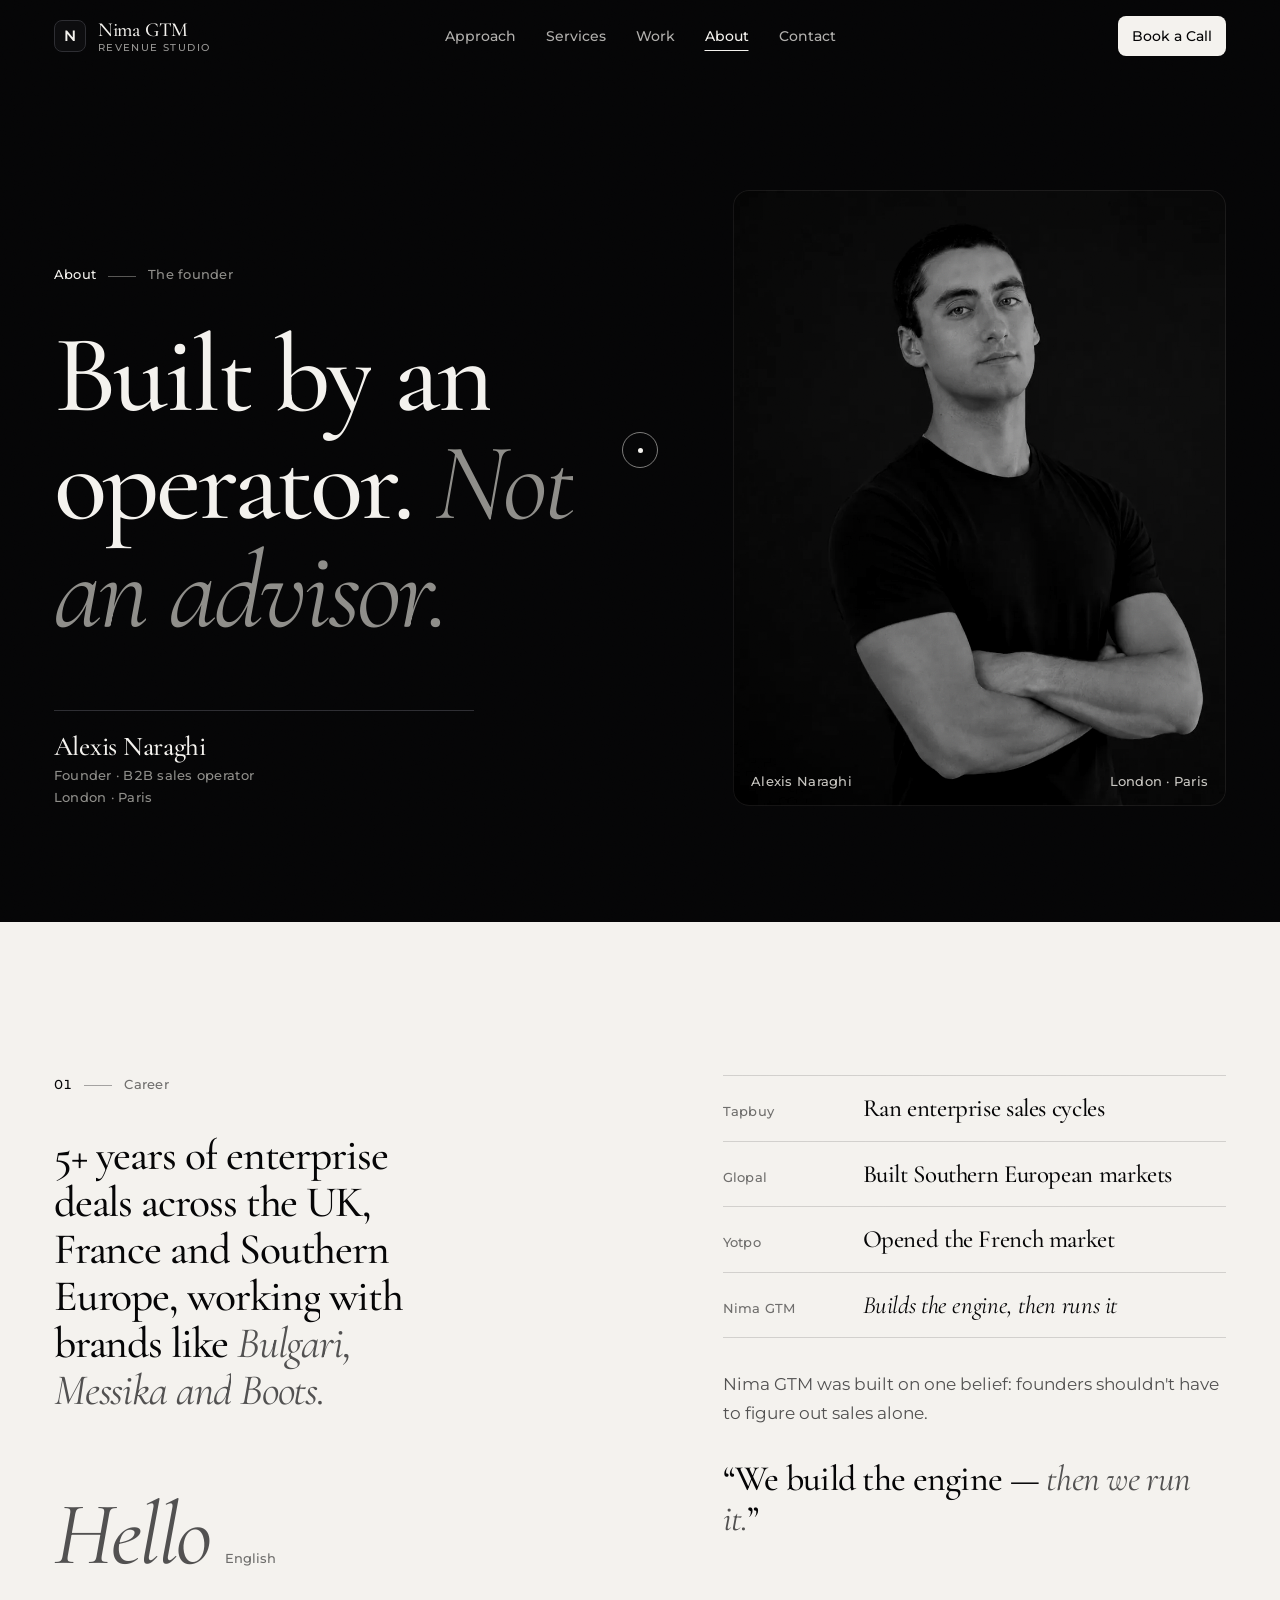
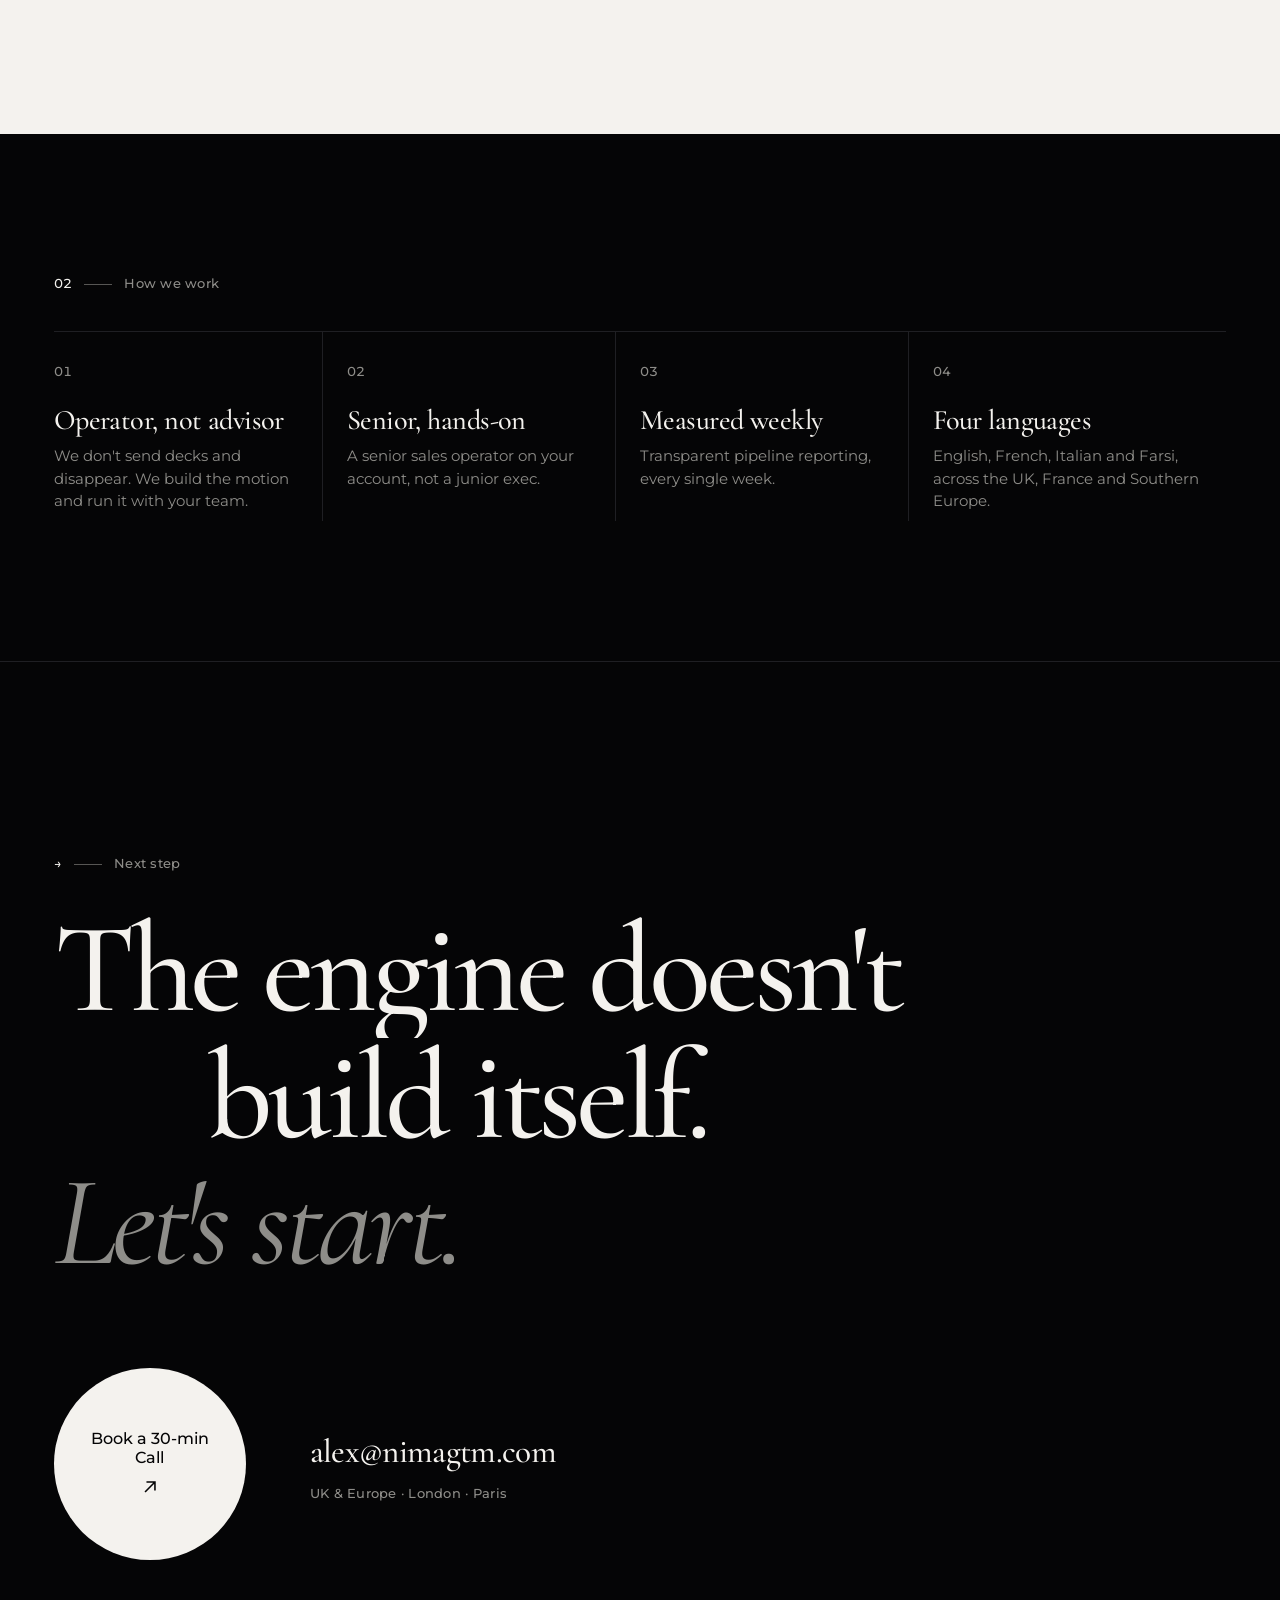
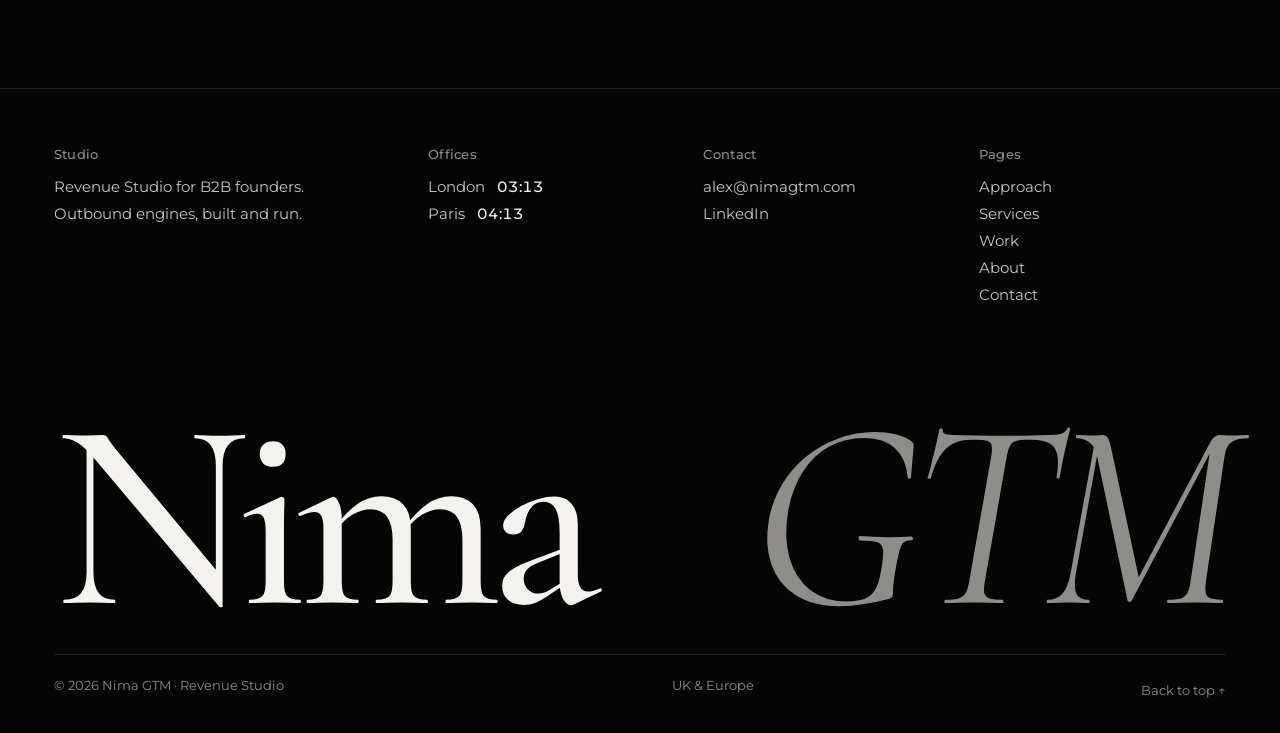
==== about.html @ 3b17d69b "Rebuild site with motion design and upgraded phone experience Six real pages (Home, Approach, Servic" ====
<!DOCTYPE html>
<html lang="en">
<head>
<meta charset="UTF-8">
<meta name="viewport" content="width=device-width, initial-scale=1, viewport-fit=cover">
<meta name="theme-color" content="#050506">
<meta name="description" content="Alexis Naraghi, founder of Nima GTM. A B2B sales operator with 5+ years closing enterprise deals across the UK, France and Southern Europe.">
<title>About · Nima GTM · Revenue Studio</title>
<link rel="icon" href="assets/favicon.svg" type="image/svg+xml">
<link rel="preconnect" href="https://fonts.googleapis.com">
<link rel="preconnect" href="https://fonts.gstatic.com" crossorigin>
<link href="https://fonts.googleapis.com/css2?family=Cormorant+Garamond:ital,wght@0,400;0,500;1,400&family=Montserrat:wght@400;500;600&display=swap" rel="stylesheet">
<script>(function(r){var c='js';try{if(matchMedia('(prefers-reduced-motion:reduce)').matches)c+=' rm';else if(sessionStorage.getItem('nima-wipe')!==null)c+=' wipe-in';else if(!sessionStorage.getItem('nima-seen'))c+=' pl-on'}catch(e){}r.className=c})(document.documentElement)</script>
<link rel="stylesheet" href="assets/site.css">
<script src="assets/site.js" defer onerror="document.documentElement.className=''"></script>
</head>
<body>
<a class="skip-link" href="#main" data-top>Skip to content</a>

<div class="pl" id="pl" aria-hidden="true">
  <div class="pl-c">
    <svg class="pl-m" viewBox="0 0 40 40"><path d="M9 31V9l22 22V9" fill="none" stroke="currentColor" stroke-width="1.6" stroke-linecap="square"/></svg>
    <div class="pl-w"><span>Nima GTM</span><small>Revenue Studio</small></div>
  </div>
  <div class="pl-n"><span id="plN">000</span></div>
  <div class="pl-b"><i id="plB"></i></div>
</div>
<div class="wipe" id="wipe" aria-hidden="true"><div class="wipe-p"></div><div class="wipe-l"><span id="wipeT"></span></div></div>
<div class="cur" id="cur" aria-hidden="true"><div class="cur-r"><span id="curT"></span></div><div class="cur-d"></div></div>
<div class="grain" aria-hidden="true"></div>

<header class="hd" id="hd">
  <a href="index.html" class="logo" data-l="Nima GTM" aria-label="Nima GTM, home">
    <span class="logo-m" aria-hidden="true">N</span>
    <span class="logo-w">Nima GTM<small>Revenue Studio</small></span>
  </a>
  <nav class="nav" aria-label="Main"><a href="approach.html" data-l="Approach">Approach</a><a href="services.html" data-l="Services">Services</a><a href="work.html" data-l="Work">Work</a><a href="about.html" data-l="About" aria-current="page">About</a><a href="contact.html" data-l="Contact">Contact</a></nav>
  <div class="hd-r">
    <a class="btn btn-s mag" href="https://calendar.app.google/csMAmkrfrARDxmJ37" target="_blank" rel="noopener"><span>Book a Call</span></a>
    <button class="burger" id="burger" aria-label="Open menu" aria-expanded="false" aria-controls="mm"><i></i><i></i></button>
  </div>
</header>

<div class="mm" id="mm" aria-hidden="true">
  <nav aria-label="Mobile"><a href="index.html" data-l="Nima GTM"><small>00</small><span>Home</span></a><a href="approach.html" data-l="Approach"><small>01</small><span>Approach</span></a><a href="services.html" data-l="Services"><small>02</small><span>Services</span></a><a href="work.html" data-l="Work"><small>03</small><span>Work</span></a><a href="about.html" data-l="About"><small>04</small><span>About</span></a><a href="contact.html" data-l="Contact"><small>05</small><span>Contact</span></a></nav>
  <div class="mm-f">
    <a class="btn" href="https://calendar.app.google/csMAmkrfrARDxmJ37" target="_blank" rel="noopener"><span>Book a 30-min Call</span><svg aria-hidden="true" viewBox="0 0 24 24"><path d="M5 12h14M13 6l6 6-6 6" fill="none" stroke="currentColor" stroke-width="1.6"/></svg></a>
    <a href="mailto:alex@nimagtm.com">alex@nimagtm.com</a>
  </div>
</div>

<main id="main">
<section class="abh">
  <div class="wrap abh-g">
    <div>
      <div class="lab label"><span>About</span><span>The founder</span></div>
      <h1 class="h1 sp">Built by an operator. <em>Not an advisor.</em></h1>
      <div class="abh-id rv"><b>Alexis Naraghi</b><span class="label">Founder · B2B sales operator</span><span class="label">London · Paris</span></div>
    </div>
    <div class="por por-l"><img class="por-bw" src="assets/alexis.webp" width="880" height="1100" loading="lazy" decoding="async" alt="Alexis Naraghi — Founder, Nima GTM"><img class="por-co" src="assets/alexis.webp" width="880" height="1100" loading="lazy" decoding="async" alt="" aria-hidden="true"><span class="por-cap label"><span>Alexis Naraghi</span><span>London · Paris</span></span></div>
  </div>
</section>

<section class="ab paper">
  <div class="wrap ab-g">
    <div class="ab-l">
      <div class="lab label"><span>01</span><span>Career</span></div>
      <p class="ab-big sp">5+ years of enterprise deals across the UK, France and Southern Europe, working with brands like <em>Bulgari, Messika and Boots.</em></p>
      <div class="ab-hi" aria-hidden="true"><span id="hello">Hello</span><small id="helloL">English</small></div>
    </div>
    <div>
      <ol class="tl">
        <li class="rv"><span class="label">Tapbuy</span><b>Ran enterprise sales cycles</b></li>
        <li class="rv"><span class="label">Glopal</span><b>Built Southern European markets</b></li>
        <li class="rv"><span class="label">Yotpo</span><b>Opened the French market</b></li>
        <li class="rv"><span class="label">Nima GTM</span><b>Builds the engine, then runs it</b></li>
      </ol>
      <p class="ab-p rv">Nima GTM was built on one belief: founders shouldn't have to figure out sales alone.</p>
      <blockquote class="rv">“We build the engine — <em>then we run it.</em>”</blockquote>
    </div>
  </div>
</section>

<section class="vals">
  <div class="wrap">
    <div class="lab label"><span>02</span><span>How we work</span></div>
    <div class="vals-g">
      <div class="rv"><span class="label">01</span><h3>Operator, not advisor</h3><p>We don't send decks and disappear. We build the motion and run it with your team.</p></div>
      <div class="rv"><span class="label">02</span><h3>Senior, hands-on</h3><p>A senior sales operator on your account, not a junior exec.</p></div>
      <div class="rv"><span class="label">03</span><h3>Measured weekly</h3><p>Transparent pipeline reporting, every single week.</p></div>
      <div class="rv"><span class="label">04</span><h3>Four languages</h3><p>English, French, Italian and Farsi, across the UK, France and Southern Europe.</p></div>
    </div>
  </div>
</section>
</main>

<section class="cta" id="cta">
  <div class="wrap">
    <div class="lab label"><span>→</span><span>Next step</span></div>
    <h2 class="cta-h"><span class="ln"><span>The engine doesn't</span></span><span class="ln"><span>build itself.</span></span><span class="ln"><em>Let's start.</em></span></h2>
    <div class="cta-r">
      <a class="cta-btn mag" href="https://calendar.app.google/csMAmkrfrARDxmJ37" target="_blank" rel="noopener"><span class="cta-btn-i"><span>Book a 30-min Call</span><svg aria-hidden="true" viewBox="0 0 24 24"><path d="M5 12h14M13 6l6 6-6 6" fill="none" stroke="currentColor" stroke-width="1.6"/></svg></span></a>
      <div class="cta-m"><a href="mailto:alex@nimagtm.com">alex@nimagtm.com</a><span class="label">UK &amp; Europe · London · Paris</span></div>
    </div>
  </div>
</section>

<footer class="ft">
  <div class="wrap">
    <div class="ft-g">
      <div><span class="label">Studio</span><p>Revenue Studio for B2B founders. Outbound engines, built and run.</p></div>
      <div><span class="label">Offices</span><p>London <b data-clock="ldn">--:--</b><br>Paris <b data-clock="par">--:--</b></p></div>
      <div><span class="label">Contact</span><p><a href="mailto:alex@nimagtm.com">alex@nimagtm.com</a><br><a href="https://www.linkedin.com/in/alexis-naraghi-510415134/" target="_blank" rel="noopener">LinkedIn</a></p></div>
      <div><span class="label">Pages</span><p><a href="approach.html" data-l="Approach">Approach</a><br><a href="services.html" data-l="Services">Services</a><br><a href="work.html" data-l="Work">Work</a><br><a href="about.html" data-l="About">About</a><br><a href="contact.html" data-l="Contact">Contact</a></p></div>
    </div>
    <div class="ft-w" aria-hidden="true"><span>Nima</span><span>GTM</span></div>
    <div class="ft-b"><span>© 2026 Nima GTM · Revenue Studio</span><span>UK &amp; Europe</span><button id="top">Back to top ↑</button></div>
  </div>
</footer>
<a class="mbar" id="mbar" href="https://calendar.app.google/csMAmkrfrARDxmJ37" target="_blank" rel="noopener"><span>Book a 30-min Call</span><svg aria-hidden="true" viewBox="0 0 24 24"><path d="M5 12h14M13 6l6 6-6 6" fill="none" stroke="currentColor" stroke-width="1.6"/></svg></a>
</body>
</html>
---- assets/site.css ----
/* Nima GTM · Revenue Studio
   MODIFIED: motion rebuild (Nov 2026). Structure and motion from the rebuild brief;
   colour tokens and type system unchanged from the Linear-inspired redesign. */
*,*::before,*::after{box-sizing:border-box;margin:0;padding:0}
:root{
  --canvas:#050506;
  --surface-1:#0d0d0f;
  --surface-2:#131316;
  --surface-3:#1a1a1d;
  --hairline:#1f1f23;
  --hairline-strong:#2e2e33;
  --ink:#f4f2ee;
  --ink-muted:#c8c6c1;
  --ink-subtle:#8e8d89;
  --ink-tertiary:#5d5c59;
  --inverse:#f4f2ee;
  --on-inverse:#050506;
  --nav-glass:rgba(5,5,6,.78);
  /* warm-white sections: the same two brand colours, swapped */
  --paper-muted:rgba(5,5,6,.68);
  --paper-subtle:rgba(5,5,6,.56);
  --paper-line:rgba(5,5,6,.14);
  --paper-glass:rgba(244,242,238,.82);

  --serif:'Cormorant Garamond',Georgia,serif;
  --sans:'Montserrat',system-ui,sans-serif;

  --r-sm:6px;--r-md:8px;--r-lg:12px;--r-xl:16px;--r-pill:9999px;
  --pad:clamp(20px,4.2vw,64px);
  --section-y:clamp(88px,12vw,176px);
  --e:cubic-bezier(.16,1,.3,1);
  --e2:cubic-bezier(.76,0,.24,1);
}
html{-webkit-text-size-adjust:100%;color-scheme:dark;scroll-padding-top:84px}
body{background:var(--canvas);color:var(--ink);font-family:var(--sans);font-size:16px;line-height:1.6;font-weight:400;-webkit-font-smoothing:antialiased;-moz-osx-font-smoothing:grayscale;overflow-x:hidden}
body.lock{overflow:hidden}
a{color:inherit;text-decoration:none;-webkit-tap-highlight-color:transparent;touch-action:manipulation}
button{font:inherit;color:inherit;background:none;border:0;cursor:pointer;touch-action:manipulation;-webkit-tap-highlight-color:transparent}
ul,ol{list-style:none}
em{font-style:italic}
img{display:block;max-width:100%}
::selection{background:var(--inverse);color:var(--on-inverse)}
:focus-visible{outline:2px solid currentColor;outline-offset:3px;border-radius:var(--r-sm)}
::-webkit-scrollbar{width:6px}
::-webkit-scrollbar-track{background:var(--canvas)}
::-webkit-scrollbar-thumb{background:var(--surface-3);border-radius:var(--r-pill)}
h1,h2,h3{text-wrap:balance}

.skip-link{position:absolute;left:12px;top:-60px;z-index:300;background:var(--inverse);color:var(--on-inverse);font-size:14px;font-weight:500;padding:8px 14px;border-radius:var(--r-md)}
.skip-link:focus{top:12px}

.wrap{width:100%;max-width:1520px;margin:0 auto;padding-left:max(var(--pad),env(safe-area-inset-left));padding-right:max(var(--pad),env(safe-area-inset-right))}
.paper{background:var(--inverse);color:var(--on-inverse)}
.label{font-size:13px;font-weight:500;letter-spacing:.02em;line-height:1.4;font-variant-numeric:lining-nums tabular-nums}

/* grain: desktop only, static on anything that can't spare the paint */
.grain{position:fixed;inset:-50%;z-index:90;pointer-events:none;opacity:.05;background-image:url("data:image/svg+xml,%3Csvg xmlns='http://www.w3.org/2000/svg' width='180' height='180'%3E%3Cfilter id='n'%3E%3CfeTurbulence type='fractalNoise' baseFrequency='.9' numOctaves='2' stitchTiles='stitch'/%3E%3C/filter%3E%3Crect width='100%25' height='100%25' filter='url(%23n)'/%3E%3C/svg%3E");animation:gr 1.2s steps(4) infinite;mix-blend-mode:overlay}
@keyframes gr{0%{transform:translate(0,0)}25%{transform:translate(-3%,2%)}50%{transform:translate(2%,-3%)}75%{transform:translate(-2%,-1%)}}
@media (hover:none),(pointer:coarse){.grain{display:none}}

/* labels and headings */
.lab{display:flex;gap:12px;align-items:center;margin-bottom:clamp(22px,3vw,40px);color:var(--ink-subtle)}
.lab span:first-child{color:var(--ink)}
.lab span:last-child::before{content:"";display:inline-block;width:28px;height:1px;background:currentColor;vertical-align:middle;margin-right:12px;opacity:.6}
.paper .lab{color:var(--paper-subtle)}
.paper .lab span:first-child{color:var(--on-inverse)}
.h1,.h2{font-family:var(--serif);font-weight:500;letter-spacing:-.03em;line-height:.98}
.h1{font-size:clamp(3.4rem,8.6vw,9.4rem);max-width:13ch}
.h2{font-size:clamp(2.7rem,5.8vw,6.6rem);max-width:15ch}
.h1 em,.h2 em{font-weight:400;color:var(--ink-subtle)}
.paper .h1 em,.paper .h2 em{color:var(--paper-subtle)}
.lead{font-size:clamp(1.06rem,1.3vw,1.25rem);line-height:1.6;max-width:46ch;color:var(--ink-muted);margin-top:clamp(22px,2.6vw,36px)}
.paper .lead{color:var(--paper-muted)}

/* word-by-word and block reveals */
.sp .w{display:inline-block;overflow:hidden;vertical-align:top;padding-bottom:.1em;margin-bottom:-.1em}
.sp .w>span{display:inline-block}
.js .sp .w>span{transform:translateY(106%);transition:transform 1.05s var(--e);transition-delay:calc(var(--i)*36ms)}
.js .sp.in .w>span{transform:none}
.js .rv{opacity:0;transform:translateY(26px);transition:opacity .9s var(--e),transform 1.1s var(--e)}
.js .rv.in{opacity:1;transform:none}

/* buttons: current 8px geometry, animated fill */
.btn{display:inline-flex;align-items:center;justify-content:center;gap:10px;min-height:48px;padding:0 22px;border-radius:var(--r-md);background:var(--inverse);color:var(--on-inverse);font-weight:500;font-size:15px;position:relative;overflow:hidden;isolation:isolate;transition:transform .5s var(--e),color .4s var(--e);white-space:nowrap}
.btn::before{content:"";position:absolute;inset:0;background:var(--ink-muted);transform:translateY(101%);transition:transform .5s var(--e);z-index:-1}
.btn svg{width:18px;height:18px;transition:transform .5s var(--e)}
.btn-g{background:transparent;color:var(--ink);box-shadow:inset 0 0 0 1px var(--hairline-strong)}
.btn-g::before{background:var(--inverse)}
.btn-s{min-height:40px;padding:0 14px;font-size:14px}
.paper .btn{background:var(--on-inverse);color:var(--inverse)}
.paper .btn::before{background:var(--surface-3)}
@media (hover:hover){
  .btn:hover::before{transform:none}
  .btn:hover svg{transform:translateX(4px)}
  .btn-g:hover{color:var(--on-inverse)}
}
.btn:active{transform:scale(.97)}
.lnk{display:inline-flex;gap:10px;align-items:center;font-size:14px;font-weight:500;color:var(--ink-muted);transition:color .3s}
.lnk svg{width:16px;height:16px;transition:transform .4s var(--e)}
.lnk:hover{color:var(--ink)}
.lnk:hover svg{transform:translateX(4px)}
.lnk-d{color:var(--paper-muted);margin-top:28px}
.lnk-d:hover{color:var(--on-inverse)}

/* preloader: first visit of a session only */
.pl{display:none}
.pl-on .pl{display:grid;position:fixed;inset:0;z-index:200;background:var(--canvas);place-items:center;clip-path:inset(0 0 0 0);transition:clip-path .9s var(--e2);animation:plSafe .01s 3.5s forwards}
.pl.out{clip-path:inset(0 0 100% 0)}
@keyframes plSafe{to{visibility:hidden}}
.pl-c{display:flex;align-items:center;gap:16px}
.pl-m{width:52px;height:52px}
.pl-m path{stroke-dasharray:90;stroke-dashoffset:90;animation:dr 1s var(--e) .05s forwards}
@keyframes dr{to{stroke-dashoffset:0}}
.pl-w{display:flex;flex-direction:column;overflow:hidden}
.pl-w span{font-family:var(--serif);font-size:1.6rem;font-weight:500;letter-spacing:-.01em;line-height:1.15;transform:translateY(110%);animation:up .8s var(--e) .25s forwards}
.pl-w small{font-size:11px;font-weight:500;letter-spacing:.14em;text-transform:uppercase;color:var(--ink-subtle);transform:translateY(110%);animation:up .8s var(--e) .35s forwards}
@keyframes up{to{transform:none}}
.pl-n{position:absolute;right:var(--pad);bottom:calc(var(--pad) + 14px);font-family:var(--serif);font-size:clamp(3rem,9vw,6.5rem);font-weight:500;letter-spacing:-.04em;color:var(--ink-tertiary);font-variant-numeric:lining-nums tabular-nums;line-height:1}
.pl-b{position:absolute;left:var(--pad);right:var(--pad);bottom:var(--pad);height:1px;background:var(--hairline)}
.pl-b i{position:absolute;left:0;top:0;bottom:0;width:0;background:var(--ink)}

/* page wipe */
.wipe{position:fixed;inset:0;z-index:150;pointer-events:none;visibility:hidden}
.wipe.on,.wipe-in .wipe{visibility:visible;pointer-events:auto}
.wipe-p{position:absolute;inset:0;background:var(--surface-3);transform:translateY(100%)}
.wipe.in .wipe-p,.wipe-in .wipe-p{transform:none}
.wipe.in .wipe-p{transition:transform .55s var(--e2)}
.wipe.outw .wipe-p{transform:translateY(-100%);transition:transform .7s var(--e2)}
.wipe-l{position:absolute;inset:0;display:flex;align-items:center;justify-content:center;opacity:0;transition:opacity .25s;font-family:var(--serif);font-size:clamp(2rem,5vw,3.6rem);font-weight:500;letter-spacing:-.02em}
.wipe.in .wipe-l,.wipe-in .wipe-l{opacity:1;transition-delay:.2s}
.wipe.outw .wipe-l{opacity:0;transition-delay:0s}

/* cursor */
.cur{position:fixed;left:0;top:0;z-index:180;pointer-events:none}
.cur-r,.cur-d{position:fixed;left:0;top:0;border-radius:50%}
.cur-r{width:36px;height:36px;margin:-18px 0 0 -18px;border:1px solid rgba(244,242,238,.5);display:grid;place-items:center;transition:width .45s var(--e),height .45s var(--e),margin .45s var(--e),background .35s,border-color .35s;mix-blend-mode:difference}
.cur-d{width:5px;height:5px;margin:-2.5px 0 0 -2.5px;background:var(--ink);mix-blend-mode:difference}
.cur-r span{font-size:12px;font-weight:600;color:var(--canvas);opacity:0;transition:opacity .25s}
.cur.big .cur-r{width:88px;height:88px;margin:-44px 0 0 -44px;background:var(--ink);border-color:transparent}
.cur.big .cur-r span{opacity:1}
.cur.big .cur-d,.cur.hide{opacity:0}
@media (hover:none),(pointer:coarse){.cur{display:none}}
@media (hover:hover) and (pointer:fine){body.cz,body.cz a,body.cz button{cursor:none}}

/* header */
.hd{position:fixed;left:0;right:0;top:0;z-index:100;display:flex;align-items:center;justify-content:space-between;gap:20px;height:72px;padding:0 max(var(--pad),env(safe-area-inset-right)) 0 max(var(--pad),env(safe-area-inset-left));transition:transform .6s var(--e),background .35s,color .35s}
.hd.hid{transform:translateY(-110%)}
.hd.sol{background:var(--nav-glass);-webkit-backdrop-filter:saturate(1.2) blur(14px);backdrop-filter:saturate(1.2) blur(14px)}
.hd.lt{color:var(--on-inverse)}
.hd.lt.sol{background:var(--paper-glass)}
.logo{display:flex;align-items:center;gap:12px}
.logo-m{width:32px;height:32px;background:var(--surface-1);color:var(--ink);border:1px solid var(--hairline-strong);border-radius:var(--r-md);display:flex;align-items:center;justify-content:center;font-size:15px;font-weight:600;flex-shrink:0}
.logo-w{display:flex;flex-direction:column;gap:3px;font-family:var(--serif);font-size:20px;font-weight:500;letter-spacing:-.01em;line-height:1}
.logo-w small{font-family:var(--sans);font-size:10px;font-weight:500;letter-spacing:.14em;text-transform:uppercase;opacity:.62}
.nav{display:flex;gap:2px;position:absolute;left:50%;transform:translateX(-50%)}
.nav a{position:relative;padding:8px 14px;font-size:14px;font-weight:500;opacity:.72;transition:opacity .25s}
.nav a::after{content:"";position:absolute;left:14px;right:14px;bottom:4px;height:1px;background:currentColor;transform:scaleX(0);transform-origin:right;transition:transform .5s var(--e)}
.nav a:hover,.nav a[aria-current]{opacity:1}
.nav a:hover::after,.nav a[aria-current]::after{transform:scaleX(1);transform-origin:left}
.hd-r{display:flex;align-items:center;gap:12px}
.hd.lt .btn{background:var(--on-inverse);color:var(--inverse)}
.hd.lt .btn::before{background:var(--surface-3)}
.burger{display:none;width:44px;height:44px;border-radius:var(--r-md);box-shadow:inset 0 0 0 1px var(--hairline-strong);position:relative;transition:box-shadow .3s}
.hd.lt .burger{box-shadow:inset 0 0 0 1px var(--paper-line)}
.burger i{position:absolute;left:13px;right:13px;height:1.5px;background:currentColor;transition:transform .5s var(--e)}
.burger i:first-child{top:18px}
.burger i:last-child{top:25px}
.mmo .burger i:first-child{transform:translateY(3.5px) rotate(45deg)}
.mmo .burger i:last-child{transform:translateY(-3.5px) rotate(-45deg)}
.mm{position:fixed;inset:0;z-index:95;background:var(--surface-1);display:flex;flex-direction:column;justify-content:space-between;gap:24px;overflow-y:auto;padding:96px max(var(--pad),env(safe-area-inset-right)) max(28px,env(safe-area-inset-bottom)) max(var(--pad),env(safe-area-inset-left));clip-path:inset(0 0 100% 0);transition:clip-path .8s var(--e2),visibility 0s .8s;visibility:hidden}
.mmo .mm{clip-path:inset(0);visibility:visible;transition:clip-path .8s var(--e2),visibility 0s}
.mm nav{display:flex;flex-direction:column}
.mm nav a{display:flex;align-items:baseline;gap:14px;font-family:var(--serif);font-weight:500;font-size:clamp(2.5rem,11.5vw,4.6rem);line-height:1.14;letter-spacing:-.025em;border-bottom:1px solid var(--hairline);padding:7px 0;opacity:0;transform:translateY(26px);transition:opacity .6s,transform .8s var(--e)}
.mm nav a small{font-family:var(--sans);font-size:13px;font-weight:500;letter-spacing:0;color:var(--ink-subtle);font-variant-numeric:lining-nums tabular-nums}
.mmo .mm nav a{opacity:1;transform:none}
.mmo .mm nav a:nth-child(2){transition-delay:.05s}.mmo .mm nav a:nth-child(3){transition-delay:.1s}.mmo .mm nav a:nth-child(4){transition-delay:.15s}.mmo .mm nav a:nth-child(5){transition-delay:.2s}.mmo .mm nav a:nth-child(6){transition-delay:.25s}
.mm-f{display:flex;flex-direction:column;gap:14px;align-items:stretch}
.mm-f>a:last-child{text-align:center;font-size:14px;color:var(--ink-muted);padding:8px}

/* sticky phone booking bar */
.mbar{display:none}

/* hero */
.hero{height:260vh;position:relative}
.hero-s{position:sticky;top:0;height:100vh;height:100svh;overflow:hidden;display:flex;flex-direction:column;justify-content:flex-end;padding:0 max(var(--pad),env(safe-area-inset-right)) clamp(24px,4vw,48px) max(var(--pad),env(safe-area-inset-left))}
#eng{position:absolute;inset:0;width:100%;height:100%;display:block}
.hero-s::after{content:"";position:absolute;inset:0;background:radial-gradient(120% 80% at 20% 100%,rgba(5,5,6,.82) 0%,rgba(5,5,6,0) 60%);pointer-events:none}
.hero-top{position:absolute;top:96px;left:max(var(--pad),env(safe-area-inset-left));right:max(var(--pad),env(safe-area-inset-right));display:flex;justify-content:space-between;gap:16px;color:var(--ink-subtle);z-index:2}
.hero-h{position:relative;z-index:2;display:grid;margin-bottom:clamp(24px,3.2vw,44px)}
.hl{grid-area:1/1;display:flex;flex-direction:column}
.ln{display:block;overflow:hidden;padding-bottom:.07em}
.ln>span,.ln>em{display:block}
.hl-a{font-family:var(--serif);font-weight:500;font-size:clamp(3.8rem,11.6vw,13.4rem);line-height:.9;letter-spacing:-.035em}
.hl-a em{font-weight:400;color:var(--ink-subtle)}
.hl-a .ln>span{transform:translateY(calc(var(--pa,0)*-132% + var(--in,0)*108%))}
.hl-a .ln:nth-child(2)>span{padding-left:.9em}
.hl-b{font-family:var(--sans);font-weight:400;font-size:clamp(3rem,9.6vw,11.2rem);line-height:.96;letter-spacing:-.055em}
.hl-b .ln:nth-child(2)>span{padding-left:.9em;color:var(--ink-subtle)}
.hl-b .ln>span{transform:translateY(calc((1 - var(--pb,0))*108%))}
.js .hero{--in:1}
.hero.ld .hl-a .ln>span{transition:transform 1.2s var(--e)}
.hero.ld .hl-a .ln:nth-child(2)>span{transition-delay:.1s}
.hero-meta{position:relative;z-index:2;display:grid;grid-template-columns:auto 1fr auto;gap:clamp(20px,4vw,64px);align-items:end;border-top:1px solid var(--hairline-strong);padding-top:22px;opacity:calc(1 - var(--pz,0));transition:opacity .9s var(--e) .35s}
.hero-ph{display:flex;align-items:center;gap:12px;color:var(--ink-tertiary)}
.ph{transition:color .4s}
.ph.on{color:var(--ink)}
.ph-bar{width:70px;height:1px;background:var(--hairline-strong);position:relative}
.ph-bar i{position:absolute;left:0;top:0;bottom:0;background:var(--ink);width:calc(var(--pp,0)*100%)}
.hero-p{max-width:42ch;color:var(--ink-muted);font-size:1rem}
.hero-cta{display:flex;gap:10px}
.hero-intro .hero-meta,.hero-intro .hero-top{opacity:0}
.hero-top{transition:opacity .9s var(--e) .35s}

/* marquee */
.xp{display:flex;align-items:center;gap:40px;padding:32px 0;border-top:1px solid var(--hairline);border-bottom:1px solid var(--hairline);overflow:hidden}
.xp-l{flex:none;padding-left:max(var(--pad),env(safe-area-inset-left));color:var(--ink-subtle);white-space:nowrap}
.mq{overflow:hidden;flex:1;-webkit-mask-image:linear-gradient(90deg,transparent,#000 8%,#000 92%,transparent);mask-image:linear-gradient(90deg,transparent,#000 8%,#000 92%,transparent)}
.mq-t{display:flex;align-items:center;gap:40px;width:max-content;animation:mq 46s linear infinite}
.mq-t span{font-family:var(--serif);font-style:italic;font-weight:400;font-size:clamp(1.8rem,3vw,2.8rem);letter-spacing:-.02em;color:var(--ink-muted);white-space:nowrap;transition:color .3s}
.mq-t i{width:5px;height:5px;background:var(--ink-tertiary);transform:rotate(45deg);flex:none}
@media (hover:hover){.xp:hover .mq-t{animation-play-state:paused}.mq-t span:hover{color:var(--ink)}}
@keyframes mq{to{transform:translateX(-50%)}}

/* sections */
.intro,.sv,.wk,.ftz,.ab,.num{padding:var(--section-y) 0}
.intro-g{display:grid;grid-template-columns:1.25fr 1fr;gap:20px clamp(30px,6vw,100px);align-items:end}
.intro-g .lab{grid-column:1/-1}
.intro-r .lead{margin-top:0}

/* numbers */
.num-g{display:grid;grid-template-columns:repeat(4,1fr);border-top:1px solid var(--hairline)}
.nc{padding:28px 24px 0 0;border-right:1px solid var(--hairline);margin-right:24px}
.nc:last-child{border-right:0;margin-right:0}
.nv{display:flex;align-items:flex-end;font-variant-numeric:lining-nums;font-family:var(--serif);font-weight:500;font-size:clamp(4rem,8.2vw,8.8rem);letter-spacing:-.04em;line-height:1}
.nv .cu{color:var(--ink-subtle);font-size:.55em;letter-spacing:-.02em;line-height:1.12;padding-bottom:.08em}
.od{display:inline-block;overflow:hidden;height:1.12em;line-height:1.12}
.od-c{display:flex;flex-direction:column;transition:transform 2.1s var(--e)}
.od-c span{height:1.12em;display:block}
.nc p{margin-top:14px;max-width:24ch;color:var(--ink-subtle);font-size:15px;line-height:1.5}

/* services rows */
.sv-l{margin-top:clamp(40px,6vw,80px);border-top:1px solid var(--paper-line)}
.svr{position:relative;display:grid;grid-template-columns:64px 1.3fr 1fr 200px 36px;align-items:center;gap:20px;padding:clamp(22px,3vw,38px) 0;border-bottom:1px solid var(--paper-line);isolation:isolate;transition:color .5s var(--e),padding .6s var(--e)}
.svr::before{content:"";position:absolute;inset:0 calc(-1*var(--pad));background:var(--canvas);z-index:-1;clip-path:inset(100% 0 0 0);transition:clip-path .6s var(--e)}
.svr-n{color:var(--paper-subtle);transition:color .4s}
.svr-t{font-family:var(--serif);font-weight:500;font-size:clamp(2.2rem,4vw,4.2rem);letter-spacing:-.025em;line-height:1}
.svr-d{font-family:var(--serif);font-style:italic;font-size:clamp(1.25rem,1.5vw,1.45rem);color:var(--paper-muted);transition:color .5s}
.svr-m{display:flex;flex-direction:column;gap:2px;color:var(--paper-subtle);transition:color .4s}
.svr-a{width:28px;height:28px;transition:transform .6s var(--e)}
@media (hover:hover){
  .svr:hover{color:var(--ink);padding-left:24px;padding-right:24px}
  .svr:hover::before{clip-path:inset(0)}
  .svr:hover .svr-d{color:var(--ink-muted)}
  .svr:hover .svr-m,.svr:hover .svr-n{color:var(--ink-subtle)}
  .svr:hover .svr-a{transform:rotate(-45deg)}
}

/* work cards */
.wk-hd{display:flex;justify-content:space-between;align-items:baseline;gap:20px}
.wk-g{display:grid;grid-template-columns:repeat(3,minmax(0,1fr));gap:16px}
.wc{position:relative;display:flex;flex-direction:column;justify-content:space-between;gap:48px;min-height:clamp(420px,38vw,560px);padding:clamp(22px,2.4vw,36px);border:1px solid var(--hairline);border-radius:var(--r-lg);overflow:hidden;background:var(--surface-1);box-shadow:inset 0 1px 0 rgba(255,255,255,.03);transition:border-color .5s,transform .8s var(--e)}
.wc-glow{position:absolute;width:640px;height:640px;left:var(--gx,50%);top:var(--gy,50%);transform:translate(-50%,-50%);background:radial-gradient(circle,rgba(244,242,238,.1),transparent 62%);opacity:0;transition:opacity .5s;pointer-events:none}
@media (hover:hover){.wc:hover{border-color:var(--hairline-strong)}.wc:hover .wc-glow{opacity:1}}
.wc:active{transform:scale(.985)}
.wc-top{display:flex;justify-content:space-between;gap:12px;color:var(--ink-subtle);position:relative}
.wc-h{font-family:var(--serif);font-weight:500;font-size:clamp(2.4rem,3.6vw,4rem);letter-spacing:-.03em;line-height:1;position:relative}
.wc-h em{font-weight:400;color:var(--ink-subtle)}
.wc-o{display:flex;flex-direction:column;gap:6px;position:relative}
.wc-o .label{color:var(--ink-subtle)}
.wc-o b{font-weight:500;font-size:1.05rem;line-height:1.4}
.wc-tags{display:flex;gap:8px;flex-wrap:wrap;position:relative}
.tag{font-size:12px;font-weight:500;color:var(--ink-muted);background:var(--surface-2);border:1px solid var(--hairline);border-radius:var(--r-pill);padding:4px 12px;white-space:nowrap}
.ind{display:flex;gap:28px;align-items:center;flex-wrap:wrap;margin-top:48px;padding-top:26px;border-top:1px solid var(--hairline)}
.ind>.label{color:var(--ink-subtle)}
.ind ul{display:flex;flex-wrap:wrap;gap:8px 30px}
.ind li{font-family:var(--serif);font-size:1.35rem;font-weight:500;letter-spacing:-.01em;color:var(--ink-muted)}

/* portrait */
.por{position:relative;display:block;overflow:hidden;background:var(--surface-1);aspect-ratio:4/5;border-radius:var(--r-xl)}
.js .por{clip-path:inset(100% 0 0 0);transition:clip-path 1.5s var(--e2)}
.js .por.in{clip-path:inset(0)}
.por img{position:absolute;inset:0;width:100%;height:100%;object-fit:cover;transform:scale(calc(1.14 - var(--ps,0)*.14));transform-origin:50% 30%}
.por-bw{filter:grayscale(1) contrast(1.08) brightness(.86)}
.por-co{-webkit-mask-image:radial-gradient(circle var(--r,0px) at var(--x,50%) var(--y,38%),#000 45%,transparent 100%);mask-image:radial-gradient(circle var(--r,0px) at var(--x,50%) var(--y,38%),#000 45%,transparent 100%)}
.por::after{content:"";position:absolute;inset:0;border-radius:inherit;box-shadow:inset 0 0 0 1px rgba(244,242,238,.08);pointer-events:none}
.por-cap{position:absolute;left:18px;right:18px;bottom:16px;display:flex;justify-content:space-between;gap:12px;color:var(--ink-muted);z-index:2}
.ftz-g{display:grid;grid-template-columns:.8fr 1fr;gap:clamp(36px,7vw,120px);align-items:center}
.por-s{max-width:520px;width:100%}

/* page heroes */
.ph-hero{padding:clamp(150px,18vw,250px) 0 clamp(72px,9vw,128px);border-bottom:1px solid var(--hairline);position:relative;overflow:hidden}
.sv-ix{display:flex;gap:8px;flex-wrap:wrap;margin-top:44px}
.sv-ix a{display:inline-flex;align-items:center;min-height:44px;padding:0 16px;font-size:14px;font-weight:500;border:1px solid var(--hairline-strong);border-radius:var(--r-md);transition:background .35s,color .35s}
.sv-ix a b{color:var(--ink-subtle);font-weight:500;margin-right:8px;transition:color .35s}
@media (hover:hover){.sv-ix a:hover{background:var(--inverse);color:var(--on-inverse)}.sv-ix a:hover b{color:var(--paper-subtle)}}

/* offers */
.of{padding:clamp(80px,10vw,150px) 0;border-bottom:1px solid var(--hairline);scroll-margin-top:60px}
.of-dk{background:var(--surface-1)}
.of-g{display:grid;grid-template-columns:300px minmax(0,1fr);gap:clamp(30px,6vw,110px)}
.of-side{position:sticky;top:104px;align-self:start;display:flex;flex-direction:column;gap:26px}
.of-n{font-family:var(--serif);font-weight:500;font-size:clamp(5rem,9vw,9rem);line-height:.8;letter-spacing:-.04em;color:var(--ink-tertiary);font-variant-numeric:lining-nums tabular-nums}
.of-f{display:flex;flex-direction:column;border-top:1px solid var(--hairline)}
.of-f div{display:flex;justify-content:space-between;gap:16px;padding:12px 0;border-bottom:1px solid var(--hairline);font-size:14px}
.of-f dt{color:var(--ink-subtle)}
.of-f dd{text-align:right}
.of-side .btn{align-self:stretch}
.of-t{font-family:var(--sans);font-weight:400;font-size:clamp(2.6rem,5vw,5.2rem);letter-spacing:-.05em;line-height:.98}
.of-h{font-family:var(--serif);font-weight:500;font-size:clamp(1.9rem,3.2vw,3.2rem);letter-spacing:-.025em;margin-top:12px;line-height:1.05}
.of-h em{font-weight:400;color:var(--ink-subtle)}
.of-cols{display:grid;grid-template-columns:1fr 1fr;gap:16px;margin-top:clamp(36px,5vw,64px)}
.of-cols.three{grid-template-columns:repeat(3,minmax(0,1fr))}
.panel{background:var(--surface-1);border:1px solid var(--hairline);border-radius:var(--r-lg);box-shadow:inset 0 1px 0 rgba(255,255,255,.03);padding:24px}
.of-dk .panel{background:var(--surface-2)}
.panel h3{font-size:13px;font-weight:500;color:var(--ink-subtle);padding-bottom:14px;margin-bottom:6px;border-bottom:1px solid var(--hairline)}
.dash li{position:relative;padding:9px 0 9px 18px;color:var(--ink-muted);font-size:15px;line-height:1.5}
.dash li::before{content:"";position:absolute;left:2px;top:1.05em;width:5px;height:5px;border-radius:50%;background:var(--ink-tertiary)}
.pt{margin-top:16px}
.pt h3{font-size:13px;font-weight:500;color:var(--ink-subtle);margin-bottom:14px}
.pt-tr{display:flex;gap:6px}
.pt-seg{flex:2;position:relative;padding:18px 16px 4px 0;border-top:2px solid var(--hairline-strong);color:var(--ink-muted);font-size:14px;line-height:1.5}
.pt-seg.sm{flex:1}
.pt-seg::before{content:"";position:absolute;left:0;right:0;top:-2px;height:2px;background:var(--ink);transform:scaleX(0);transform-origin:left;transition:transform 1.2s var(--e)}
html:not(.js) .pt-seg::before,.pt.in .pt-seg::before{transform:none}
.pt.in .pt-seg:nth-child(2)::before{transition-delay:.45s}
.pt.in .pt-seg:nth-child(3)::before{transition-delay:.9s}
.pt-seg b{display:block;color:var(--ink);font-weight:500;margin-bottom:6px}
.fit{margin-top:16px;padding:24px;border:1px solid var(--hairline-strong);border-radius:var(--r-lg);background:var(--surface-2)}
.of-dk .fit{background:var(--surface-3)}
.fit h3{font-size:13px;font-weight:600;margin-bottom:8px}
.fit p{font-family:var(--serif);font-weight:500;font-size:clamp(1.3rem,1.7vw,1.6rem);line-height:1.3;letter-spacing:-.01em;max-width:54ch}

/* recommender */
.pick{padding:clamp(88px,12vw,160px) 0}
.pick-g{display:grid;grid-template-columns:repeat(3,minmax(0,1fr));gap:12px;margin-top:clamp(36px,5vw,64px)}
.pk{text-align:left;display:flex;flex-direction:column;gap:36px;justify-content:space-between;min-height:210px;padding:24px;border:1px solid var(--paper-line);border-radius:var(--r-lg);transition:background .45s var(--e),color .45s,border-color .45s,transform .6s var(--e)}
.pk b{font-family:var(--serif);font-weight:500;font-size:clamp(1.45rem,1.8vw,1.75rem);line-height:1.18;letter-spacing:-.01em}
.pk>.label{color:var(--paper-subtle)}
@media (hover:hover){.pk:hover{border-color:var(--on-inverse);transform:translateY(-4px)}}
.pk[aria-checked="true"]{background:var(--on-inverse);color:var(--inverse);border-color:var(--on-inverse)}
.pk[aria-checked="true"]>.label{color:var(--ink-subtle)}
.pick-r{margin-top:24px;display:grid;grid-template-columns:180px 1fr auto;gap:28px;align-items:center;padding:24px 0;border-top:1px solid var(--paper-line);border-bottom:1px solid var(--paper-line)}
.pick-r>.label{color:var(--paper-subtle)}
.pick-c b{display:block;font-family:var(--sans);font-weight:400;font-size:clamp(1.8rem,3vw,2.8rem);letter-spacing:-.04em;line-height:1.05}
.pick-c span{color:var(--paper-muted);font-size:15px}
.pick-c.fl{animation:fl .6s var(--e)}
@keyframes fl{from{opacity:0;transform:translateY(12px)}}

/* before / after scrub */
.opp{padding-top:clamp(88px,11vw,150px)}
.sx{height:330vh;position:relative}
.sx-s{position:sticky;top:0;height:100vh;height:100svh;display:flex;align-items:center}
.sx-in{width:100%}
.sx-hd{display:grid;grid-template-columns:1fr 1fr;gap:40px;padding-bottom:14px;border-bottom:1px solid var(--paper-line);color:var(--paper-subtle)}
.sx-l li{display:grid;grid-template-columns:1fr 1fr;gap:40px;align-items:center;padding:clamp(16px,2.3vw,28px) 0;border-bottom:1px solid var(--paper-line);font-family:var(--serif);font-weight:500;font-size:clamp(1.6rem,3.1vw,3.2rem);letter-spacing:-.02em;line-height:1.08}
.sx-l .b{position:relative;justify-self:start;color:rgba(5,5,6,calc(1 - var(--k,0)*.6));padding-right:.2em}
.sx-l .b i{position:absolute;left:-.1em;right:-.05em;top:54%;height:2px;background:var(--on-inverse);transform:scaleX(var(--k,0));transform-origin:left}
.sx-l .a{font-style:italic;font-weight:400;opacity:var(--k,0);transform:translateX(calc((1 - var(--k,0))*-30px))}
.sx-p{margin-top:22px;text-align:right;color:var(--paper-subtle)}
.sx-p span{color:var(--on-inverse)}

/* method: horizontal track */
.mt{position:relative;background:var(--surface-1);border-top:1px solid var(--hairline)}
.mt-s{position:sticky;top:0;height:100vh;height:100svh;overflow:hidden;display:flex;flex-direction:column;justify-content:center;gap:clamp(28px,4vw,52px)}
.mt-rail{position:relative;margin:0 max(var(--pad),env(safe-area-inset-left));height:20px}
.mt-rail svg{width:100%;height:20px;display:block}
.mt-rail line{stroke-width:1;vector-effect:non-scaling-stroke}
.r0{stroke:var(--hairline-strong)}
.r1{stroke:var(--ink);stroke-dasharray:1000;stroke-dashoffset:1000}
.mt-dot{position:absolute;top:50%;left:0;width:10px;height:10px;margin:-5px 0 0 -5px;border-radius:50%;background:var(--ink);box-shadow:0 0 0 6px rgba(244,242,238,.1),0 0 22px rgba(244,242,238,.45)}
.mt-tr{display:flex;gap:16px;padding:0 max(var(--pad),env(safe-area-inset-left));will-change:transform}
.st{flex:none;width:clamp(290px,27vw,400px);border:1px solid var(--hairline);border-radius:var(--r-lg);padding:22px 22px 26px;background:var(--surface-2);transition:border-color .5s,background .5s}
.st.on{border-color:var(--hairline-strong);background:var(--surface-3)}
.st-k{display:flex;justify-content:space-between;color:var(--ink-subtle);font-size:13px;font-weight:500}
.st-k b{font-weight:500;color:var(--ink-muted)}
.st-k.run span{color:var(--ink)}
.st h3{font-family:var(--serif);font-weight:500;font-size:clamp(1.7rem,2.1vw,2.1rem);letter-spacing:-.02em;line-height:1.05;margin-top:20px}
.st p{color:var(--ink-subtle);margin-top:8px;font-size:15px;line-height:1.5}
.st-v{height:150px;margin-top:20px;position:relative;border-top:1px solid var(--hairline-strong);border-bottom:1px solid var(--hairline-strong);overflow:hidden}
.st:not(.on) .st-v *{animation-play-state:paused}
.v-icp i{position:absolute;left:50%;top:50%;border:1px solid var(--hairline-strong);border-radius:50%;transform:translate(-50%,-50%)}
.v-icp i:nth-child(1){width:130px;height:130px}
.v-icp i:nth-child(2){width:84px;height:84px}
.v-icp i:nth-child(3){width:36px;height:36px;border-color:var(--ink)}
.v-icp b{position:absolute;width:5px;height:5px;border-radius:50%;background:var(--ink-tertiary);left:50%;top:50%;animation:icp 4s var(--e) infinite}
.v-icp b:nth-of-type(1){--x:-56px;--y:-30px}
.v-icp b:nth-of-type(2){--x:52px;--y:-44px;animation-delay:.6s}
.v-icp b:nth-of-type(3){--x:-40px;--y:46px;animation-delay:1.2s}
.v-icp b:nth-of-type(4){--x:62px;--y:30px;animation-delay:1.8s}
.v-icp b:nth-of-type(5){--x:6px;--y:-60px;animation-delay:2.4s}
@keyframes icp{0%,20%{transform:translate(var(--x),var(--y));background:var(--ink-tertiary)}60%,85%{transform:translate(-2px,-2px);background:var(--ink)}100%{transform:translate(-2px,-2px);opacity:0}}
.v-seq{display:flex;align-items:center;justify-content:space-between;padding:0 18px}
.v-seq::before{content:"";position:absolute;left:24px;right:24px;top:50%;height:1px;background:var(--hairline-strong)}
.v-seq i{position:relative;width:14px;height:14px;border-radius:50%;border:1px solid var(--ink-tertiary);background:var(--surface-2);animation:seq 4s infinite}
.v-seq i b{position:absolute;top:24px;left:50%;transform:translateX(-50%);font-size:11px;font-weight:500;font-style:normal;color:var(--ink-subtle);white-space:nowrap}
.v-seq i:nth-child(2){animation-delay:.6s}
.v-seq i:nth-child(3){animation-delay:1.2s}
.v-seq i:nth-child(4){animation-delay:1.8s}
@keyframes seq{0%,10%{background:var(--surface-2);border-color:var(--ink-tertiary)}20%,70%{background:var(--ink);border-color:var(--ink);box-shadow:0 0 16px rgba(244,242,238,.45)}100%{background:var(--surface-2)}}
.v-stk{display:flex;flex-direction:column;justify-content:center;align-items:center;gap:6px}
.v-stk i{display:block;width:62%;height:18px;border:1px solid var(--hairline-strong);border-radius:var(--r-sm);animation:stk 3.6s var(--e) infinite}
.v-stk i:nth-child(2){animation-delay:.25s;width:52%}
.v-stk i:nth-child(3){animation-delay:.5s;width:72%}
.v-stk i:nth-child(4){animation-delay:.75s;width:44%;border-color:var(--ink)}
@keyframes stk{0%{transform:translateX(-40px);opacity:0}25%,80%{transform:none;opacity:1}100%{opacity:0}}
.v-out i{position:absolute;left:50%;top:50%;width:14px;height:14px;margin:-7px;border-radius:50%;background:var(--ink);animation:out 3s ease-out infinite}
.v-out i:nth-child(2){animation-delay:1s}
.v-out i:nth-child(3){animation-delay:2s}
.v-out::after{content:"";position:absolute;left:50%;top:50%;width:10px;height:10px;margin:-5px;border-radius:50%;background:var(--ink)}
@keyframes out{0%{transform:scale(.6);opacity:.7}100%{transform:scale(9);opacity:0}}
.v-wav{display:flex;align-items:center;justify-content:center;gap:5px}
.v-wav i{width:3px;height:40%;background:var(--ink-tertiary);border-radius:2px;animation:wav 1.4s ease-in-out infinite}
.v-wav i:nth-child(3n){animation-delay:.2s;background:var(--ink)}
.v-wav i:nth-child(3n+1){animation-delay:.45s}
.v-wav i:nth-child(4n){animation-delay:.7s}
@keyframes wav{0%,100%{transform:scaleY(.25)}50%{transform:scaleY(1.4)}}
.v-bar{display:flex;align-items:flex-end;gap:10px;padding:18px 14% 0}
.v-bar i{flex:1;height:calc(var(--h)*100%);background:linear-gradient(180deg,var(--ink),rgba(244,242,238,.08));transform-origin:bottom;transform:scaleY(0);transition:transform 1.2s var(--e)}
.st.on .v-bar i{transform:none}
.v-bar i:nth-child(2){transition-delay:.08s}
.v-bar i:nth-child(3){transition-delay:.16s}
.v-bar i:nth-child(4){transition-delay:.24s}
.v-bar i:nth-child(5){transition-delay:.32s}
.v-bar i:nth-child(6){transition-delay:.4s}

/* where we operate */
.ind-s{padding:clamp(88px,11vw,150px) 0}
.ind-g{display:grid;grid-template-columns:repeat(3,minmax(0,1fr));gap:clamp(24px,4vw,60px)}
.ind-g h3{font-size:13px;font-weight:500;color:var(--ink-subtle);margin-bottom:14px}
.ind-g li{font-family:var(--serif);font-weight:500;font-size:clamp(1.4rem,1.8vw,1.7rem);padding:11px 0;border-top:1px solid var(--hairline);letter-spacing:-.01em}

/* case studies */
.cs{padding:clamp(88px,11vw,160px) 0;border-bottom:1px solid var(--hairline);scroll-margin-top:60px}
.cs-dk{background:var(--surface-1)}
.cs-hd{display:grid;grid-template-columns:auto 1fr auto;gap:clamp(20px,4vw,60px);align-items:start;padding-bottom:26px;border-bottom:1px solid var(--hairline);margin-bottom:clamp(36px,5vw,68px)}
.cs-n{font-family:var(--serif);font-weight:500;font-size:clamp(4rem,7vw,7rem);line-height:.8;color:var(--ink-tertiary);letter-spacing:-.04em;font-variant-numeric:lining-nums tabular-nums}
.cs-m{display:flex;flex-direction:column;gap:4px;color:var(--ink-subtle);font-size:14px}
.cs-m b{font-family:var(--serif);font-size:1.9rem;font-weight:500;letter-spacing:-.02em;line-height:1.1;color:var(--ink)}
.cs-tags{display:flex;gap:8px;flex-wrap:wrap;justify-content:flex-end;max-width:440px}
.cs-dk .tag{background:var(--surface-3)}
.cs-h{font-family:var(--serif);font-weight:500;font-size:clamp(3rem,7vw,8rem);letter-spacing:-.035em;line-height:.96;max-width:13ch}
.cs-h em{font-weight:400;color:var(--ink-subtle)}
.cs-g{display:grid;grid-template-columns:repeat(2,minmax(0,1fr));gap:16px;margin-top:clamp(44px,6vw,80px)}
.cs-dk .panel{background:var(--surface-2)}
.num-l{counter-reset:c}
.num-l li{position:relative;padding:10px 0 10px 34px;color:var(--ink-muted);font-size:15px;line-height:1.5;counter-increment:c}
.num-l li::before{content:counter(c,decimal-leading-zero);position:absolute;left:0;top:12px;font-size:12px;font-weight:500;color:var(--ink-subtle);font-variant-numeric:lining-nums tabular-nums}
.strike li{background:linear-gradient(var(--ink-subtle),var(--ink-subtle)) no-repeat 18px 52%/0 1px;transition:background-size 1.2s var(--e),color .8s}
.cs-c.in .strike li{background-size:calc(100% - 18px) 1px;color:var(--ink-subtle)}
.cs-c.in .strike li:nth-child(2){transition-delay:.22s}
.cs-c.in .strike li:nth-child(3){transition-delay:.44s}
.cs-c.in .strike li:nth-child(4){transition-delay:.66s}
.cs-o{margin-top:16px;border:1px solid var(--hairline);border-radius:var(--r-lg);overflow:hidden;background:var(--hairline);display:grid;grid-template-columns:repeat(3,minmax(0,1fr));gap:1px}
.cs-o>div{background:var(--surface-1);padding:26px 24px;display:flex;flex-direction:column;gap:10px}
.cs-dk .cs-o>div{background:var(--surface-2)}
.cs-o b{font-variant-numeric:lining-nums;font-family:var(--serif);font-weight:500;font-size:clamp(2.2rem,3.8vw,4rem);letter-spacing:-.03em;line-height:1}
.cs-o span.d{color:var(--ink-subtle);font-size:15px;line-height:1.45;max-width:30ch}
.cs-q{margin-top:clamp(44px,6vw,80px);font-family:var(--serif);font-style:italic;font-weight:400;font-size:clamp(1.9rem,3.4vw,3.4rem);line-height:1.12;letter-spacing:-.02em;max-width:26ch;padding-left:clamp(20px,3vw,36px);border-left:2px solid var(--hairline-strong)}
.cs-q em{color:var(--ink-subtle)}

/* about */
.abh{padding:clamp(130px,15vw,190px) 0 clamp(72px,9vw,120px)}
.abh-g{display:grid;grid-template-columns:1.1fr .9fr;gap:clamp(36px,6vw,100px);align-items:end}
.abh-id{display:flex;flex-direction:column;gap:4px;margin-top:clamp(32px,5vw,64px);padding-top:20px;border-top:1px solid var(--hairline-strong);max-width:420px}
.abh-id b{font-family:var(--serif);font-weight:500;font-size:1.7rem;letter-spacing:-.01em;line-height:1.15}
.abh-id .label{color:var(--ink-subtle)}
.por-l{max-height:82vh;width:100%;justify-self:end}
.ab-g{display:grid;grid-template-columns:1.15fr 1fr;gap:clamp(40px,7vw,120px)}
.ab-l{position:sticky;top:110px;align-self:start}
.ab-big{font-family:var(--serif);font-weight:500;font-size:clamp(2.1rem,3.4vw,3.4rem);line-height:1.08;letter-spacing:-.025em;max-width:18ch}
.ab-big em{font-weight:400;color:var(--paper-muted)}
.ab-hi{margin-top:clamp(36px,6vw,84px);display:flex;align-items:baseline;gap:16px}
.ab-hi>span{font-family:var(--serif);font-style:italic;font-weight:400;font-size:clamp(3.4rem,7vw,7rem);letter-spacing:-.03em;color:var(--paper-muted);line-height:1;transition:opacity .45s,transform .6s var(--e)}
.ab-hi>span.sw{opacity:0;transform:translateY(18px)}
.ab-hi small{font-size:13px;font-weight:500;color:var(--paper-subtle)}
.tl{border-top:1px solid var(--paper-line)}
.tl li{display:grid;grid-template-columns:120px 1fr;gap:20px;padding:18px 0;border-bottom:1px solid var(--paper-line);align-items:baseline}
.tl li .label{color:var(--paper-subtle)}
.tl li b{font-family:var(--serif);font-weight:500;font-size:1.55rem;letter-spacing:-.015em;line-height:1.15}
.tl li:last-child b{font-style:italic;font-weight:400}
.ab-p{margin-top:32px;font-size:1.05rem;line-height:1.7;color:var(--paper-muted);max-width:46ch}
.ab blockquote{margin-top:32px;font-family:var(--serif);font-weight:500;font-size:clamp(1.9rem,2.8vw,2.8rem);line-height:1.1;letter-spacing:-.02em}
.ab blockquote em{font-weight:400;color:var(--paper-muted)}
.vals{padding:clamp(88px,11vw,150px) 0}
.vals-g{display:grid;grid-template-columns:repeat(4,1fr);border-top:1px solid var(--hairline)}
.vals-g>div{padding:26px 24px 8px 0;border-right:1px solid var(--hairline);margin-right:24px}
.vals-g>div:last-child{border-right:0;margin-right:0}
.vals-g .label{color:var(--ink-subtle)}
.vals-g h3{font-family:var(--serif);font-weight:500;font-size:clamp(1.7rem,2.2vw,2.2rem);letter-spacing:-.02em;line-height:1.05;margin:22px 0 10px}
.vals-g p{color:var(--ink-subtle);font-size:15px;line-height:1.5}

/* contact */
.ct{padding:clamp(140px,16vw,210px) 0 clamp(88px,11vw,140px)}
.ct-h{font-family:var(--serif);font-weight:500;font-size:clamp(3.2rem,10vw,12rem);line-height:.92;letter-spacing:-.04em}
.ct-h span.pad{display:block;padding-left:1.2em}
.ct-h em{display:block;font-weight:400;color:var(--ink-subtle)}
.ct-g{display:grid;grid-template-columns:1.2fr 1fr;gap:16px;margin-top:clamp(44px,7vw,96px)}
.ct-book{position:relative;display:flex;flex-direction:column;justify-content:space-between;gap:44px;min-height:320px;padding:clamp(24px,3vw,40px);background:var(--inverse);color:var(--on-inverse);border-radius:var(--r-xl);overflow:hidden;isolation:isolate}
.ct-book::before{content:"";position:absolute;inset:0;background:var(--ink-muted);transform:translateY(101%);transition:transform .6s var(--e);z-index:-1}
.ct-book .label{color:var(--paper-subtle)}
.ct-book b{font-variant-numeric:lining-nums;font-family:var(--serif);font-weight:500;font-size:clamp(2.1rem,3.6vw,3.6rem);line-height:1.02;letter-spacing:-.03em;max-width:14ch}
.ct-go{display:flex;justify-content:space-between;align-items:center;font-weight:500;border-top:1px solid var(--paper-line);padding-top:16px}
.ct-go svg{width:28px;height:28px;transition:transform .6s var(--e)}
@media (hover:hover){.ct-book:hover::before{transform:none}.ct-book:hover .ct-go svg{transform:translateX(8px)}}
.ct-c{display:flex;flex-direction:column;border:1px solid var(--hairline);border-radius:var(--r-xl);overflow:hidden;background:var(--surface-1)}
.ct-c>div{padding:22px 24px;border-bottom:1px solid var(--hairline);display:flex;flex-direction:column;gap:6px;flex:1}
.ct-c>div:last-child{border-bottom:0}
.ct-c .label{color:var(--ink-subtle)}
.ct-c a{font-family:var(--serif);font-weight:500;font-size:clamp(1.5rem,2vw,2rem);letter-spacing:-.015em;transition:opacity .3s}
.ct-c a:hover{opacity:.72}
.ct-c .ct-off{flex-direction:row;gap:40px}
.ct-off>div{display:flex;flex-direction:column;gap:4px}
.ct-off b{font-size:1.2rem;font-weight:500;font-variant-numeric:lining-nums tabular-nums}
.ct-s{display:grid;grid-template-columns:repeat(3,minmax(0,1fr));gap:16px;margin-top:clamp(56px,8vw,104px)}
.ct-s li{border-top:1px solid var(--hairline);padding-top:20px}
.ct-s .label{color:var(--ink-subtle)}
.ct-s b{display:block;font-family:var(--serif);font-weight:500;font-size:clamp(1.6rem,2vw,2rem);letter-spacing:-.02em;line-height:1.1;margin:14px 0 6px}
.ct-s p{color:var(--ink-subtle);font-size:15px;line-height:1.5}

/* closing call to action */
.cta{padding:clamp(110px,15vw,210px) 0 clamp(72px,10vw,130px);border-top:1px solid var(--hairline);overflow:hidden}
.cta-h{font-family:var(--serif);font-weight:500;font-size:clamp(3.2rem,10vw,12rem);line-height:.92;letter-spacing:-.04em}
.js .cta-h .ln>*{transform:translateY(105%);transition:transform 1.2s var(--e)}
.cta-h .ln:nth-child(2)>*{transition-delay:.1s}
.cta-h .ln:nth-child(3)>*{transition-delay:.2s}
.js .cta.in .cta-h .ln>*{transform:none}
.cta-h .ln:nth-child(2){padding-left:1.2em}
.cta-h em{font-weight:400;color:var(--ink-subtle)}
.cta-r{display:flex;align-items:center;gap:clamp(28px,5vw,76px);margin-top:clamp(44px,6vw,84px);flex-wrap:wrap}
.cta-btn{width:clamp(160px,15vw,210px);aspect-ratio:1;border-radius:50%;background:var(--inverse);color:var(--on-inverse);display:grid;place-items:center;transition:transform .6s var(--e),background .4s}
.cta-btn:hover{background:var(--ink-muted)}
.cta-btn-i{display:flex;flex-direction:column;align-items:center;gap:8px;font-weight:500;text-align:center;max-width:72%;line-height:1.2}
.cta-btn svg{width:24px;height:24px;transform:rotate(-45deg);transition:transform .5s var(--e)}
.cta-btn:hover svg{transform:rotate(0)}
.cta-m{display:flex;flex-direction:column;gap:6px}
.cta-m a{font-family:var(--serif);font-weight:500;font-size:clamp(1.7rem,2.6vw,2.6rem);letter-spacing:-.02em;background:linear-gradient(currentColor,currentColor) no-repeat 0 100%/0 1px;transition:background-size .6s var(--e)}
.cta-m a:hover{background-size:100% 1px}
.cta-m .label{color:var(--ink-subtle)}

/* footer */
.ft{padding:56px 0 max(26px,env(safe-area-inset-bottom));border-top:1px solid var(--hairline);overflow:hidden}
.ft-g{display:grid;grid-template-columns:1.4fr 1fr 1fr 1fr;gap:28px}
.ft-g>div>.label{color:var(--ink-subtle);display:block;margin-bottom:10px}
.ft-g p{color:var(--ink-muted);font-size:15px;max-width:30ch;line-height:1.8}
.ft-g a{transition:color .3s}
.ft-g a:hover{color:var(--ink)}
.ft-g b{font-weight:500;margin-left:8px;color:var(--ink);font-variant-numeric:lining-nums tabular-nums}
.ft-w{display:flex;justify-content:space-between;font-family:var(--serif);font-weight:500;font-size:clamp(5rem,21vw,26rem);letter-spacing:-.05em;line-height:.8;margin:clamp(44px,8vw,104px) 0 28px}
.ft-w span{display:inline-block;transform:translateY(calc((1 - var(--fw,1))*40%));opacity:calc(.2 + var(--fw,1)*.8)}
.ft-w span:last-child{font-style:italic;font-weight:400;color:var(--ink-subtle)}
.ft-b{display:flex;justify-content:space-between;gap:16px;flex-wrap:wrap;color:var(--ink-subtle);padding-top:20px;border-top:1px solid var(--hairline);font-size:13px}
.ft-b button{min-height:32px;transition:color .3s}
.ft-b button:hover{color:var(--ink)}

/* responsive */
@media (max-width:1180px){
  .nav{display:none}
  .burger{display:block}
  .hd-r .btn-s{display:none}
  .wk-g{grid-template-columns:repeat(2,minmax(0,1fr))}
  .wk-g .wc:first-child{grid-column:1/-1;min-height:380px}
  .hero-meta{grid-template-columns:1fr auto;gap:18px 28px}
  .hero-ph{grid-column:1/-1}
  .num-g{grid-template-columns:1fr 1fr}
  .nc:nth-child(2){border-right:0;margin-right:0}
  .nc:nth-child(n+3){border-top:1px solid var(--hairline);margin-top:28px}
  .svr{grid-template-columns:48px 1fr 32px;gap:10px 14px}
  .svr-d,.svr-m{grid-column:2}
  .svr-a{grid-row:1;grid-column:3}
  .of-g{grid-template-columns:1fr}
  .of-side{position:static;flex-direction:row;flex-wrap:wrap;align-items:flex-end;justify-content:space-between}
  .of-f{flex:1 1 280px}
  .of-side .btn{flex:1 1 100%}
  .of-cols.three{grid-template-columns:1fr 1fr}
  .ab-g,.intro-g,.ftz-g,.abh-g{grid-template-columns:1fr}
  .ab-l{position:static}
  .por-l{justify-self:start;max-height:none;max-width:560px}
  .vals-g{grid-template-columns:1fr 1fr}
  .vals-g>div:nth-child(2){border-right:0;margin-right:0}
  .ct-g{grid-template-columns:1fr}
  .ft-g{grid-template-columns:1fr 1fr}
}
@media (max-width:900px){
  .mt{height:auto!important}
  .mt-s{position:static;height:auto;padding:clamp(88px,14vw,130px) 0;overflow:visible}
  .mt-rail{display:none}
  .mt-tr{flex-direction:column;transform:none!important}
  .st{width:auto}
  .cs-hd{grid-template-columns:auto 1fr}
  .cs-tags{grid-column:1/-1;justify-content:flex-start;max-width:none}
  .cs-g{grid-template-columns:1fr}
  .pick-g{grid-template-columns:1fr}
  .pk{min-height:0;gap:14px}
  .pick-r{grid-template-columns:1fr;gap:14px}
  .pick-r .btn{justify-self:stretch}
}
@media (max-width:720px){
  html{scroll-padding-top:76px}
  .hd{height:64px}
  .wk-g{grid-template-columns:1fr}
  .wk-g .wc:first-child{grid-column:auto}
  .wc{min-height:0;gap:36px}
  .logo-w small{display:none}
  .wk-hd .lnk{display:none}
  /* always-available booking bar */
  .mbar{display:flex;position:fixed;left:12px;right:12px;bottom:max(12px,env(safe-area-inset-bottom));z-index:85;align-items:center;justify-content:space-between;min-height:54px;padding:0 20px;border-radius:var(--r-lg);background:var(--inverse);color:var(--on-inverse);font-weight:500;font-size:15px;box-shadow:0 12px 34px rgba(0,0,0,.5),0 0 0 1px rgba(5,5,6,.1);transform:translateY(calc(100% + 26px));transition:transform .6s var(--e)}
  .mbar svg{width:20px;height:20px}
  .mbar.on{transform:none}
  .mmo .mbar{transform:translateY(calc(100% + 26px))}
  .ft{padding-bottom:calc(max(26px,env(safe-area-inset-bottom)) + 74px)}
}
@media (max-width:620px){
  .hero{height:220vh}
  .hero-top{top:80px}
  .hl-a{font-size:clamp(3.5rem,18vw,6.4rem)}
  .hl-b{font-size:clamp(2.7rem,14.2vw,5.2rem)}
  .hl .ln:nth-child(2)>span{padding-left:.5em!important}
  .hero-meta{grid-template-columns:1fr;gap:16px}
  .hero-cta{flex-wrap:wrap}
  .hero-cta .btn{flex:1 1 auto}
  .hero-p{font-size:15px;line-height:1.5}
  .xp{flex-direction:column;align-items:flex-start;gap:14px;padding:24px 0}
  .mq{width:100%}
  .sx{height:300vh}
  .sx-hd{display:none}
  .sx-l li{grid-template-columns:1fr;gap:4px;font-size:clamp(1.65rem,7.4vw,2.3rem)}
  .sx-l .a{font-size:.82em}
  .num-g{grid-template-columns:1fr}
  .nc{border-right:0;margin-right:0;border-top:1px solid var(--hairline);margin-top:0!important;padding:24px 0}
  .nc:first-child{border-top:0}
  .of-cols,.of-cols.three{grid-template-columns:1fr}
  .pt-tr{flex-direction:column;gap:0}
  .pt-seg{padding:14px 0 14px 16px;border-top:0;border-left:2px solid var(--hairline-strong)}
  .pt-seg::before{left:-2px;right:auto;top:0;bottom:0;width:2px;height:auto;transform:scaleY(0);transform-origin:top}
  .pt.in .pt-seg::before{transform:none}
  .cs-o{grid-template-columns:1fr}
  .tl li{grid-template-columns:1fr;gap:2px}
  .ft-g,.vals-g,.ind-g,.ct-s{grid-template-columns:1fr}
  .vals-g>div{border-right:0;margin-right:0;border-bottom:1px solid var(--hairline);padding:20px 0}
  .ft-w{font-size:19vw;gap:.15em}
  .cta-h .ln:nth-child(2),.ct-h span.pad{padding-left:.4em}
  .ct-book{min-height:250px}
  .ct-c .ct-off{gap:28px}
}

/* no JavaScript, or reduced motion: everything readable, nothing moves */
html:not(.js) .hero,.rm .hero{height:auto}
html:not(.js) .hero-s,.rm .hero-s{position:relative;height:auto;min-height:100vh;min-height:100svh;padding-top:150px}
html:not(.js) #eng,.rm #eng{display:none}
html:not(.js) .hero-h,.rm .hero-h{display:block}
html:not(.js) .hl .ln>span,.rm .hl .ln>span{transform:none}
html:not(.js) .hero-ph,.rm .hero-ph{display:none}
html:not(.js) .sx,.rm .sx{height:auto}
html:not(.js) .sx-s,.rm .sx-s{position:static;height:auto;padding:40px 0}
html:not(.js) .sx-l li,.rm .sx-l li{--k:1}
html:not(.js) .sx-p,.rm .sx-p{display:none}
html:not(.js) .mt,.rm .mt{height:auto!important}
html:not(.js) .mt-s,.rm .mt-s{position:static;height:auto;padding:88px 0;overflow:visible}
html:not(.js) .mt-rail,.rm .mt-rail{display:none}
html:not(.js) .mt-tr,.rm .mt-tr{flex-wrap:wrap}
html:not(.js) .st,.rm .st{flex:1 1 300px}
html:not(.js) .od-c{transform:none}
@media (prefers-reduced-motion:reduce){
  *,*::before,*::after{animation-duration:.01ms!important;animation-iteration-count:1!important;transition-duration:.01ms!important;transition-delay:0s!important}
  .grain{display:none}
  .mq-t{animation:none;flex-wrap:wrap;width:auto;gap:8px 24px;padding:0 var(--pad)}
  .mq{-webkit-mask-image:none;mask-image:none}
  .js .sp .w>span,.js .rv{transform:none;opacity:1}
  .js .por{clip-path:none}
  .v-bar i{transform:none}
}
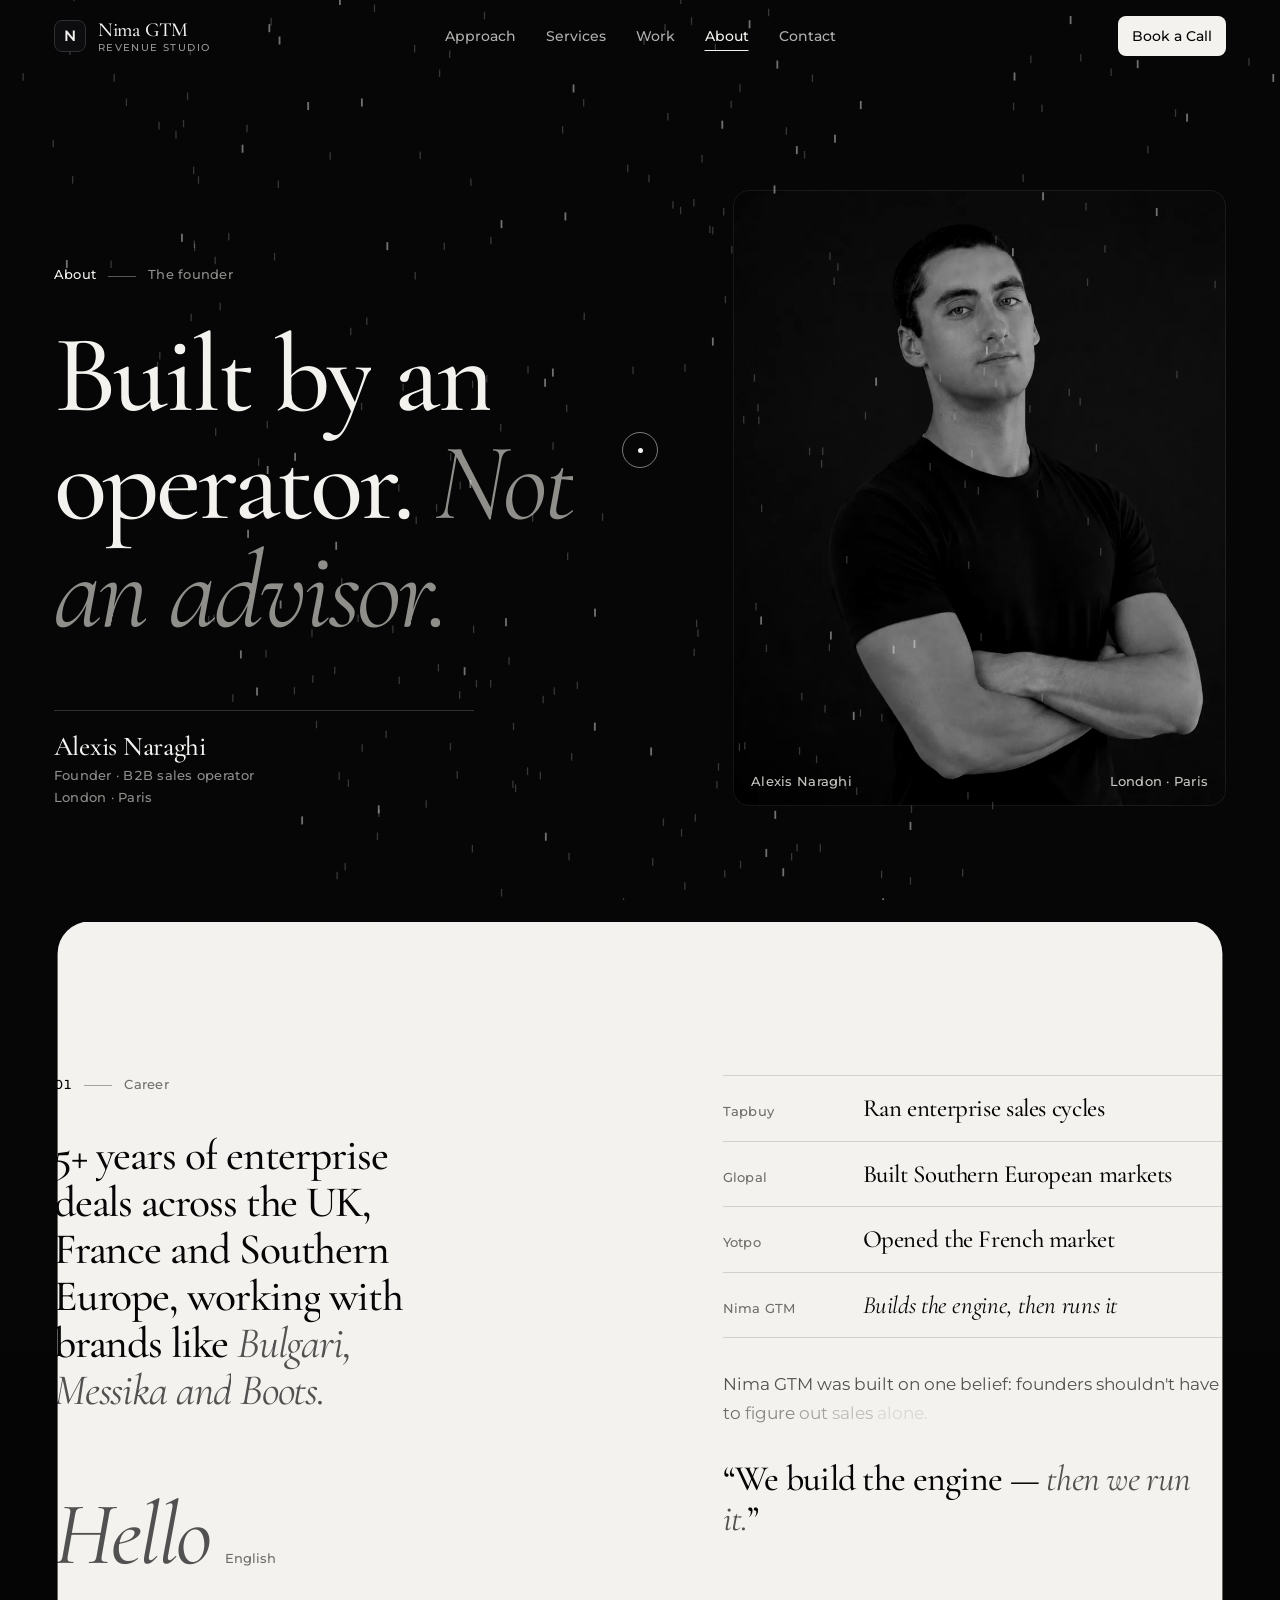
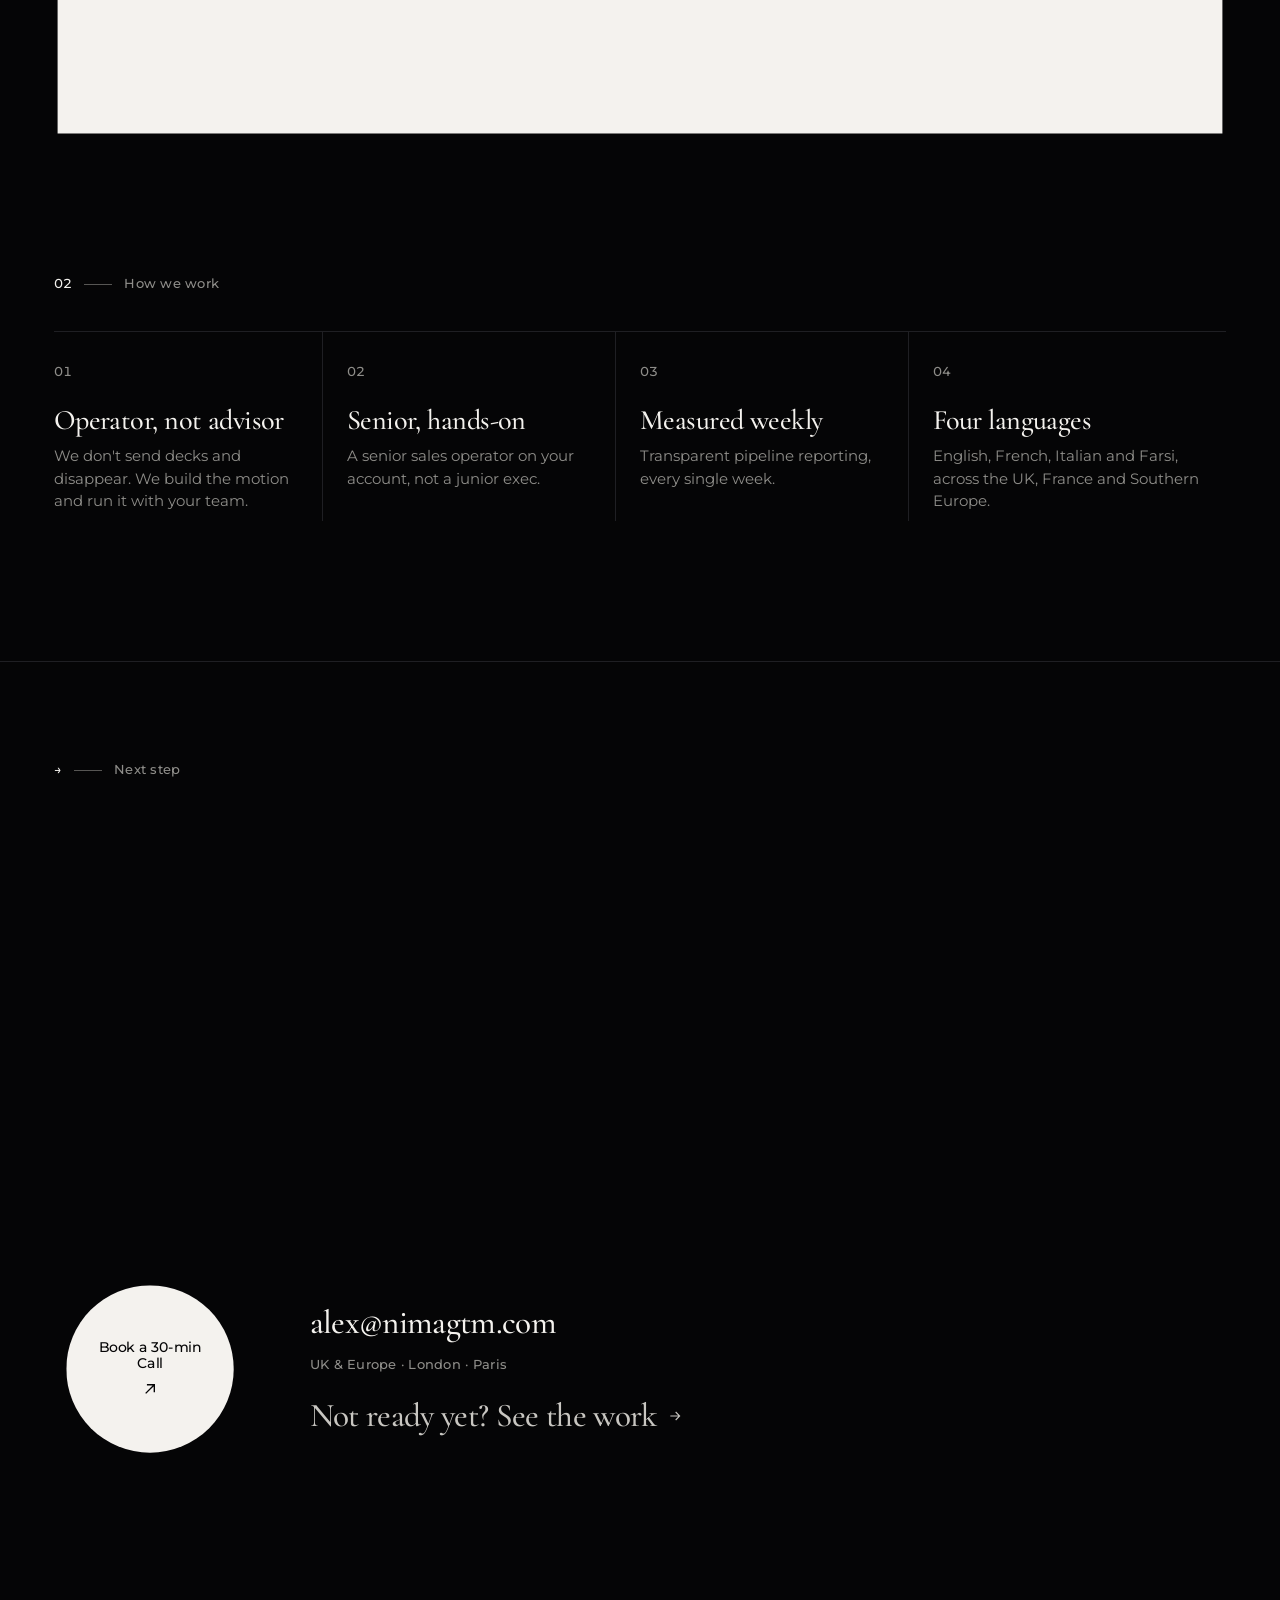
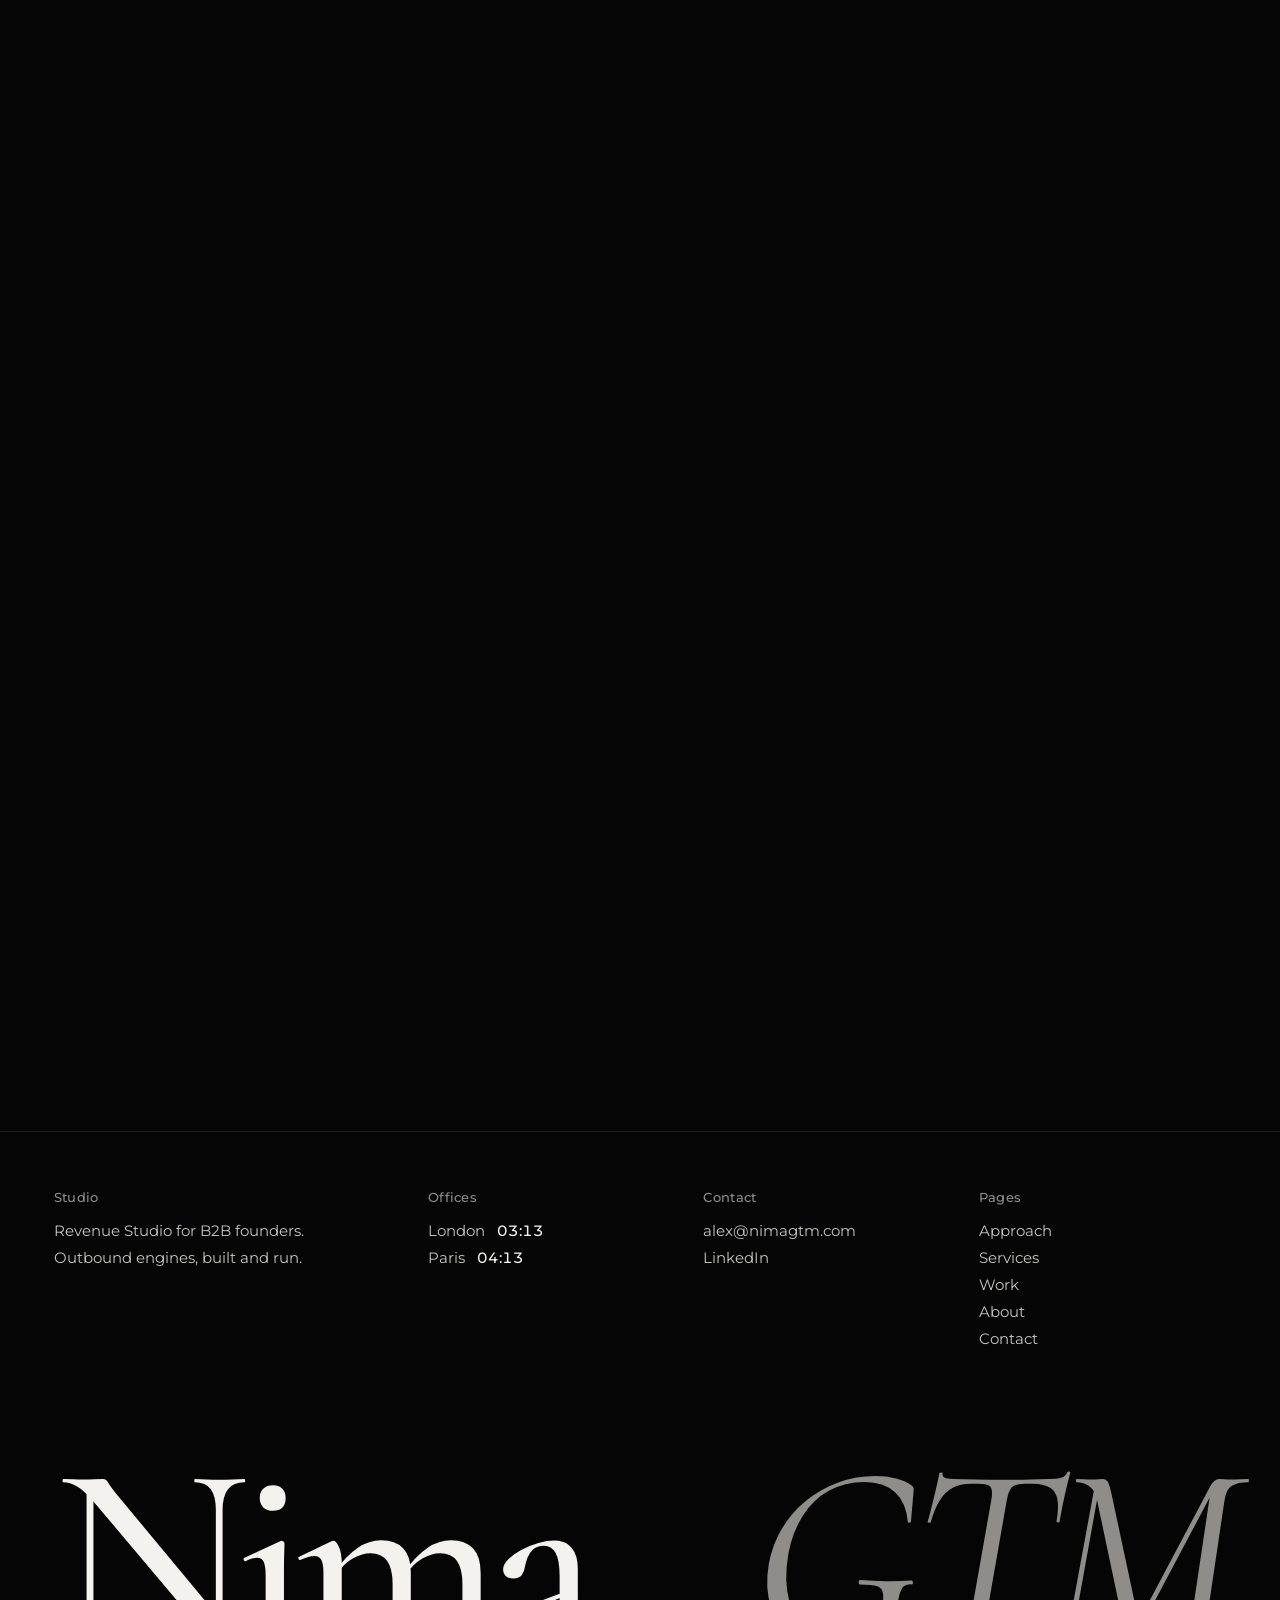
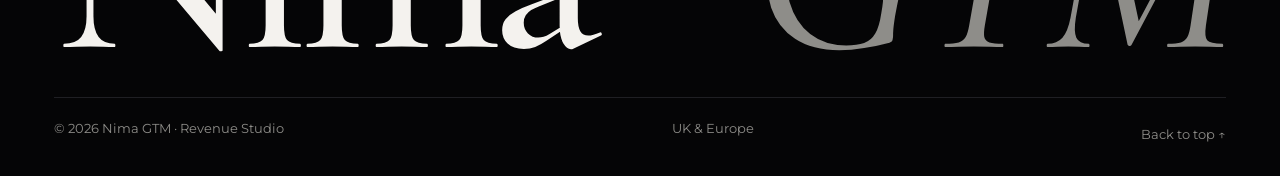
==== commit 283ae6af: "Turn the site into one continuous funnel to the booking button - Particle stream on every page: star" ====
--- a/about.html
+++ b/about.html
@@ -28,6 +28,8 @@
 <div class="wipe" id="wipe" aria-hidden="true"><div class="wipe-p"></div><div class="wipe-l"><span id="wipeT"></span></div></div>
 <div class="cur" id="cur" aria-hidden="true"><div class="cur-r"><span id="curT"></span></div><div class="cur-d"></div></div>
 <div class="grain" aria-hidden="true"></div>
+<canvas id="flow" aria-hidden="true"></canvas>
+<div class="rail off" id="rail"><span id="railN"></span><i><b></b></i><a href="https://calendar.app.google/csMAmkrfrARDxmJ37" target="_blank" rel="noopener">Book a Call</a></div>
 
 <header class="hd" id="hd">
   <a href="index.html" class="logo" data-l="Nima GTM" aria-label="Nima GTM, home">
@@ -61,7 +63,7 @@
   </div>
 </section>
 
-<section class="ab paper">
+<section class="ab paper" data-step="Career">
   <div class="wrap ab-g">
     <div class="ab-l">
       <div class="lab label"><span>01</span><span>Career</span></div>
@@ -75,13 +77,13 @@
         <li class="rv"><span class="label">Yotpo</span><b>Opened the French market</b></li>
         <li class="rv"><span class="label">Nima GTM</span><b>Builds the engine, then runs it</b></li>
       </ol>
-      <p class="ab-p rv">Nima GTM was built on one belief: founders shouldn't have to figure out sales alone.</p>
+      <p class="ab-p sw">Nima GTM was built on one belief: founders shouldn't have to figure out sales alone.</p>
       <blockquote class="rv">“We build the engine — <em>then we run it.</em>”</blockquote>
     </div>
   </div>
 </section>
 
-<section class="vals">
+<section class="vals" data-step="How we work">
   <div class="wrap">
     <div class="lab label"><span>02</span><span>How we work</span></div>
     <div class="vals-g">
@@ -94,15 +96,15 @@
 </section>
 </main>
 
-<section class="cta" id="cta">
-  <div class="wrap">
+<section class="cta" id="cta" data-step="Book a Call">
+  <div class="cta-s"><div class="wrap">
     <div class="lab label"><span>→</span><span>Next step</span></div>
     <h2 class="cta-h"><span class="ln"><span>The engine doesn't</span></span><span class="ln"><span>build itself.</span></span><span class="ln"><em>Let's start.</em></span></h2>
     <div class="cta-r">
-      <a class="cta-btn mag" href="https://calendar.app.google/csMAmkrfrARDxmJ37" target="_blank" rel="noopener"><span class="cta-btn-i"><span>Book a 30-min Call</span><svg aria-hidden="true" viewBox="0 0 24 24"><path d="M5 12h14M13 6l6 6-6 6" fill="none" stroke="currentColor" stroke-width="1.6"/></svg></span></a>
-      <div class="cta-m"><a href="mailto:alex@nimagtm.com">alex@nimagtm.com</a><span class="label">UK &amp; Europe · London · Paris</span></div>
+      <span class="cta-bw"><a class="cta-btn mag" href="https://calendar.app.google/csMAmkrfrARDxmJ37" target="_blank" rel="noopener"><span class="cta-btn-i"><span>Book a 30-min Call</span><svg aria-hidden="true" viewBox="0 0 24 24"><path d="M5 12h14M13 6l6 6-6 6" fill="none" stroke="currentColor" stroke-width="1.6"/></svg></span></a></span>
+      <div class="cta-m"><a href="mailto:alex@nimagtm.com">alex@nimagtm.com</a><span class="label">UK &amp; Europe · London · Paris</span><a class="lnk cta-next" href="work.html" data-l="Work"><span>Not ready yet? See the work</span><svg aria-hidden="true" viewBox="0 0 24 24"><path d="M5 12h14M13 6l6 6-6 6" fill="none" stroke="currentColor" stroke-width="1.6"/></svg></a></div>
     </div>
-  </div>
+  </div></div>
 </section>
 
 <footer class="ft">
@@ -117,6 +119,6 @@
     <div class="ft-b"><span>© 2026 Nima GTM · Revenue Studio</span><span>UK &amp; Europe</span><button id="top">Back to top ↑</button></div>
   </div>
 </footer>
-<a class="mbar" id="mbar" href="https://calendar.app.google/csMAmkrfrARDxmJ37" target="_blank" rel="noopener"><span>Book a 30-min Call</span><svg aria-hidden="true" viewBox="0 0 24 24"><path d="M5 12h14M13 6l6 6-6 6" fill="none" stroke="currentColor" stroke-width="1.6"/></svg></a>
+<a class="mbar" id="mbar" href="https://calendar.app.google/csMAmkrfrARDxmJ37" target="_blank" rel="noopener"><i class="mbar-p" aria-hidden="true"></i><span>Book a 30-min Call</span><svg aria-hidden="true" viewBox="0 0 24 24"><path d="M5 12h14M13 6l6 6-6 6" fill="none" stroke="currentColor" stroke-width="1.6"/></svg></a>
 </body>
 </html>
--- a/assets/site.css
+++ b/assets/site.css
@@ -669,3 +669,77 @@
   .js .por{clip-path:none}
   .v-bar i{transform:none}
 }
+
+/* ================= the funnel: one continuous thread to the booking button ================= */
+#flow{position:fixed;inset:0;width:100%;height:100%;z-index:80;pointer-events:none}
+.rm #flow,html:not(.js) #flow{display:none}
+
+/* sections rise and round off as they enter and leave */
+.js .paper,.js .cs-dk,.js .of-dk,.js .mt{clip-path:inset(0 calc(max(var(--c,0),var(--d,0))*4.5vw) round calc(var(--c,0)*32px) calc(var(--c,0)*32px) calc(var(--d,0)*32px) calc(var(--d,0)*32px))}
+.rm .paper,.rm .cs-dk,.rm .of-dk,.rm .mt{clip-path:none}
+
+/* hero recedes as the page takes over */
+.hero-s{transform:scale(calc(1 - var(--px,0)*.07));border-radius:calc(var(--px,0)*28px)}
+
+/* sentences light up as you scroll */
+.sw-w{opacity:.16;transition:opacity .25s linear}
+.rm .sw-w{opacity:1}
+
+/* lists arrive line by line */
+.js .rv .dash li,.js .rv .num-l li{opacity:0;transform:translateY(12px);transition:opacity .7s var(--e),transform .8s var(--e),background-size 1.2s var(--e),color .8s}
+.js .rv.in .dash li,.js .rv.in .num-l li{opacity:1;transform:none}
+.rv.in li:nth-child(2){transition-delay:.06s}.rv.in li:nth-child(3){transition-delay:.12s}.rv.in li:nth-child(4){transition-delay:.18s}.rv.in li:nth-child(5){transition-delay:.24s}.rv.in li:nth-child(6){transition-delay:.3s}.rv.in li:nth-child(7){transition-delay:.36s}
+.js .nc.rv:nth-child(2){transition-delay:.1s}.js .nc.rv:nth-child(3){transition-delay:.2s}.js .nc.rv:nth-child(4){transition-delay:.3s}
+.js .svr.rv{transition:opacity .9s var(--e),transform 1.1s var(--e),color .5s var(--e),padding .6s var(--e)}
+.js .svr.rv:nth-child(2){transition-delay:.1s}.js .svr.rv:nth-child(3){transition-delay:.2s}
+
+/* work cases stack on top of each other */
+.wk-g{display:block}
+.wk-g .wc,.wk-g .wc:first-child{position:sticky;top:calc(92px + var(--i,0)*14px);min-height:min(66vh,560px);margin-bottom:18px;transform-origin:50% 0;will-change:transform;grid-column:auto}
+.wk-g .wc-h{font-size:clamp(2.8rem,6.4vw,6.8rem);max-width:15ch}
+.wk-g .wc:last-child{margin-bottom:0}
+.rm .wk-g .wc,html:not(.js) .wk-g .wc{position:static}
+
+/* pinned booking finale */
+.cta{height:230vh;padding:0;position:relative;overflow:visible}
+.cta-s{position:sticky;top:0;height:100vh;height:100svh;display:flex;align-items:center;overflow:hidden}
+.js .cta-h .ln>*{transition:none;transform:translateY(calc((1 - var(--l,0))*106%))}
+.js .cta.in .cta-h .ln>*{transform:translateY(calc((1 - var(--l,0))*106%))}
+.cta-h .ln:nth-child(1){--l:var(--l1,0)}.cta-h .ln:nth-child(2){--l:var(--l2,0)}.cta-h .ln:nth-child(3){--l:var(--l3,0)}
+.cta-r{align-items:center}
+.js .cta-bw{transform:scale(calc(.5 + var(--f,0)*.5));opacity:calc(var(--f,0)*2.2)}
+.cta-bw{position:relative;display:block;border-radius:50%}
+.cta-bw::before,.cta-bw::after{content:"";position:absolute;inset:0;border-radius:50%;border:1px solid var(--ink);opacity:0;pointer-events:none}
+.cta.hot .cta-bw::before{animation:ring 2.4s var(--e) infinite}
+.cta.hot .cta-bw::after{animation:ring 2.4s var(--e) 1.2s infinite}
+@keyframes ring{0%{transform:scale(1);opacity:.5}100%{transform:scale(1.7);opacity:0}}
+.js .cta-m{opacity:var(--m,0);transform:translateY(calc((1 - var(--m,0))*16px))}
+.cta-next{margin-top:10px}
+html:not(.js) .cta,.rm .cta{height:auto;padding:88px 0}
+html:not(.js) .cta-s,.rm .cta-s{position:static;height:auto}
+.rm .cta-h .ln>*,.rm .cta-bw,.rm .cta-m{transform:none!important;opacity:1!important}
+
+/* progress to booking */
+.rail{position:fixed;left:max(var(--pad),env(safe-area-inset-left));bottom:22px;z-index:85;display:flex;align-items:center;gap:12px;font-size:12px;font-weight:500;color:var(--ink-muted);transition:color .3s,opacity .4s,transform .5s var(--e);pointer-events:none;mix-blend-mode:difference}
+.rail i{display:block;width:120px;height:1px;background:rgba(244,242,238,.25);position:relative}
+.rail i b{position:absolute;left:0;top:0;bottom:0;width:100%;background:var(--ink);transform:scaleX(var(--g,0));transform-origin:left}
+.rail a{pointer-events:auto;color:var(--ink)}
+.rail.off{opacity:0;transform:translateY(10px)}
+@media (max-width:1180px){.rail{display:none}}
+.rm .rail{display:none}
+.mbar{overflow:hidden}
+.mbar-p{position:absolute;left:0;right:0;top:0;height:2px;background:var(--on-inverse);transform:scaleX(var(--g,0));transform-origin:left}
+
+@media (max-width:720px){
+  .wk-g .wc,.wk-g .wc:first-child{top:calc(76px + var(--i,0)*10px);min-height:min(62vh,500px);gap:28px}
+  .cta{height:200vh}
+  .cta-btn{width:136px}
+  .cta-r{margin-top:32px;gap:20px}
+  .cta-h{font-size:clamp(3rem,14vw,4.6rem)}
+  .cta-m a{font-size:1.5rem}
+}
+
+/* the finale always fits one screen */
+.cta-h{font-size:clamp(3rem,min(10vw,15.5vh),12rem)}
+.cta-btn{width:clamp(128px,min(15vw,23vh),210px)}
+@media (max-width:720px){.cta-h{font-size:clamp(2.9rem,min(14vw,10vh),4.6rem)}}
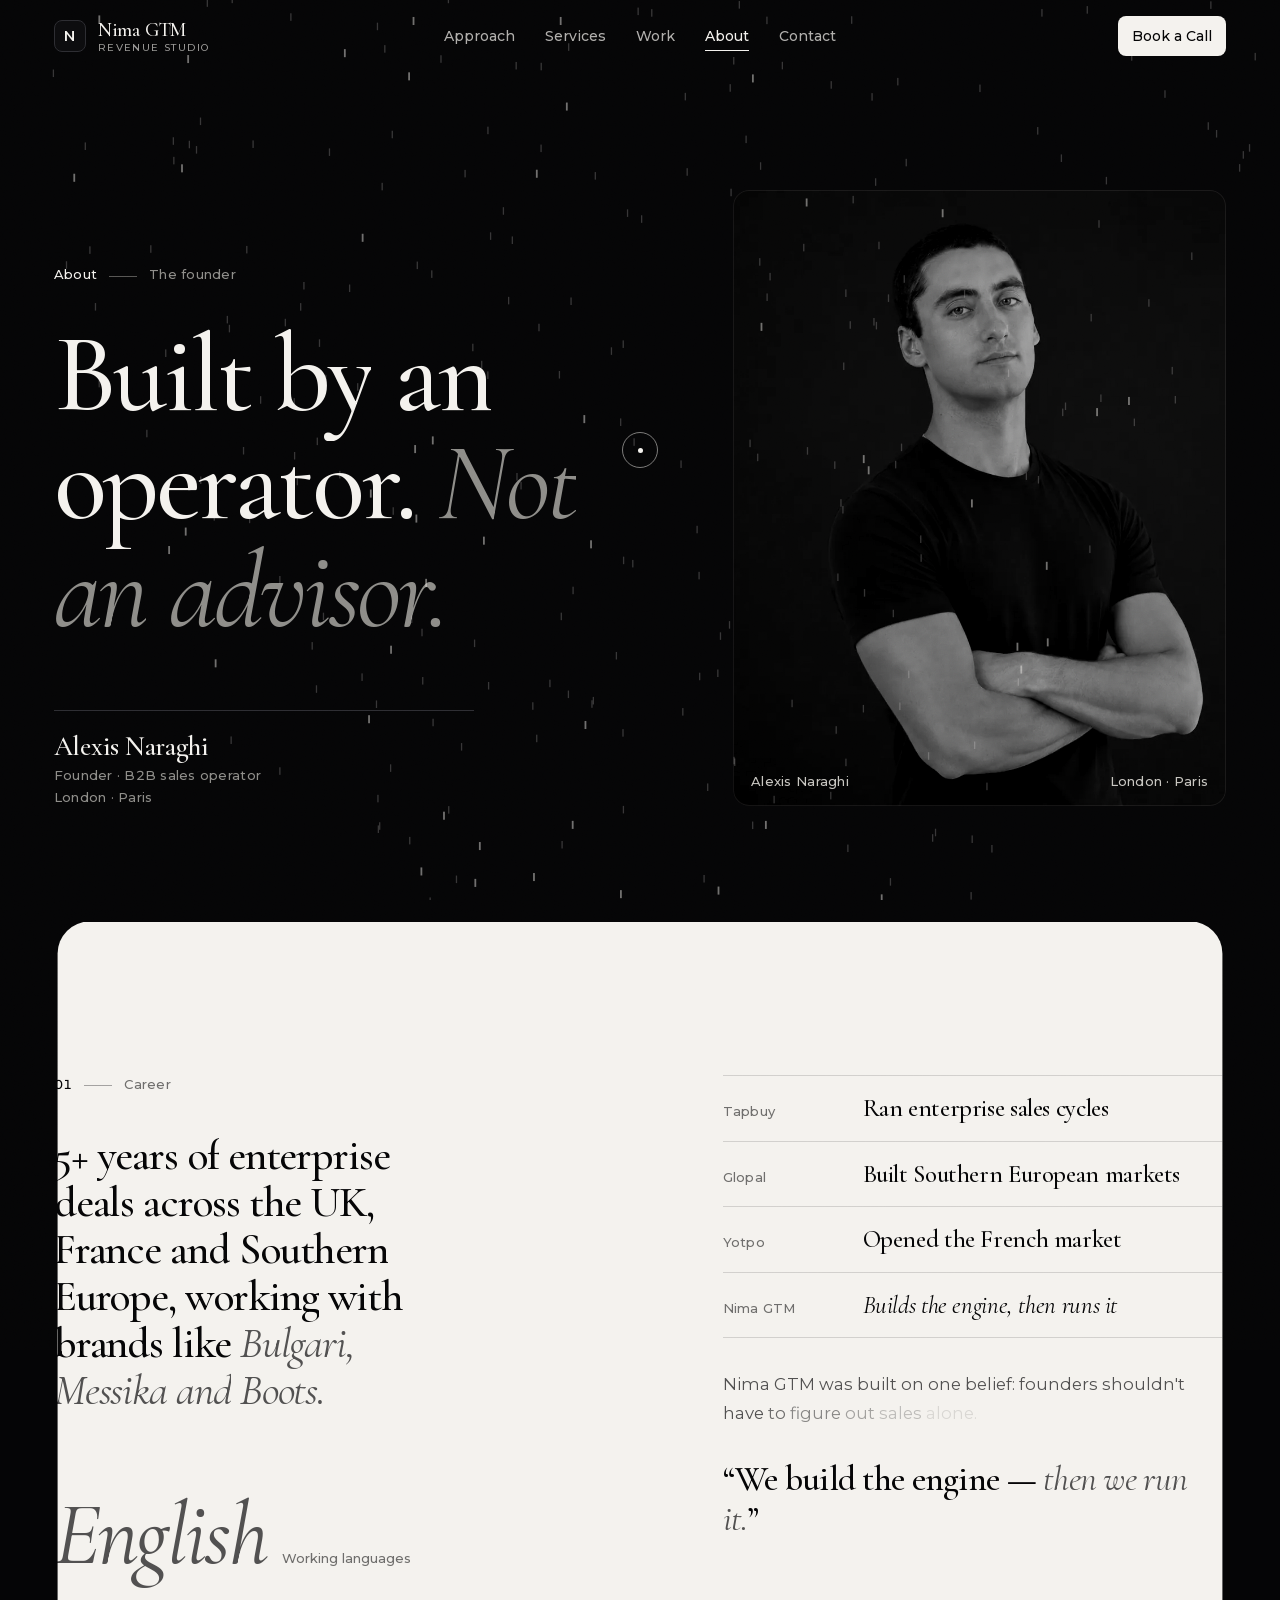
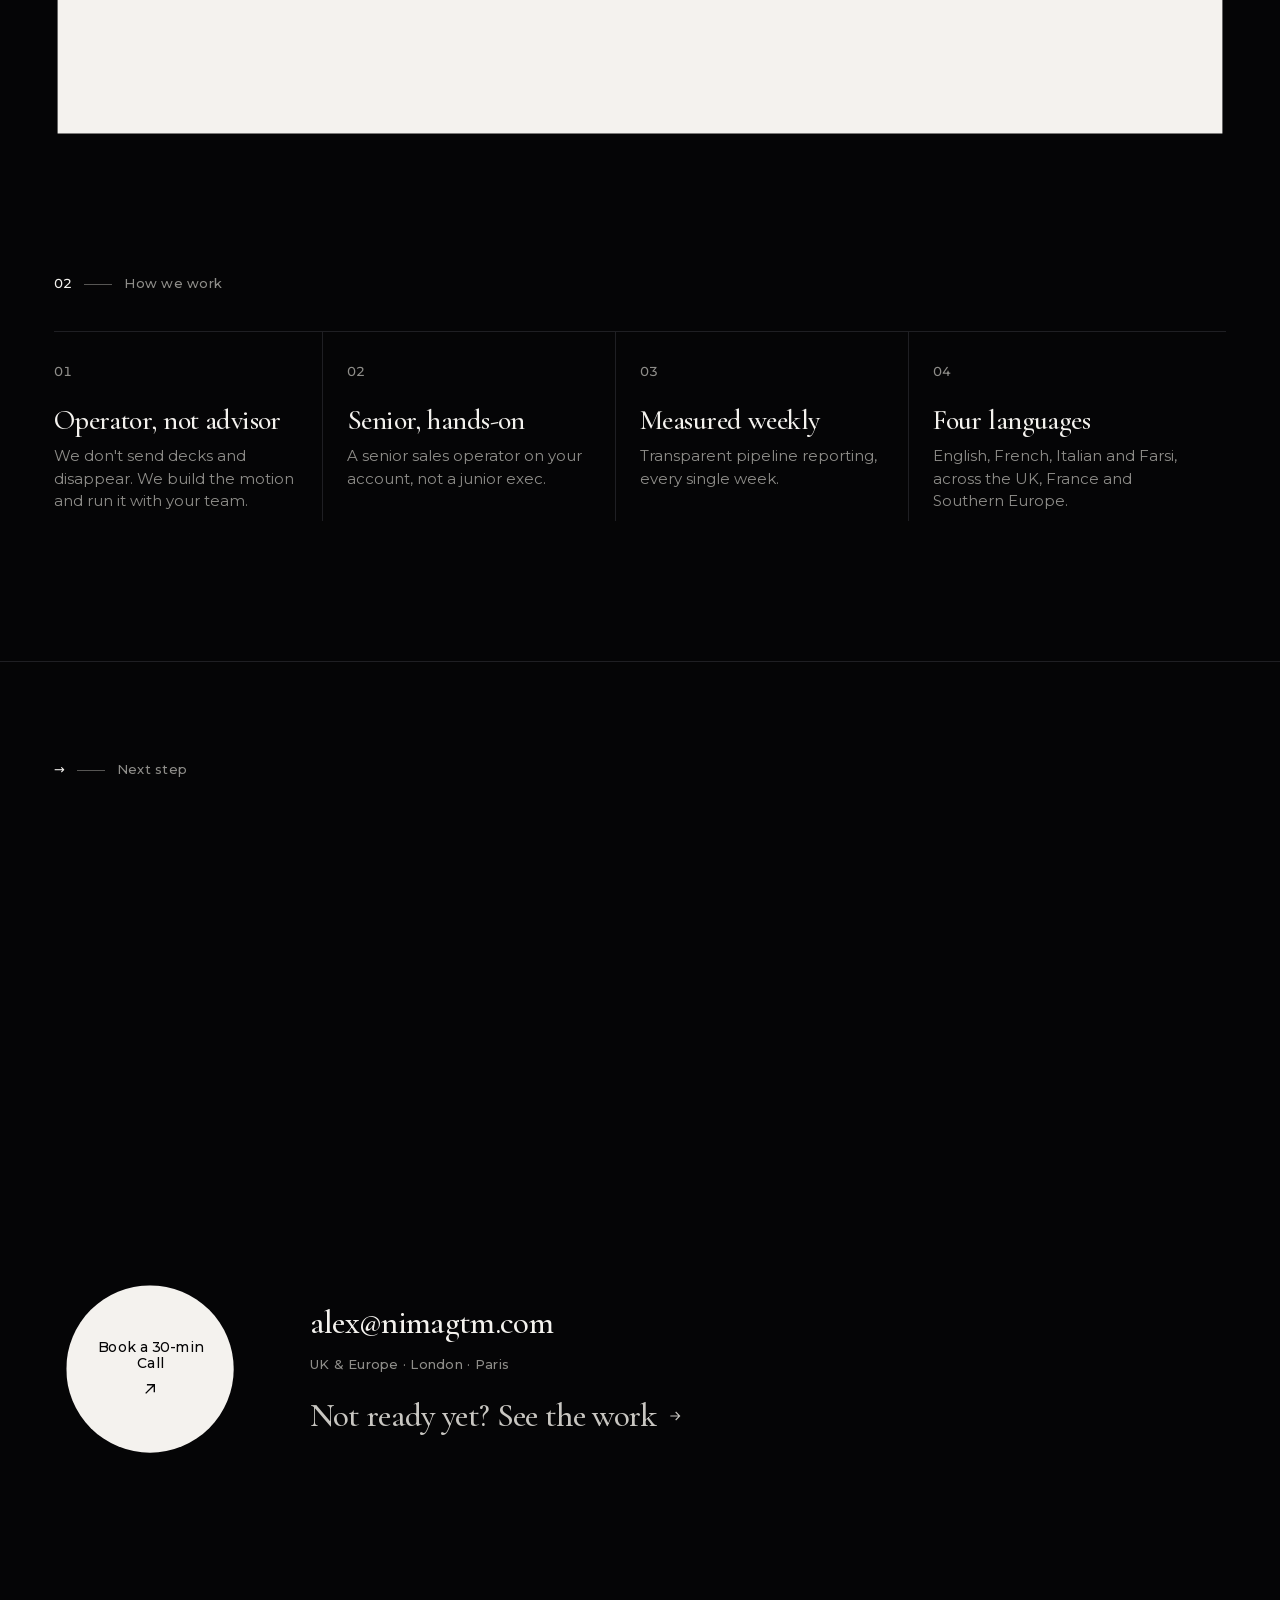
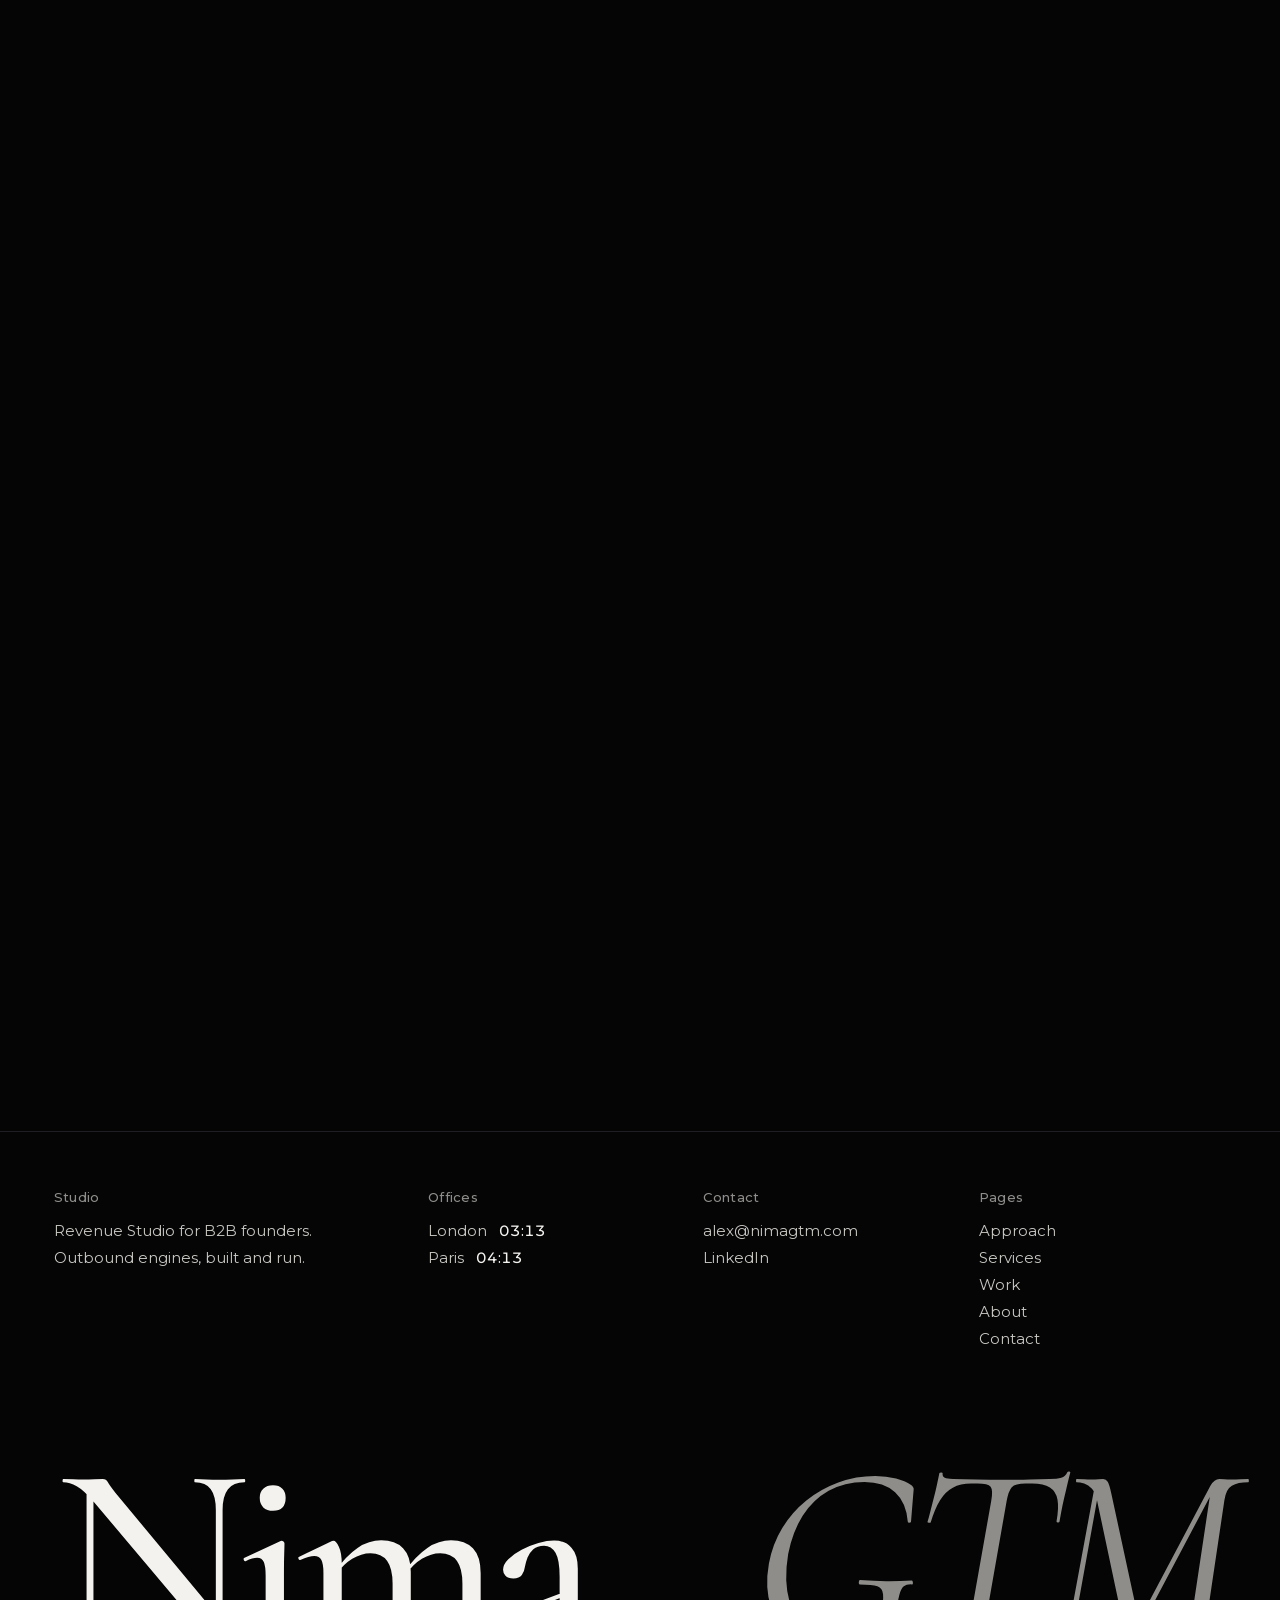
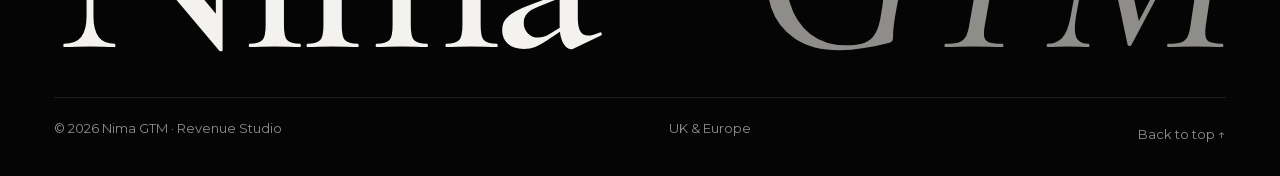
==== commit 79f22c9f: "Harden security and keep the site fully in English - Add strict security headers (CSP, frame, sniffi" ====
--- a/about.html
+++ b/about.html
@@ -7,12 +7,9 @@
 <meta name="description" content="Alexis Naraghi, founder of Nima GTM. A B2B sales operator with 5+ years closing enterprise deals across the UK, France and Southern Europe.">
 <title>About · Nima GTM · Revenue Studio</title>
 <link rel="icon" href="assets/favicon.svg" type="image/svg+xml">
-<link rel="preconnect" href="https://fonts.googleapis.com">
-<link rel="preconnect" href="https://fonts.gstatic.com" crossorigin>
-<link href="https://fonts.googleapis.com/css2?family=Cormorant+Garamond:ital,wght@0,400;0,500;1,400&family=Montserrat:wght@400;500;600&display=swap" rel="stylesheet">
-<script>(function(r){var c='js';try{if(matchMedia('(prefers-reduced-motion:reduce)').matches)c+=' rm';else if(sessionStorage.getItem('nima-wipe')!==null)c+=' wipe-in';else if(!sessionStorage.getItem('nima-seen'))c+=' pl-on'}catch(e){}r.className=c})(document.documentElement)</script>
+<script>(function(r){var c='js';try{if(matchMedia('(prefers-reduced-motion:reduce)').matches)c+=' rm';else if(sessionStorage.getItem('nima-wipe')!==null)c+=' wipe-in';else if(!sessionStorage.getItem('nima-seen'))c+=' pl-on'}catch(e){}r.className=c;setTimeout(function(){if(!window.__n)r.className=''},5000)})(document.documentElement)</script>
 <link rel="stylesheet" href="assets/site.css">
-<script src="assets/site.js" defer onerror="document.documentElement.className=''"></script>
+<script src="assets/site.js" defer></script>
 </head>
 <body>
 <a class="skip-link" href="#main" data-top>Skip to content</a>
@@ -68,7 +65,7 @@
     <div class="ab-l">
       <div class="lab label"><span>01</span><span>Career</span></div>
       <p class="ab-big sp">5+ years of enterprise deals across the UK, France and Southern Europe, working with brands like <em>Bulgari, Messika and Boots.</em></p>
-      <div class="ab-hi" aria-hidden="true"><span id="hello">Hello</span><small id="helloL">English</small></div>
+      <div class="ab-hi" aria-hidden="true"><span id="hello">English</span><small>Working languages</small></div>
     </div>
     <div>
       <ol class="tl">
--- a/assets/site.css
+++ b/assets/site.css
@@ -1,6 +1,13 @@
 /* Nima GTM · Revenue Studio
    MODIFIED: motion rebuild (Nov 2026). Structure and motion from the rebuild brief;
    colour tokens and type system unchanged from the Linear-inspired redesign. */
+/* Fonts are self-hosted: no third-party request on page load (OFL licensed) */
+@font-face{font-family:'Cormorant Garamond';font-style:italic;font-weight:400;font-display:swap;src:url(fonts/cormorant-italic-0.woff2) format('woff2');unicode-range:U+0000-00FF, U+0131, U+0152-0153, U+02BB-02BC, U+02C6, U+02DA, U+02DC, U+0304, U+0308, U+0329, U+2000-206F, U+20AC, U+2122, U+2191, U+2193, U+2212, U+2215, U+FEFF, U+FFFD}
+@font-face{font-family:'Cormorant Garamond';font-style:normal;font-weight:400;font-display:swap;src:url(fonts/cormorant-normal-1.woff2) format('woff2');unicode-range:U+0000-00FF, U+0131, U+0152-0153, U+02BB-02BC, U+02C6, U+02DA, U+02DC, U+0304, U+0308, U+0329, U+2000-206F, U+20AC, U+2122, U+2191, U+2193, U+2212, U+2215, U+FEFF, U+FFFD}
+@font-face{font-family:'Cormorant Garamond';font-style:normal;font-weight:500;font-display:swap;src:url(fonts/cormorant-normal-1.woff2) format('woff2');unicode-range:U+0000-00FF, U+0131, U+0152-0153, U+02BB-02BC, U+02C6, U+02DA, U+02DC, U+0304, U+0308, U+0329, U+2000-206F, U+20AC, U+2122, U+2191, U+2193, U+2212, U+2215, U+FEFF, U+FFFD}
+@font-face{font-family:'Montserrat';font-style:normal;font-weight:400;font-display:swap;src:url(fonts/montserrat-normal-2.woff2) format('woff2');unicode-range:U+0000-00FF, U+0131, U+0152-0153, U+02BB-02BC, U+02C6, U+02DA, U+02DC, U+0304, U+0308, U+0329, U+2000-206F, U+20AC, U+2122, U+2191, U+2193, U+2212, U+2215, U+FEFF, U+FFFD}
+@font-face{font-family:'Montserrat';font-style:normal;font-weight:500;font-display:swap;src:url(fonts/montserrat-normal-2.woff2) format('woff2');unicode-range:U+0000-00FF, U+0131, U+0152-0153, U+02BB-02BC, U+02C6, U+02DA, U+02DC, U+0304, U+0308, U+0329, U+2000-206F, U+20AC, U+2122, U+2191, U+2193, U+2212, U+2215, U+FEFF, U+FFFD}
+@font-face{font-family:'Montserrat';font-style:normal;font-weight:600;font-display:swap;src:url(fonts/montserrat-normal-2.woff2) format('woff2');unicode-range:U+0000-00FF, U+0131, U+0152-0153, U+02BB-02BC, U+02C6, U+02DA, U+02DC, U+0304, U+0308, U+0329, U+2000-206F, U+20AC, U+2122, U+2191, U+2193, U+2212, U+2215, U+FEFF, U+FFFD}
 *,*::before,*::after{box-sizing:border-box;margin:0;padding:0}
 :root{
   --canvas:#050506;
@@ -743,3 +750,7 @@
 .cta-h{font-size:clamp(3rem,min(10vw,15.5vh),12rem)}
 .cta-btn{width:clamp(128px,min(15vw,23vh),210px)}
 @media (max-width:720px){.cta-h{font-size:clamp(2.9rem,min(14vw,10vh),4.6rem)}}
+
+/* set in CSS, not inline, so the content security policy can forbid inline styles */
+.wk-g .wc:nth-child(2){--i:1}.wk-g .wc:nth-child(3){--i:2}
+.v-bar i:nth-child(1){--h:.28}.v-bar i:nth-child(2){--h:.4}.v-bar i:nth-child(3){--h:.36}.v-bar i:nth-child(4){--h:.58}.v-bar i:nth-child(5){--h:.7}.v-bar i:nth-child(6){--h:.92}
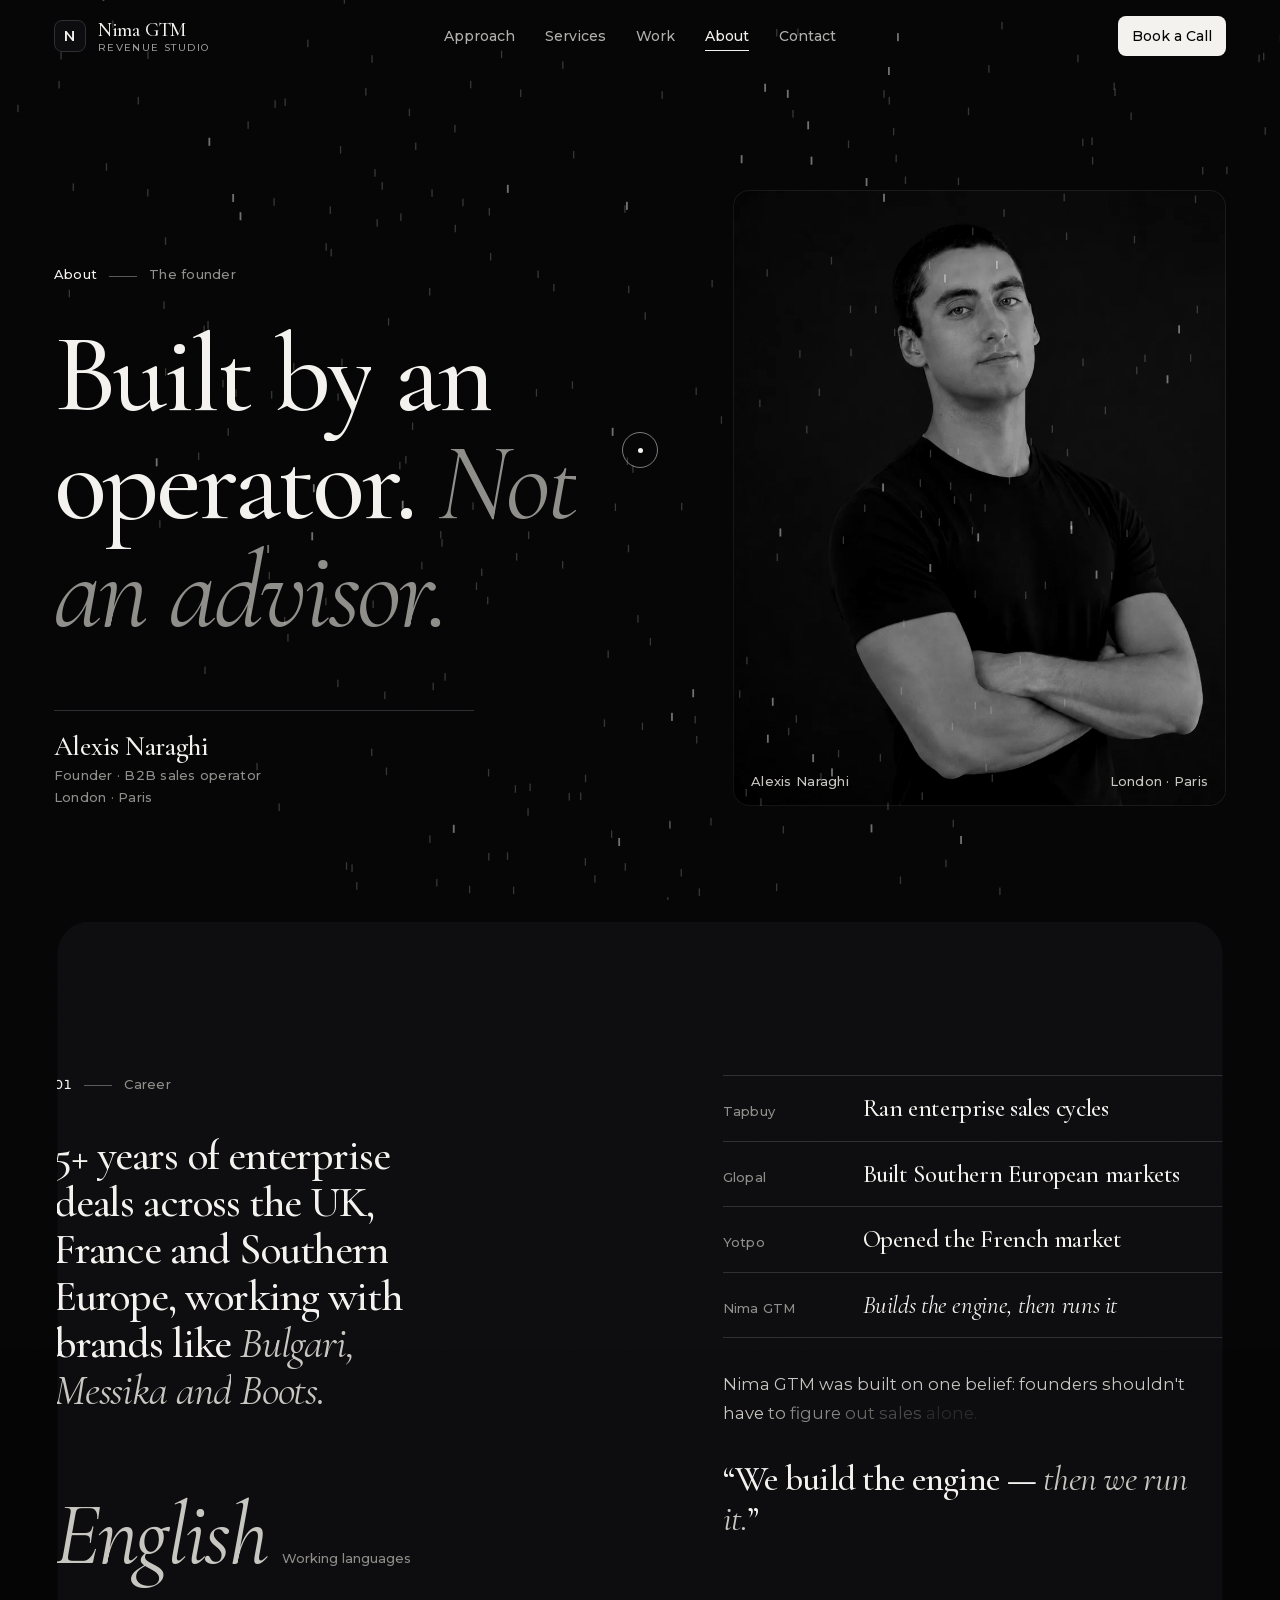
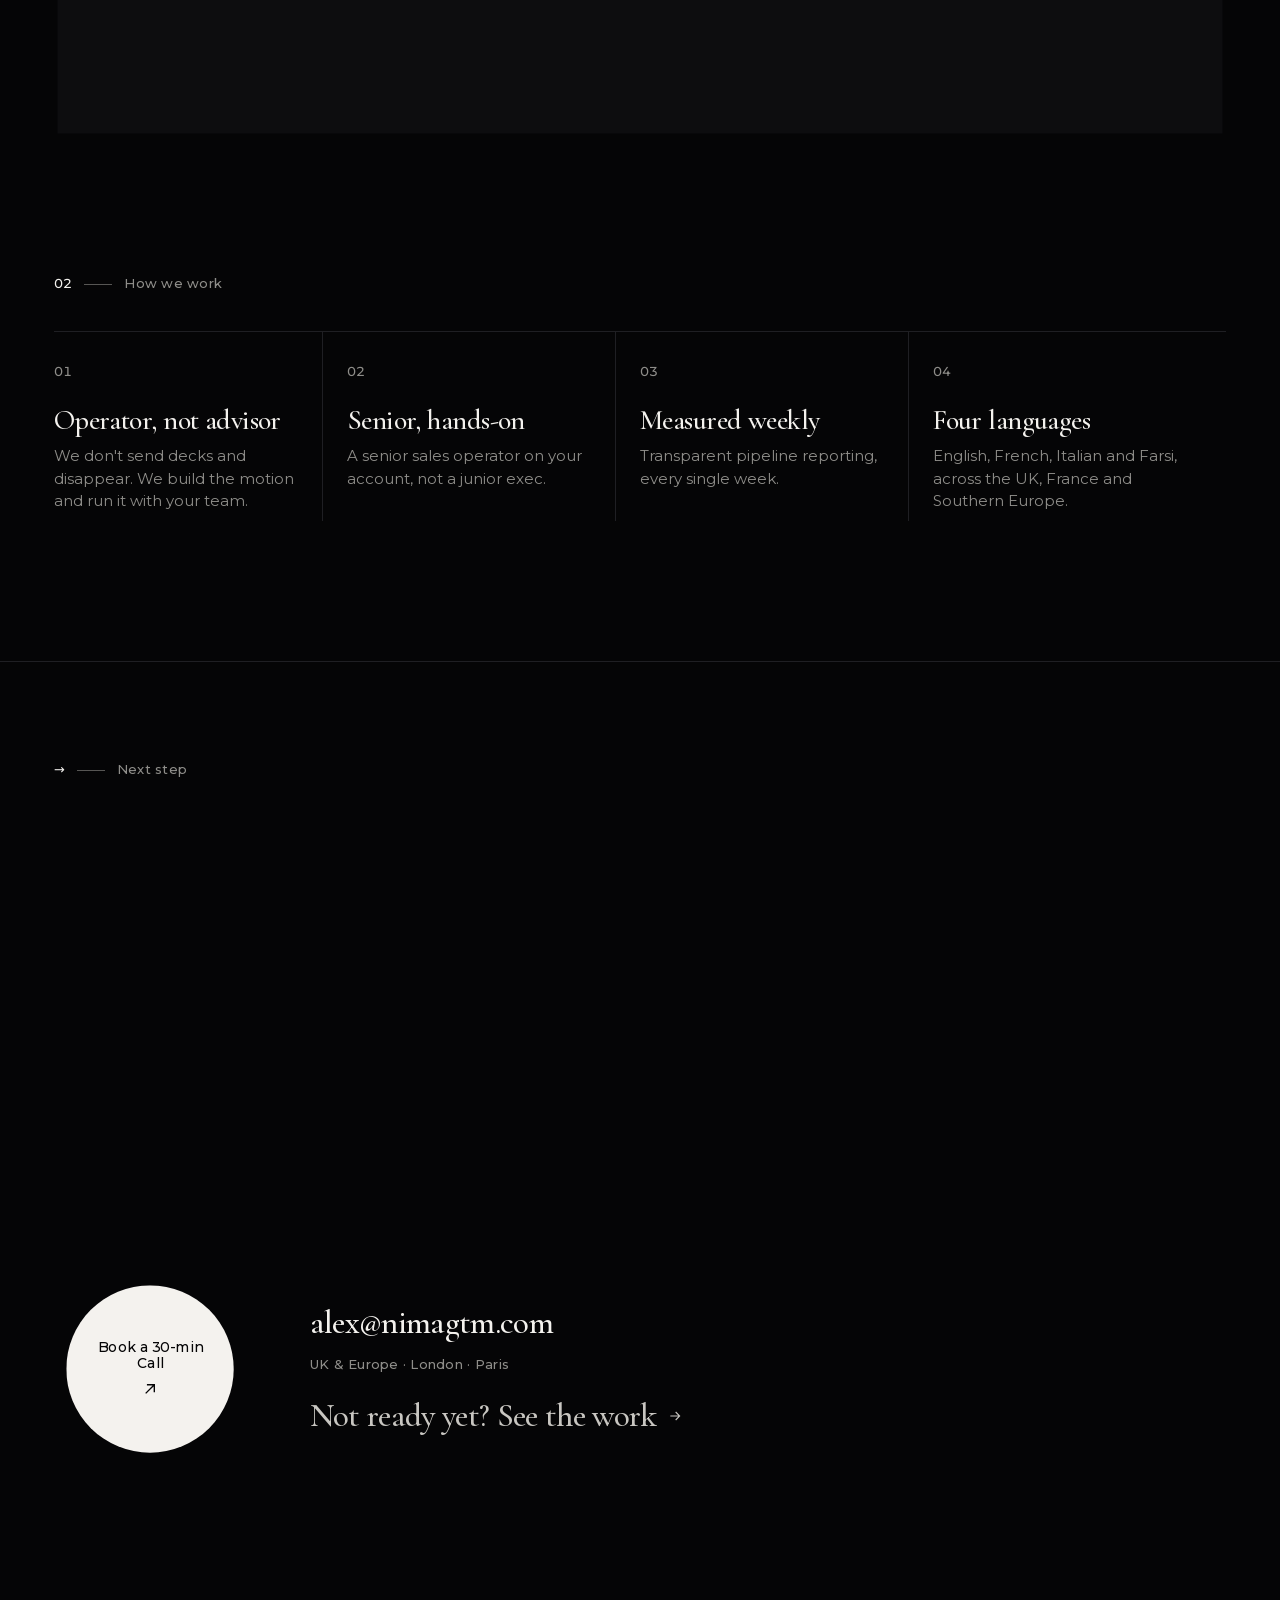
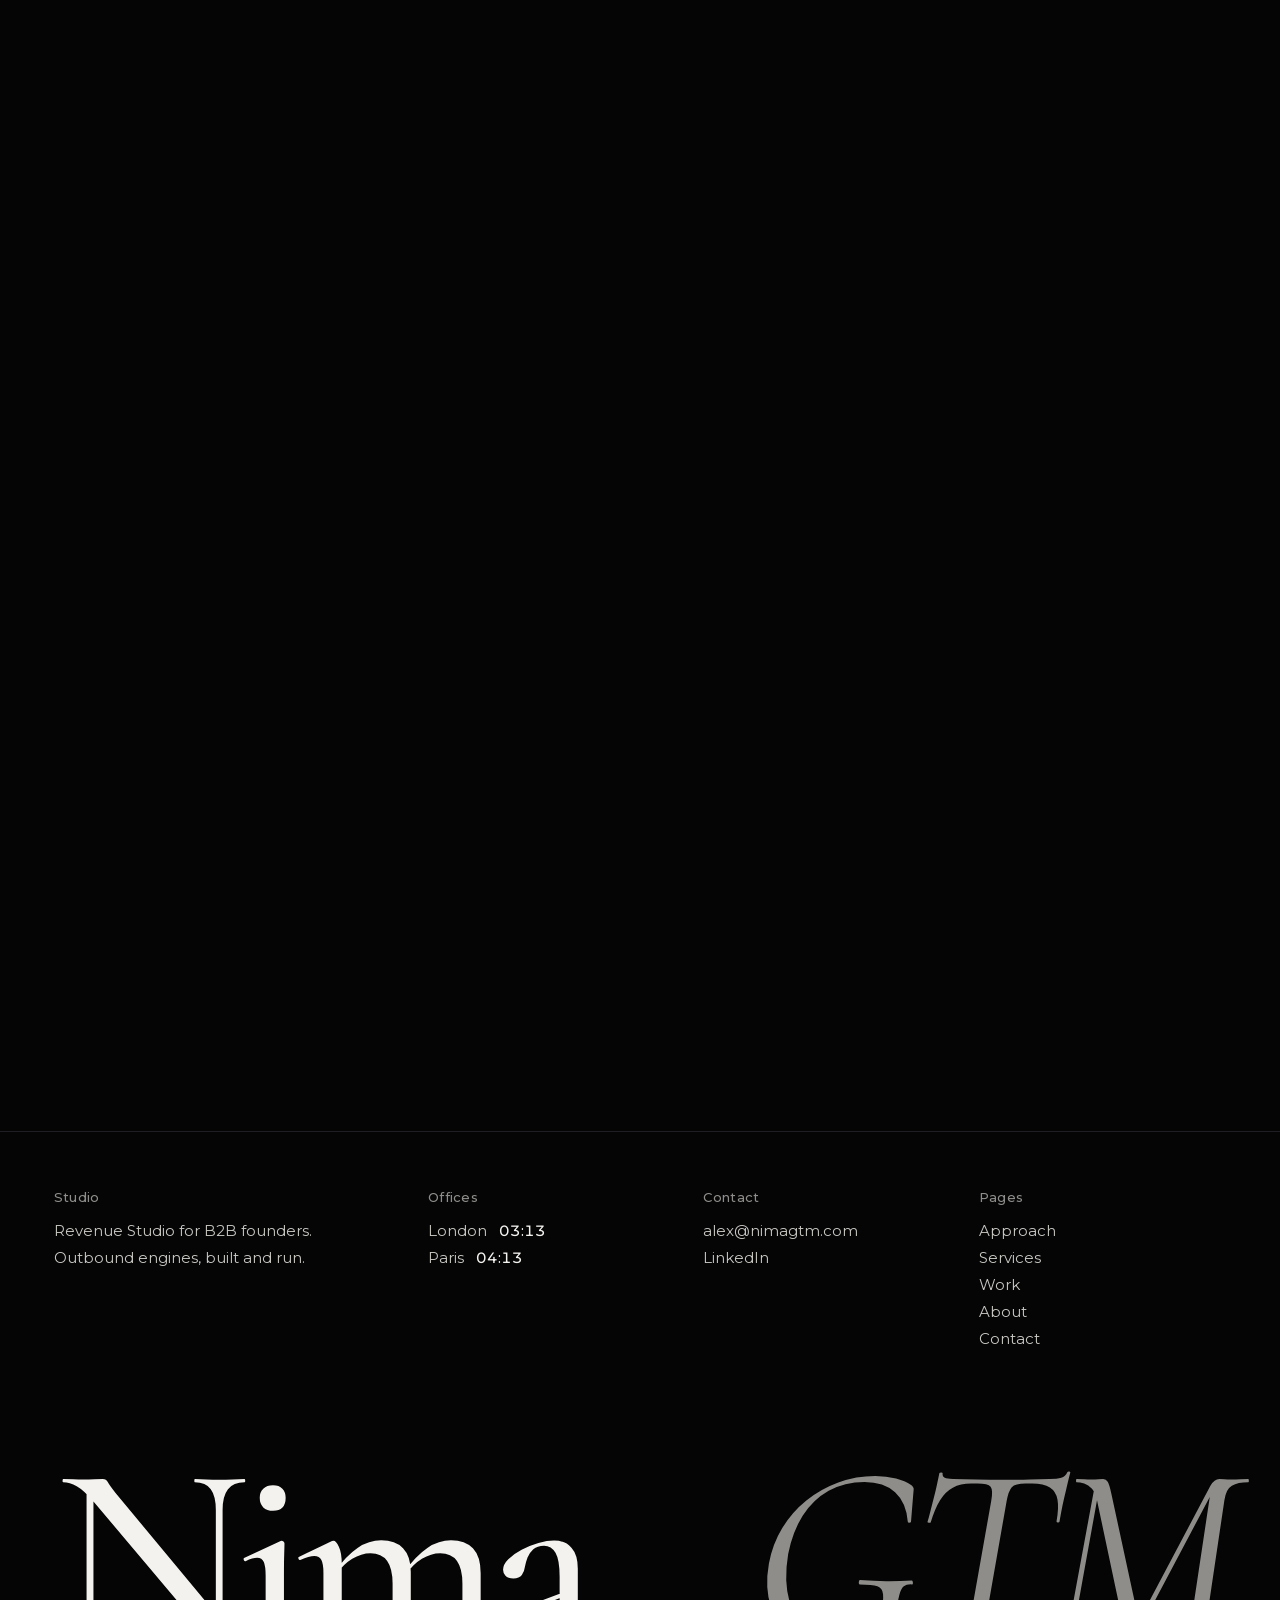
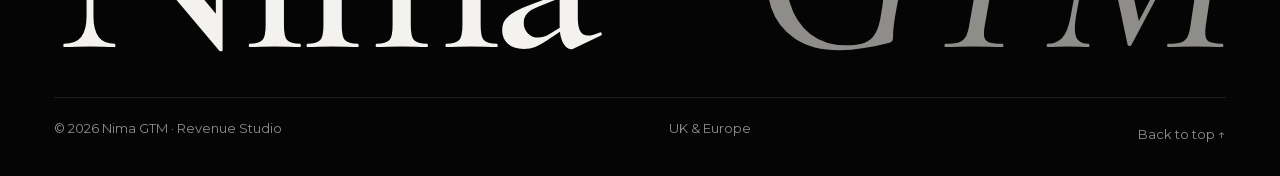
==== commit 78a0a405: "Stop browsers caching stale CSS and JS The one-day cache on assets meant returning visitors could se" ====
--- a/about.html
+++ b/about.html
@@ -8,8 +8,8 @@
 <title>About · Nima GTM · Revenue Studio</title>
 <link rel="icon" href="assets/favicon.svg" type="image/svg+xml">
 <script>(function(r){var c='js';try{if(matchMedia('(prefers-reduced-motion:reduce)').matches)c+=' rm';else if(sessionStorage.getItem('nima-wipe')!==null)c+=' wipe-in';else if(!sessionStorage.getItem('nima-seen'))c+=' pl-on'}catch(e){}r.className=c;setTimeout(function(){if(!window.__n)r.className=''},5000)})(document.documentElement)</script>
-<link rel="stylesheet" href="assets/site.css">
-<script src="assets/site.js" defer></script>
+<link rel="stylesheet" href="assets/site.css?v=4">
+<script src="assets/site.js?v=4" defer></script>
 </head>
 <body>
 <a class="skip-link" href="#main" data-top>Skip to content</a>
--- a/assets/site.css
+++ b/assets/site.css
@@ -57,7 +57,8 @@
 .skip-link:focus{top:12px}
 
 .wrap{width:100%;max-width:1520px;margin:0 auto;padding-left:max(var(--pad),env(safe-area-inset-left));padding-right:max(var(--pad),env(safe-area-inset-right))}
-.paper{background:var(--inverse);color:var(--on-inverse)}
+/* MODIFIED: all sections dark (Alexis, Nov 2026). Charcoal alternates with near-black for rhythm */
+.paper{--inverse:#050506;--on-inverse:#f4f2ee;--paper-muted:var(--ink-muted);--paper-subtle:var(--ink-subtle);--paper-line:var(--hairline-strong);background:var(--surface-1);color:var(--ink)}
 .label{font-size:13px;font-weight:500;letter-spacing:.02em;line-height:1.4;font-variant-numeric:lining-nums tabular-nums}
 
 /* grain: desktop only, static on anything that can't spare the paint */
@@ -95,7 +96,7 @@
 .btn-g::before{background:var(--inverse)}
 .btn-s{min-height:40px;padding:0 14px;font-size:14px}
 .paper .btn{background:var(--on-inverse);color:var(--inverse)}
-.paper .btn::before{background:var(--surface-3)}
+.paper .btn::before{background:var(--ink-muted)}
 @media (hover:hover){
   .btn:hover::before{transform:none}
   .btn:hover svg{transform:translateX(4px)}
@@ -248,7 +249,7 @@
 /* services rows */
 .sv-l{margin-top:clamp(40px,6vw,80px);border-top:1px solid var(--paper-line)}
 .svr{position:relative;display:grid;grid-template-columns:64px 1.3fr 1fr 200px 36px;align-items:center;gap:20px;padding:clamp(22px,3vw,38px) 0;border-bottom:1px solid var(--paper-line);isolation:isolate;transition:color .5s var(--e),padding .6s var(--e)}
-.svr::before{content:"";position:absolute;inset:0 calc(-1*var(--pad));background:var(--canvas);z-index:-1;clip-path:inset(100% 0 0 0);transition:clip-path .6s var(--e)}
+.svr::before{content:"";position:absolute;inset:0 calc(-1*var(--pad));background:var(--surface-3);z-index:-1;clip-path:inset(100% 0 0 0);transition:clip-path .6s var(--e)}
 .svr-n{color:var(--paper-subtle);transition:color .4s}
 .svr-t{font-family:var(--serif);font-weight:500;font-size:clamp(2.2rem,4vw,4.2rem);letter-spacing:-.025em;line-height:1}
 .svr-d{font-family:var(--serif);font-style:italic;font-size:clamp(1.25rem,1.5vw,1.45rem);color:var(--paper-muted);transition:color .5s}
@@ -360,8 +361,8 @@
 .sx-in{width:100%}
 .sx-hd{display:grid;grid-template-columns:1fr 1fr;gap:40px;padding-bottom:14px;border-bottom:1px solid var(--paper-line);color:var(--paper-subtle)}
 .sx-l li{display:grid;grid-template-columns:1fr 1fr;gap:40px;align-items:center;padding:clamp(16px,2.3vw,28px) 0;border-bottom:1px solid var(--paper-line);font-family:var(--serif);font-weight:500;font-size:clamp(1.6rem,3.1vw,3.2rem);letter-spacing:-.02em;line-height:1.08}
-.sx-l .b{position:relative;justify-self:start;color:rgba(5,5,6,calc(1 - var(--k,0)*.6));padding-right:.2em}
-.sx-l .b i{position:absolute;left:-.1em;right:-.05em;top:54%;height:2px;background:var(--on-inverse);transform:scaleX(var(--k,0));transform-origin:left}
+.sx-l .b{position:relative;justify-self:start;color:rgba(244,242,238,calc(1 - var(--k,0)*.62));padding-right:.2em}
+.sx-l .b i{position:absolute;left:-.1em;right:-.05em;top:54%;height:2px;background:var(--ink);transform:scaleX(var(--k,0));transform-origin:left}
 .sx-l .a{font-style:italic;font-weight:400;opacity:var(--k,0);transform:translateX(calc((1 - var(--k,0))*-30px))}
 .sx-p{margin-top:22px;text-align:right;color:var(--paper-subtle)}
 .sx-p span{color:var(--on-inverse)}
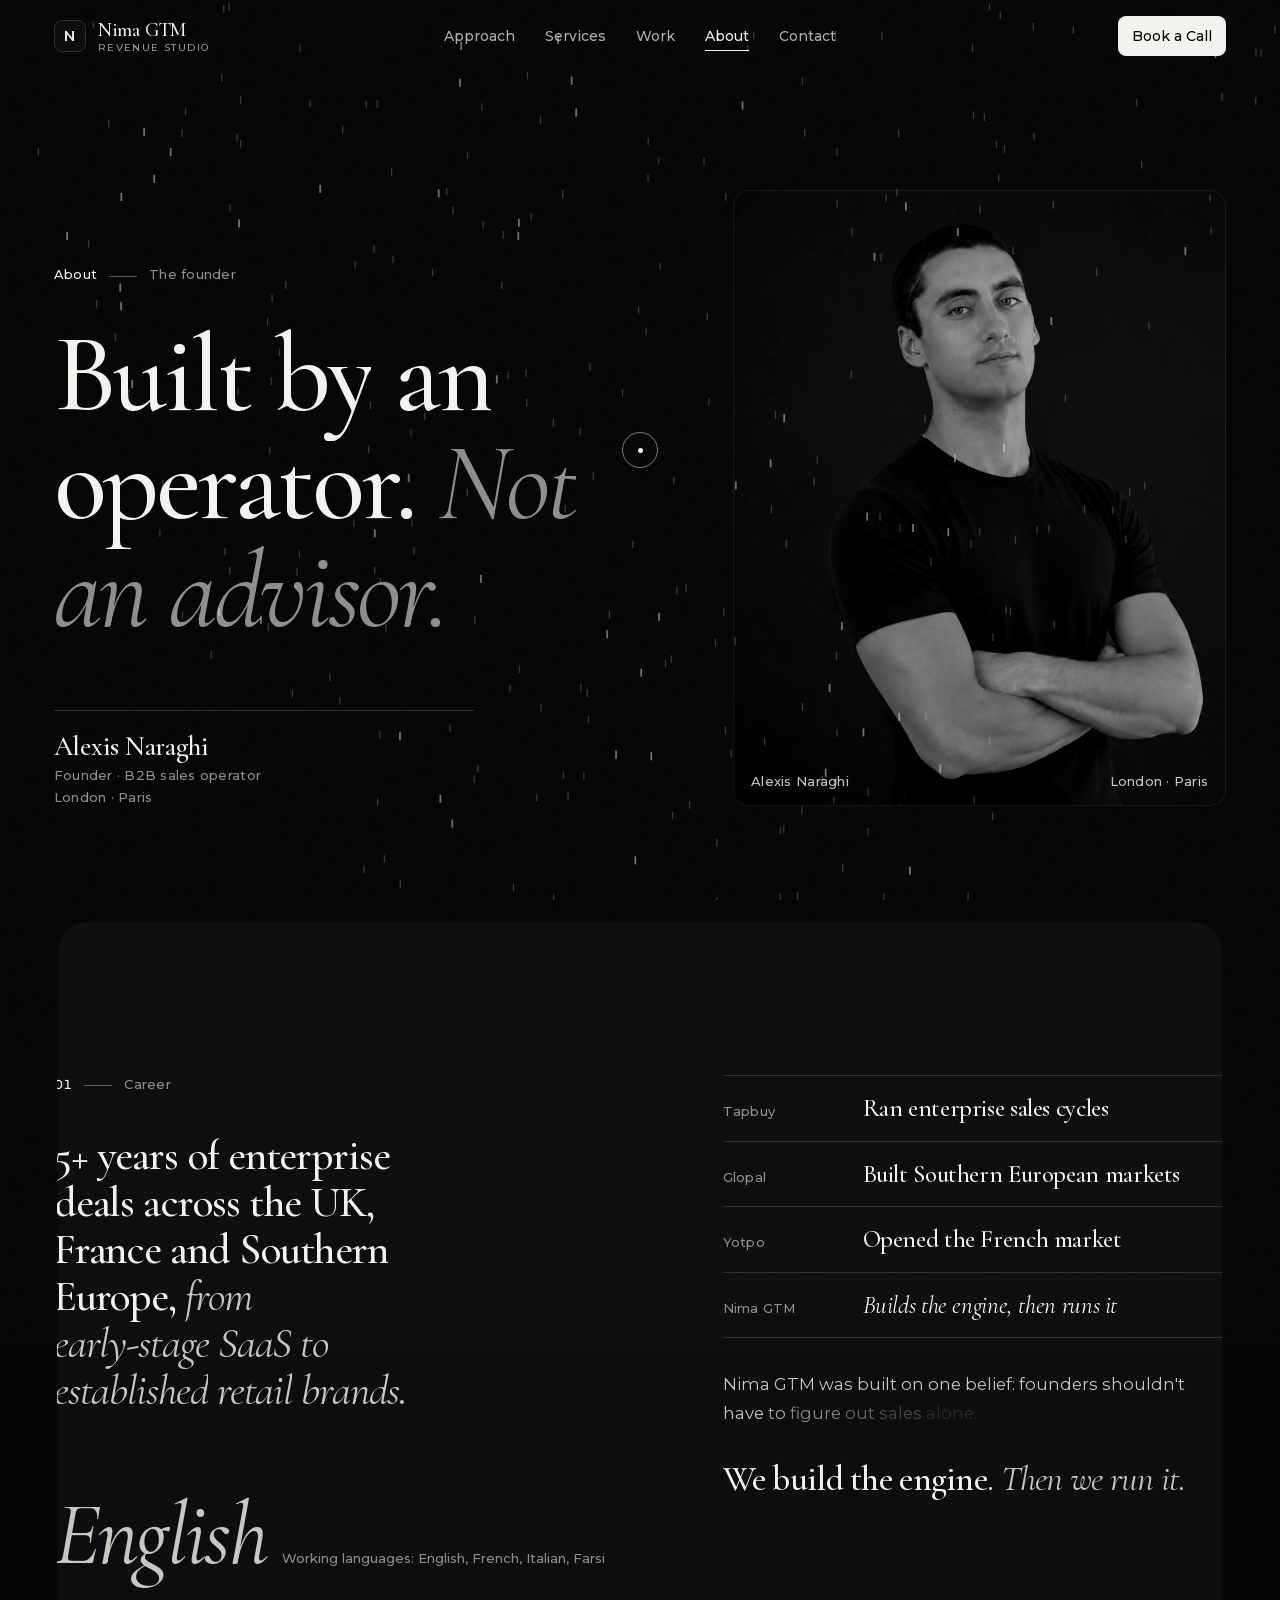
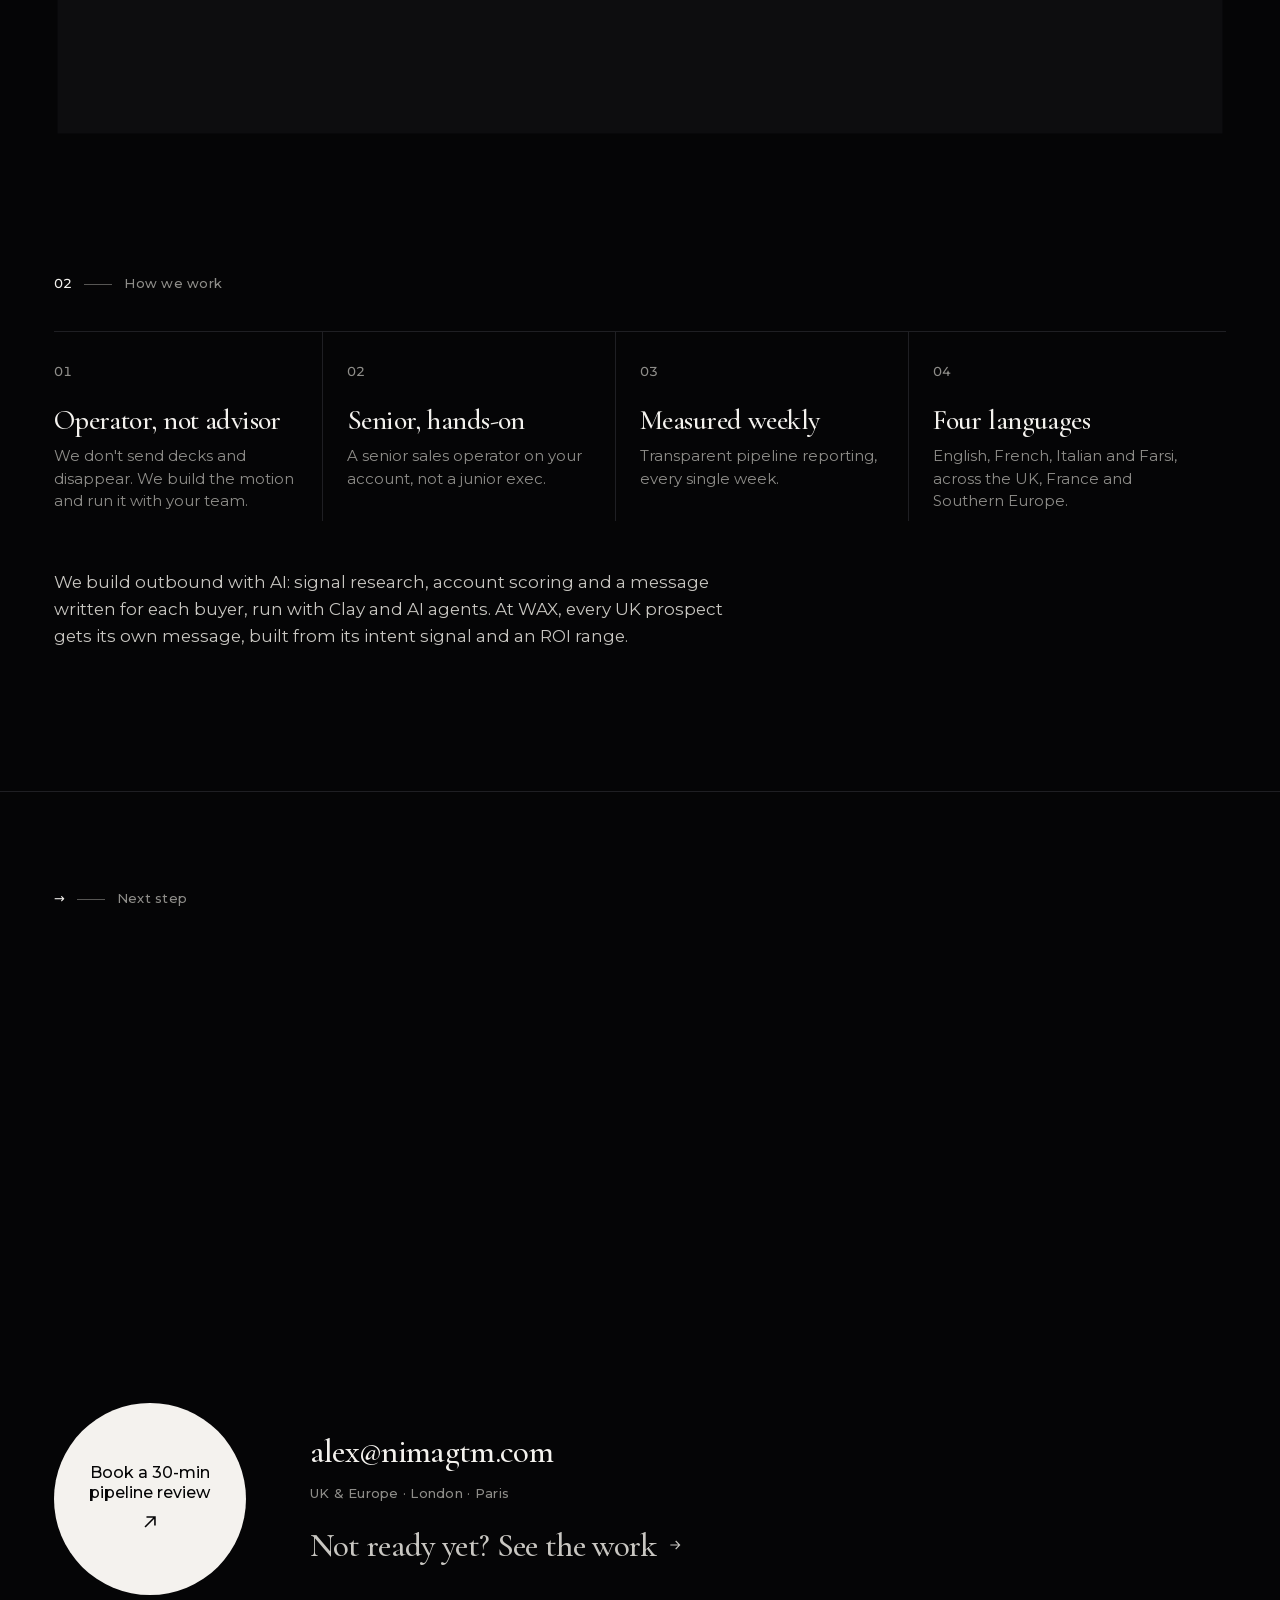
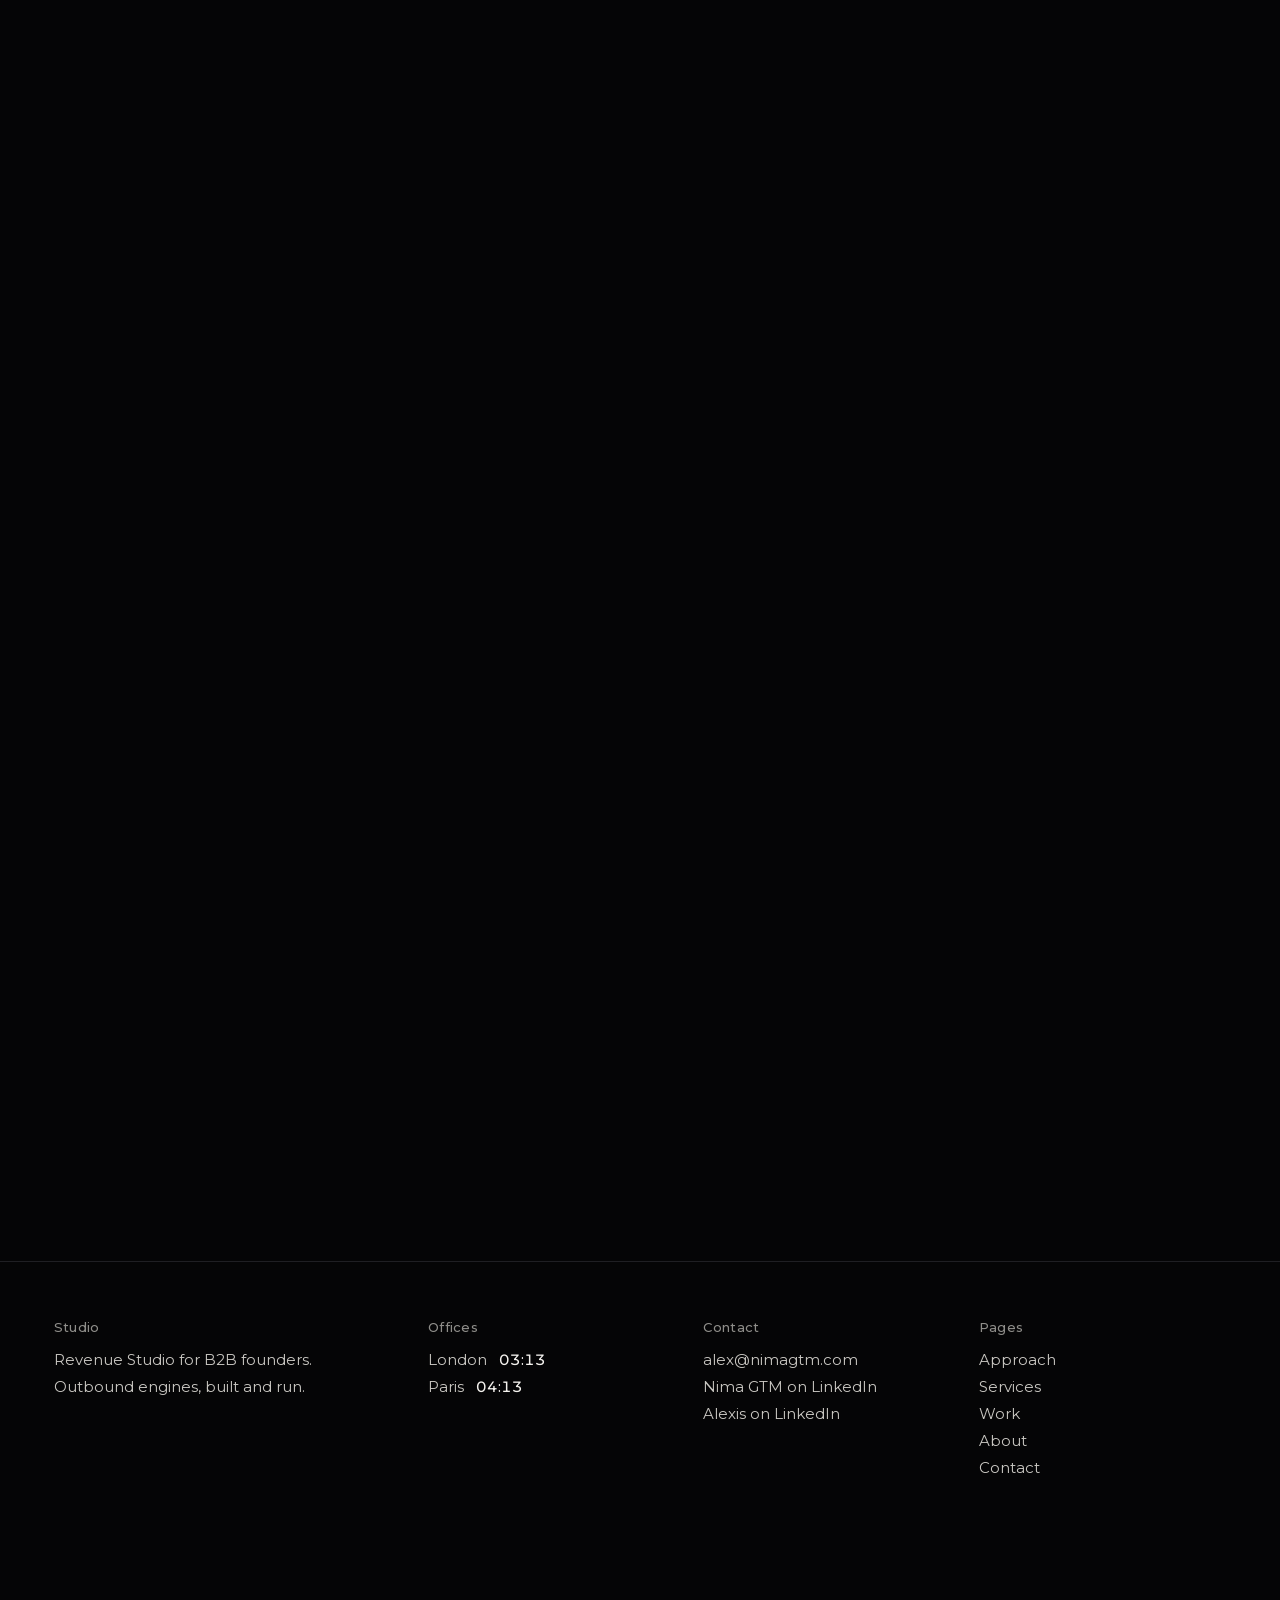
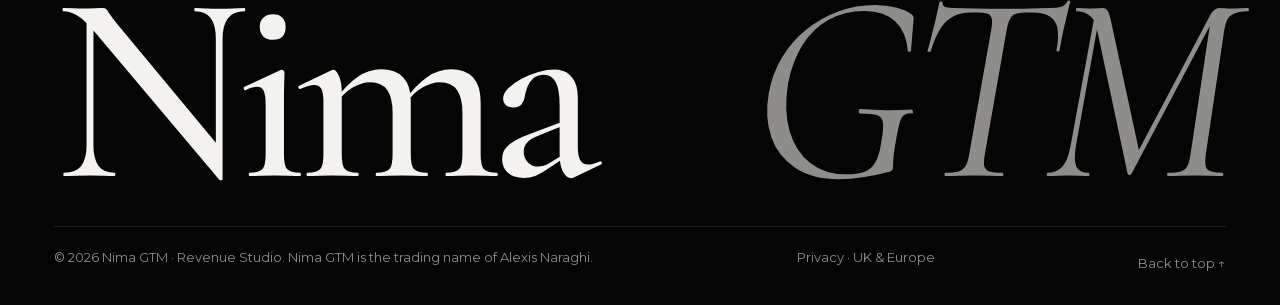
==== commit abe7bdb6: "Content, compliance and conversion pass - Remove all past-job brands and deals (APM Monaco, LVMH, Bu" ====
--- a/about.html
+++ b/about.html
@@ -7,9 +7,9 @@
 <meta name="description" content="Alexis Naraghi, founder of Nima GTM. A B2B sales operator with 5+ years closing enterprise deals across the UK, France and Southern Europe.">
 <title>About · Nima GTM · Revenue Studio</title>
 <link rel="icon" href="assets/favicon.svg" type="image/svg+xml">
-<script>(function(r){var c='js';try{if(matchMedia('(prefers-reduced-motion:reduce)').matches)c+=' rm';else if(sessionStorage.getItem('nima-wipe')!==null)c+=' wipe-in';else if(!sessionStorage.getItem('nima-seen'))c+=' pl-on'}catch(e){}r.className=c;setTimeout(function(){if(!window.__n)r.className=''},5000)})(document.documentElement)</script>
-<link rel="stylesheet" href="assets/site.css?v=4">
-<script src="assets/site.js?v=4" defer></script>
+<script>(function(r){var c='js';try{if(matchMedia('(prefers-reduced-motion:reduce)').matches)c+=' rm';else{var n=performance.getEntriesByType('navigation')[0],t=n?n.type:'navigate',s=false;try{s=!!document.referrer&&new URL(document.referrer).host===location.host}catch(x){}if(s&&t==='navigate')c+=' wipe-in';else if(!s&&t==='navigate')c+=' pl-on'}}catch(e){}r.className=c;setTimeout(function(){if(!window.__n)r.className=''},5000)})(document.documentElement)</script>
+<link rel="stylesheet" href="assets/site.css?v=5">
+<script src="assets/site.js?v=5" defer></script>
 </head>
 <body>
 <a class="skip-link" href="#main" data-top>Skip to content</a>
@@ -43,7 +43,7 @@
 <div class="mm" id="mm" aria-hidden="true">
   <nav aria-label="Mobile"><a href="index.html" data-l="Nima GTM"><small>00</small><span>Home</span></a><a href="approach.html" data-l="Approach"><small>01</small><span>Approach</span></a><a href="services.html" data-l="Services"><small>02</small><span>Services</span></a><a href="work.html" data-l="Work"><small>03</small><span>Work</span></a><a href="about.html" data-l="About"><small>04</small><span>About</span></a><a href="contact.html" data-l="Contact"><small>05</small><span>Contact</span></a></nav>
   <div class="mm-f">
-    <a class="btn" href="https://calendar.app.google/csMAmkrfrARDxmJ37" target="_blank" rel="noopener"><span>Book a 30-min Call</span><svg aria-hidden="true" viewBox="0 0 24 24"><path d="M5 12h14M13 6l6 6-6 6" fill="none" stroke="currentColor" stroke-width="1.6"/></svg></a>
+    <a class="btn" href="https://calendar.app.google/csMAmkrfrARDxmJ37" target="_blank" rel="noopener"><span>Book a pipeline review</span><svg aria-hidden="true" viewBox="0 0 24 24"><path d="M5 12h14M13 6l6 6-6 6" fill="none" stroke="currentColor" stroke-width="1.6"/></svg></a>
     <a href="mailto:alex@nimagtm.com">alex@nimagtm.com</a>
   </div>
 </div>
@@ -56,7 +56,7 @@
       <h1 class="h1 sp">Built by an operator. <em>Not an advisor.</em></h1>
       <div class="abh-id rv"><b>Alexis Naraghi</b><span class="label">Founder · B2B sales operator</span><span class="label">London · Paris</span></div>
     </div>
-    <div class="por por-l"><img class="por-bw" src="assets/alexis.webp" width="880" height="1100" loading="lazy" decoding="async" alt="Alexis Naraghi — Founder, Nima GTM"><img class="por-co" src="assets/alexis.webp" width="880" height="1100" loading="lazy" decoding="async" alt="" aria-hidden="true"><span class="por-cap label"><span>Alexis Naraghi</span><span>London · Paris</span></span></div>
+    <div class="por por-l"><img class="por-bw" src="assets/alexis.webp" width="880" height="1100" loading="lazy" decoding="async" alt="Alexis Naraghi, founder of Nima GTM"><img class="por-co" src="assets/alexis.webp" width="880" height="1100" loading="lazy" decoding="async" alt="" aria-hidden="true"><span class="por-cap label"><span>Alexis Naraghi</span><span>London · Paris</span></span></div>
   </div>
 </section>
 
@@ -64,8 +64,8 @@
   <div class="wrap ab-g">
     <div class="ab-l">
       <div class="lab label"><span>01</span><span>Career</span></div>
-      <p class="ab-big sp">5+ years of enterprise deals across the UK, France and Southern Europe, working with brands like <em>Bulgari, Messika and Boots.</em></p>
-      <div class="ab-hi" aria-hidden="true"><span id="hello">English</span><small>Working languages</small></div>
+      <p class="ab-big sp">5+ years of enterprise deals across the UK, France and Southern Europe, <em>from early-stage SaaS to established retail brands.</em></p>
+      <div class="ab-hi" aria-hidden="true"><span id="hello">English</span><small>Working languages: English, French, Italian, Farsi</small></div>
     </div>
     <div>
       <ol class="tl">
@@ -75,7 +75,7 @@
         <li class="rv"><span class="label">Nima GTM</span><b>Builds the engine, then runs it</b></li>
       </ol>
       <p class="ab-p sw">Nima GTM was built on one belief: founders shouldn't have to figure out sales alone.</p>
-      <blockquote class="rv">“We build the engine — <em>then we run it.</em>”</blockquote>
+      <blockquote class="rv">We build the engine. <em>Then we run it.</em></blockquote>
     </div>
   </div>
 </section>
@@ -89,6 +89,7 @@
       <div class="rv"><span class="label">03</span><h3>Measured weekly</h3><p>Transparent pipeline reporting, every single week.</p></div>
       <div class="rv"><span class="label">04</span><h3>Four languages</h3><p>English, French, Italian and Farsi, across the UK, France and Southern Europe.</p></div>
     </div>
+    <p class="lead rv ai-line">We build outbound with AI: signal research, account scoring and a message written for each buyer, run with Clay and AI agents. At WAX, every UK prospect gets its own message, built from its intent signal and an ROI range.</p>
   </div>
 </section>
 </main>
@@ -98,7 +99,7 @@
     <div class="lab label"><span>→</span><span>Next step</span></div>
     <h2 class="cta-h"><span class="ln"><span>The engine doesn't</span></span><span class="ln"><span>build itself.</span></span><span class="ln"><em>Let's start.</em></span></h2>
     <div class="cta-r">
-      <span class="cta-bw"><a class="cta-btn mag" href="https://calendar.app.google/csMAmkrfrARDxmJ37" target="_blank" rel="noopener"><span class="cta-btn-i"><span>Book a 30-min Call</span><svg aria-hidden="true" viewBox="0 0 24 24"><path d="M5 12h14M13 6l6 6-6 6" fill="none" stroke="currentColor" stroke-width="1.6"/></svg></span></a></span>
+      <span class="cta-bw"><a class="cta-btn mag" href="https://calendar.app.google/csMAmkrfrARDxmJ37" target="_blank" rel="noopener"><span class="cta-btn-i"><span>Book a 30-min pipeline review</span><svg aria-hidden="true" viewBox="0 0 24 24"><path d="M5 12h14M13 6l6 6-6 6" fill="none" stroke="currentColor" stroke-width="1.6"/></svg></span></a></span>
       <div class="cta-m"><a href="mailto:alex@nimagtm.com">alex@nimagtm.com</a><span class="label">UK &amp; Europe · London · Paris</span><a class="lnk cta-next" href="work.html" data-l="Work"><span>Not ready yet? See the work</span><svg aria-hidden="true" viewBox="0 0 24 24"><path d="M5 12h14M13 6l6 6-6 6" fill="none" stroke="currentColor" stroke-width="1.6"/></svg></a></div>
     </div>
   </div></div>
@@ -109,13 +110,13 @@
     <div class="ft-g">
       <div><span class="label">Studio</span><p>Revenue Studio for B2B founders. Outbound engines, built and run.</p></div>
       <div><span class="label">Offices</span><p>London <b data-clock="ldn">--:--</b><br>Paris <b data-clock="par">--:--</b></p></div>
-      <div><span class="label">Contact</span><p><a href="mailto:alex@nimagtm.com">alex@nimagtm.com</a><br><a href="https://www.linkedin.com/in/alexis-naraghi-510415134/" target="_blank" rel="noopener">LinkedIn</a></p></div>
+      <div><span class="label">Contact</span><p><a href="mailto:alex@nimagtm.com">alex@nimagtm.com</a><br><a href="https://www.linkedin.com/company/nima-gtm/" target="_blank" rel="noopener">Nima GTM on LinkedIn</a><br><a href="https://www.linkedin.com/in/alexis-naraghi-510415134/" target="_blank" rel="noopener">Alexis on LinkedIn</a></p></div>
       <div><span class="label">Pages</span><p><a href="approach.html" data-l="Approach">Approach</a><br><a href="services.html" data-l="Services">Services</a><br><a href="work.html" data-l="Work">Work</a><br><a href="about.html" data-l="About">About</a><br><a href="contact.html" data-l="Contact">Contact</a></p></div>
     </div>
     <div class="ft-w" aria-hidden="true"><span>Nima</span><span>GTM</span></div>
-    <div class="ft-b"><span>© 2026 Nima GTM · Revenue Studio</span><span>UK &amp; Europe</span><button id="top">Back to top ↑</button></div>
+    <div class="ft-b"><span>© 2026 Nima GTM · Revenue Studio. Nima GTM is the trading name of Alexis Naraghi.</span><span><a href="privacy.html" data-l="Privacy">Privacy</a> · UK &amp; Europe</span><button id="top">Back to top ↑</button></div>
   </div>
 </footer>
-<a class="mbar" id="mbar" href="https://calendar.app.google/csMAmkrfrARDxmJ37" target="_blank" rel="noopener"><i class="mbar-p" aria-hidden="true"></i><span>Book a 30-min Call</span><svg aria-hidden="true" viewBox="0 0 24 24"><path d="M5 12h14M13 6l6 6-6 6" fill="none" stroke="currentColor" stroke-width="1.6"/></svg></a>
+<a class="mbar" id="mbar" href="https://calendar.app.google/csMAmkrfrARDxmJ37" target="_blank" rel="noopener"><i class="mbar-p" aria-hidden="true"></i><span>Book a 30-min pipeline review</span><svg aria-hidden="true" viewBox="0 0 24 24"><path d="M5 12h14M13 6l6 6-6 6" fill="none" stroke="currentColor" stroke-width="1.6"/></svg></a>
 </body>
 </html>
--- a/assets/site.css
+++ b/assets/site.css
@@ -755,3 +755,26 @@
 /* set in CSS, not inline, so the content security policy can forbid inline styles */
 .wk-g .wc:nth-child(2){--i:1}.wk-g .wc:nth-child(3){--i:2}
 .v-bar i:nth-child(1){--h:.28}.v-bar i:nth-child(2){--h:.4}.v-bar i:nth-child(3){--h:.36}.v-bar i:nth-child(4){--h:.58}.v-bar i:nth-child(5){--h:.7}.v-bar i:nth-child(6){--h:.92}
+
+/* ===== Nov 2026 content: channel block, FAQ, privacy page, AI line ===== */
+.chn{padding:var(--section-y) 0;border-top:1px solid var(--hairline)}
+.chn-g{display:grid;gap:20px}
+.chn-g .h2{max-width:20ch}
+.faq{padding:var(--section-y) 0;border-top:1px solid var(--hairline)}
+.faq-g{display:grid;grid-template-columns:minmax(0,1fr) minmax(0,1.2fr);gap:clamp(32px,6vw,96px);align-items:start}
+.faq-l details{border-top:1px solid var(--hairline-strong)}
+.faq-l details:last-child{border-bottom:1px solid var(--hairline-strong)}
+.faq-l summary{list-style:none;cursor:pointer;display:flex;justify-content:space-between;gap:16px;align-items:center;min-height:64px;padding:14px 0;font-family:var(--serif);font-weight:500;font-size:clamp(1.4rem,2vw,1.9rem);letter-spacing:-.015em;line-height:1.15}
+.faq-l summary::-webkit-details-marker{display:none}
+.faq-l summary::after{content:"+";font-family:var(--sans);font-weight:400;font-size:1.5rem;color:var(--ink-subtle);transition:transform .4s var(--e);flex:none}
+.faq-l details[open] summary::after{transform:rotate(45deg)}
+.faq-l p{color:var(--ink-muted);font-size:16px;line-height:1.7;padding:0 40px 22px 0;max-width:58ch}
+.mt-ai{max-width:60ch;margin-top:16px;color:var(--ink-muted)}
+.ai-line{max-width:62ch;margin-top:48px}
+.legal{padding:calc(64px + clamp(56px,8vw,104px)) 0 var(--section-y)}
+.legal-w{max-width:880px;margin:0 auto}
+.legal-b{margin-top:40px}
+.legal-b h2{font-family:var(--serif);font-weight:500;font-size:1.8rem;letter-spacing:-.02em;margin:36px 0 10px}
+.legal-b p{color:var(--ink-muted);line-height:1.75;margin-bottom:14px}
+.legal-b a{text-decoration:underline;text-underline-offset:3px}
+@media (max-width:900px){.faq-g{grid-template-columns:1fr}.faq-l p{padding-right:0}}
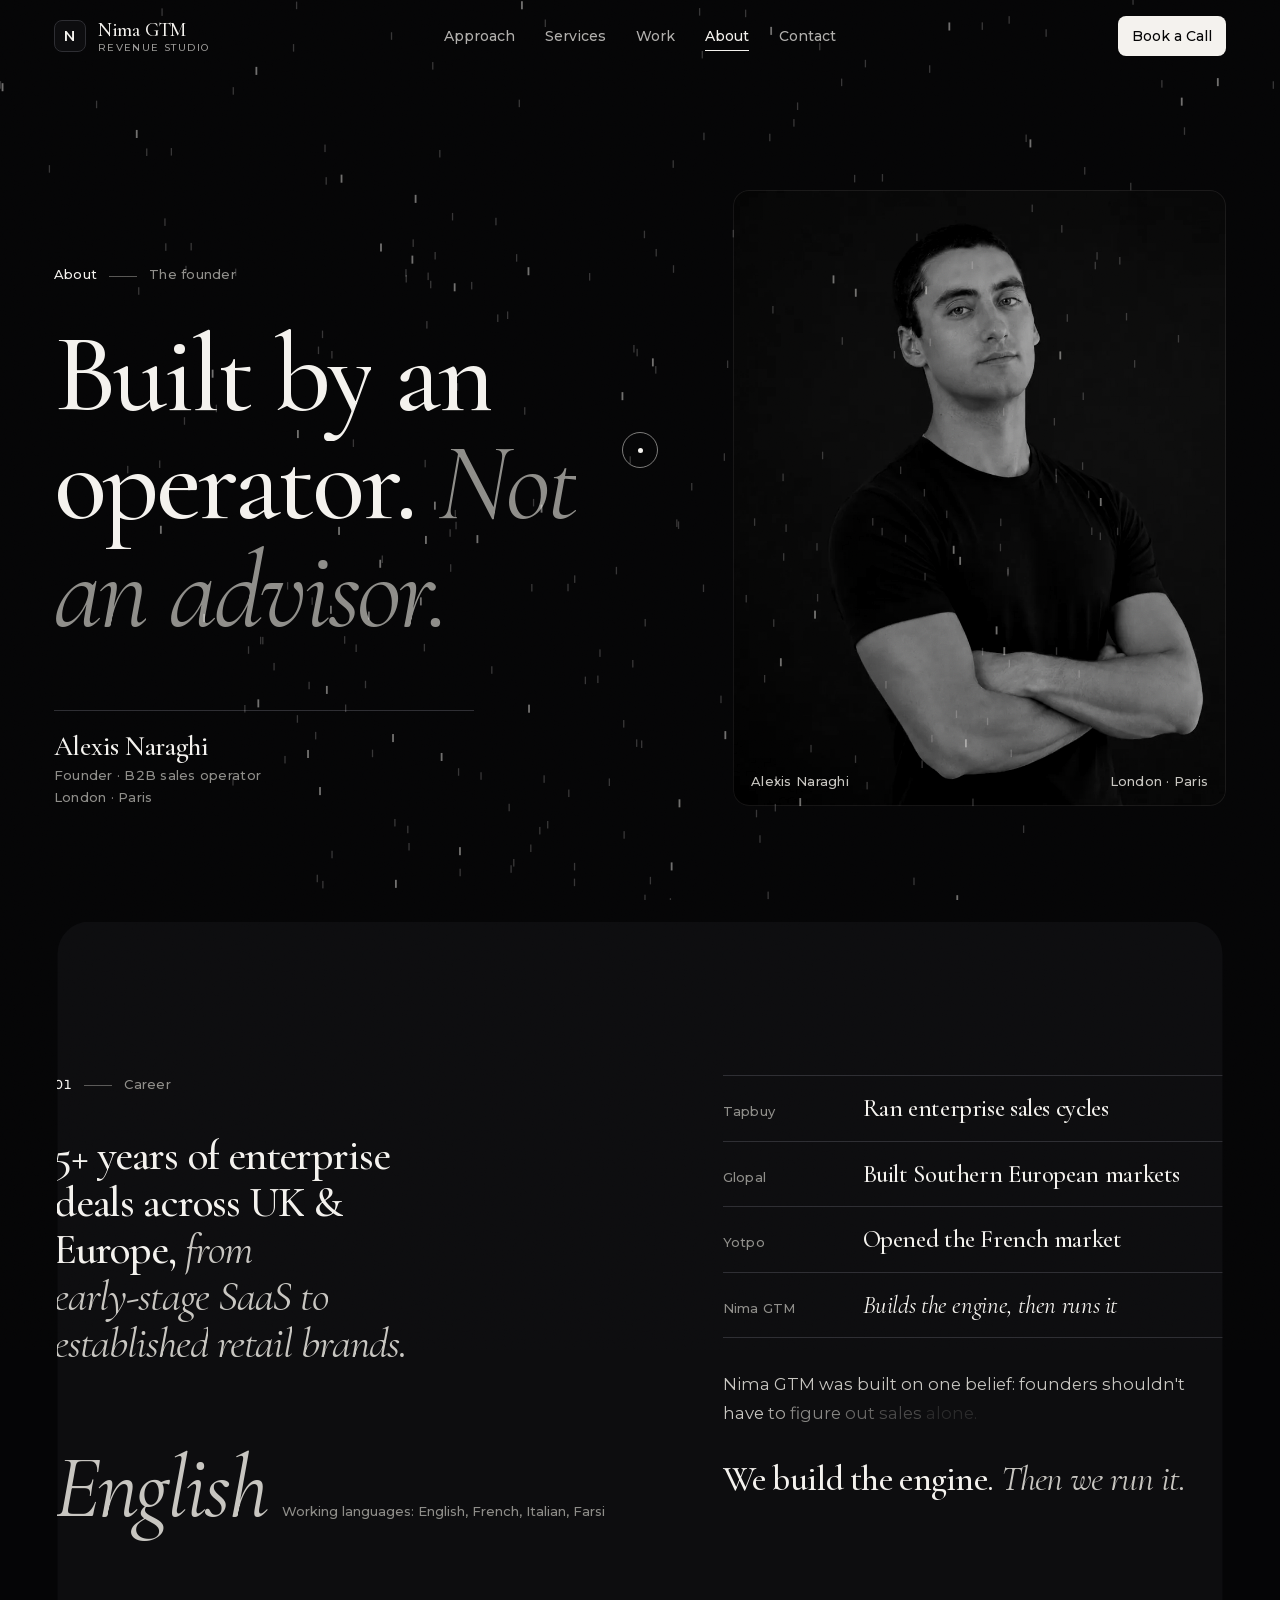
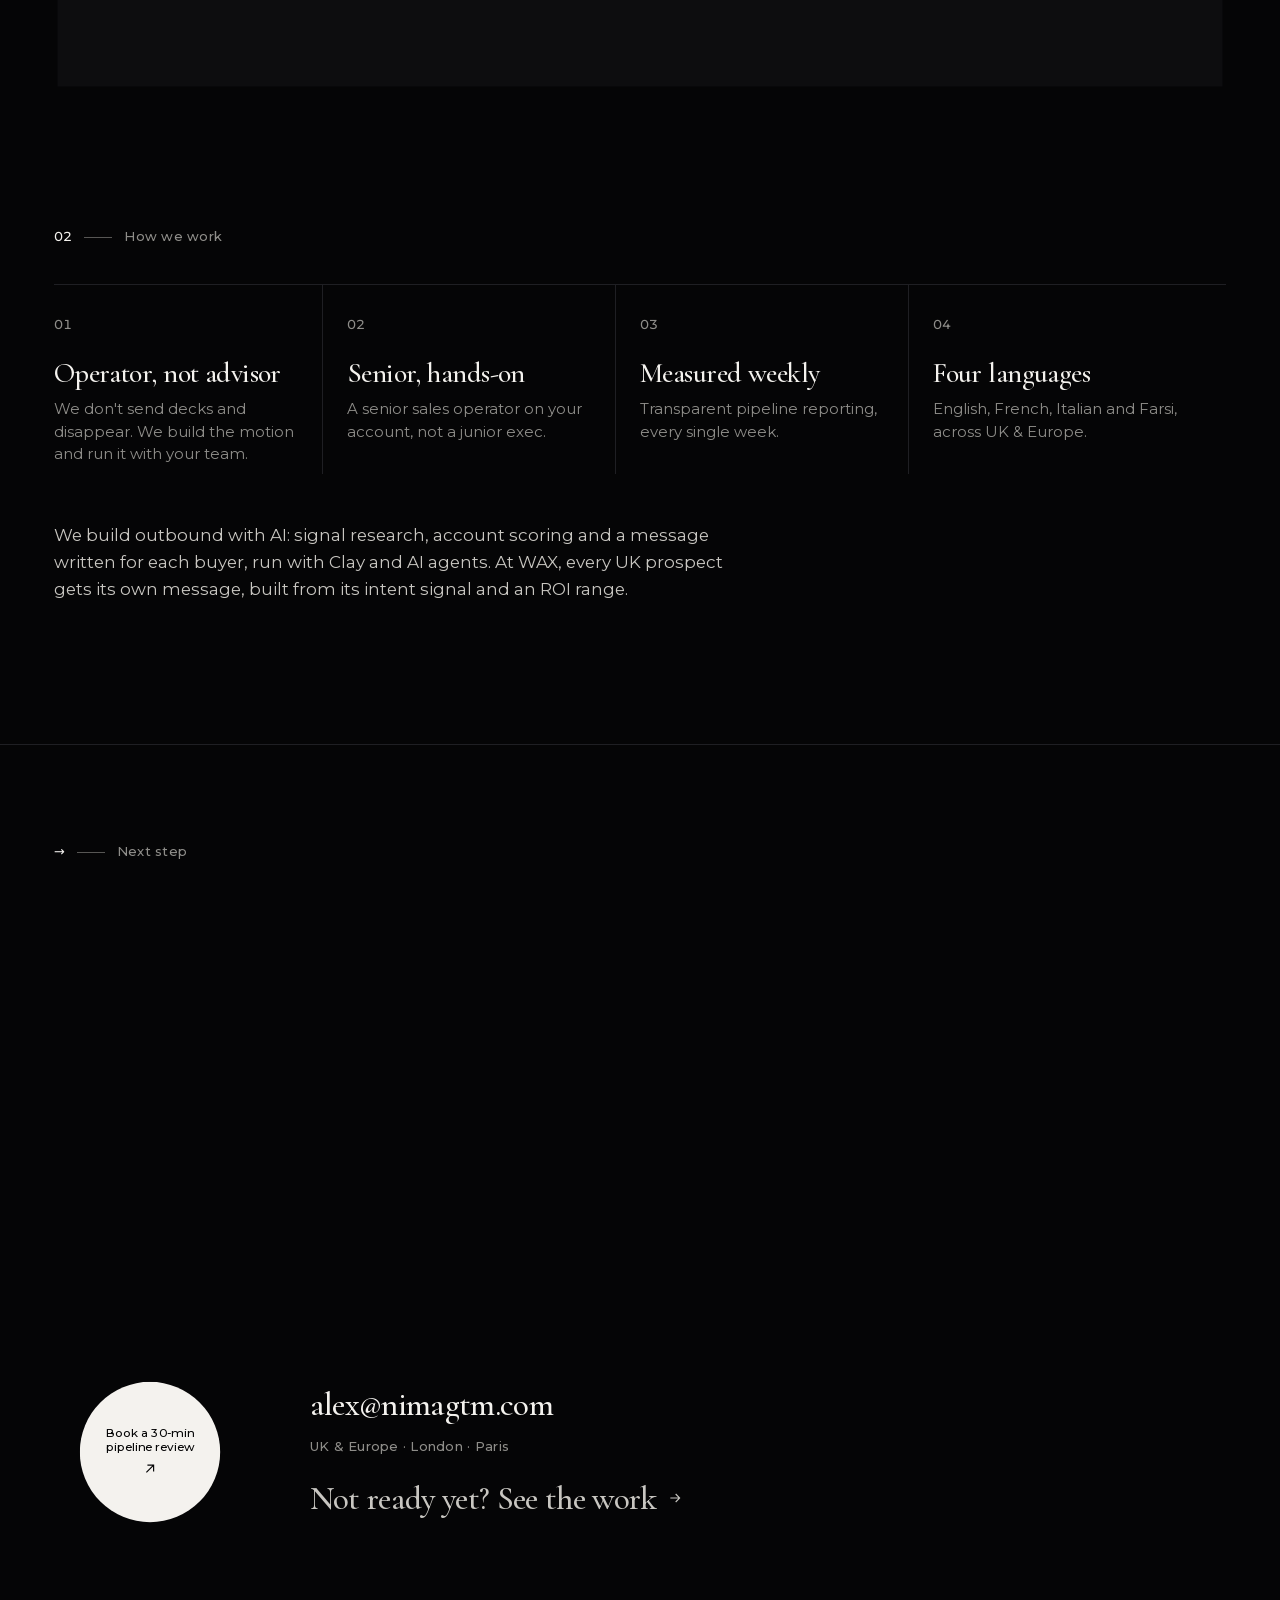
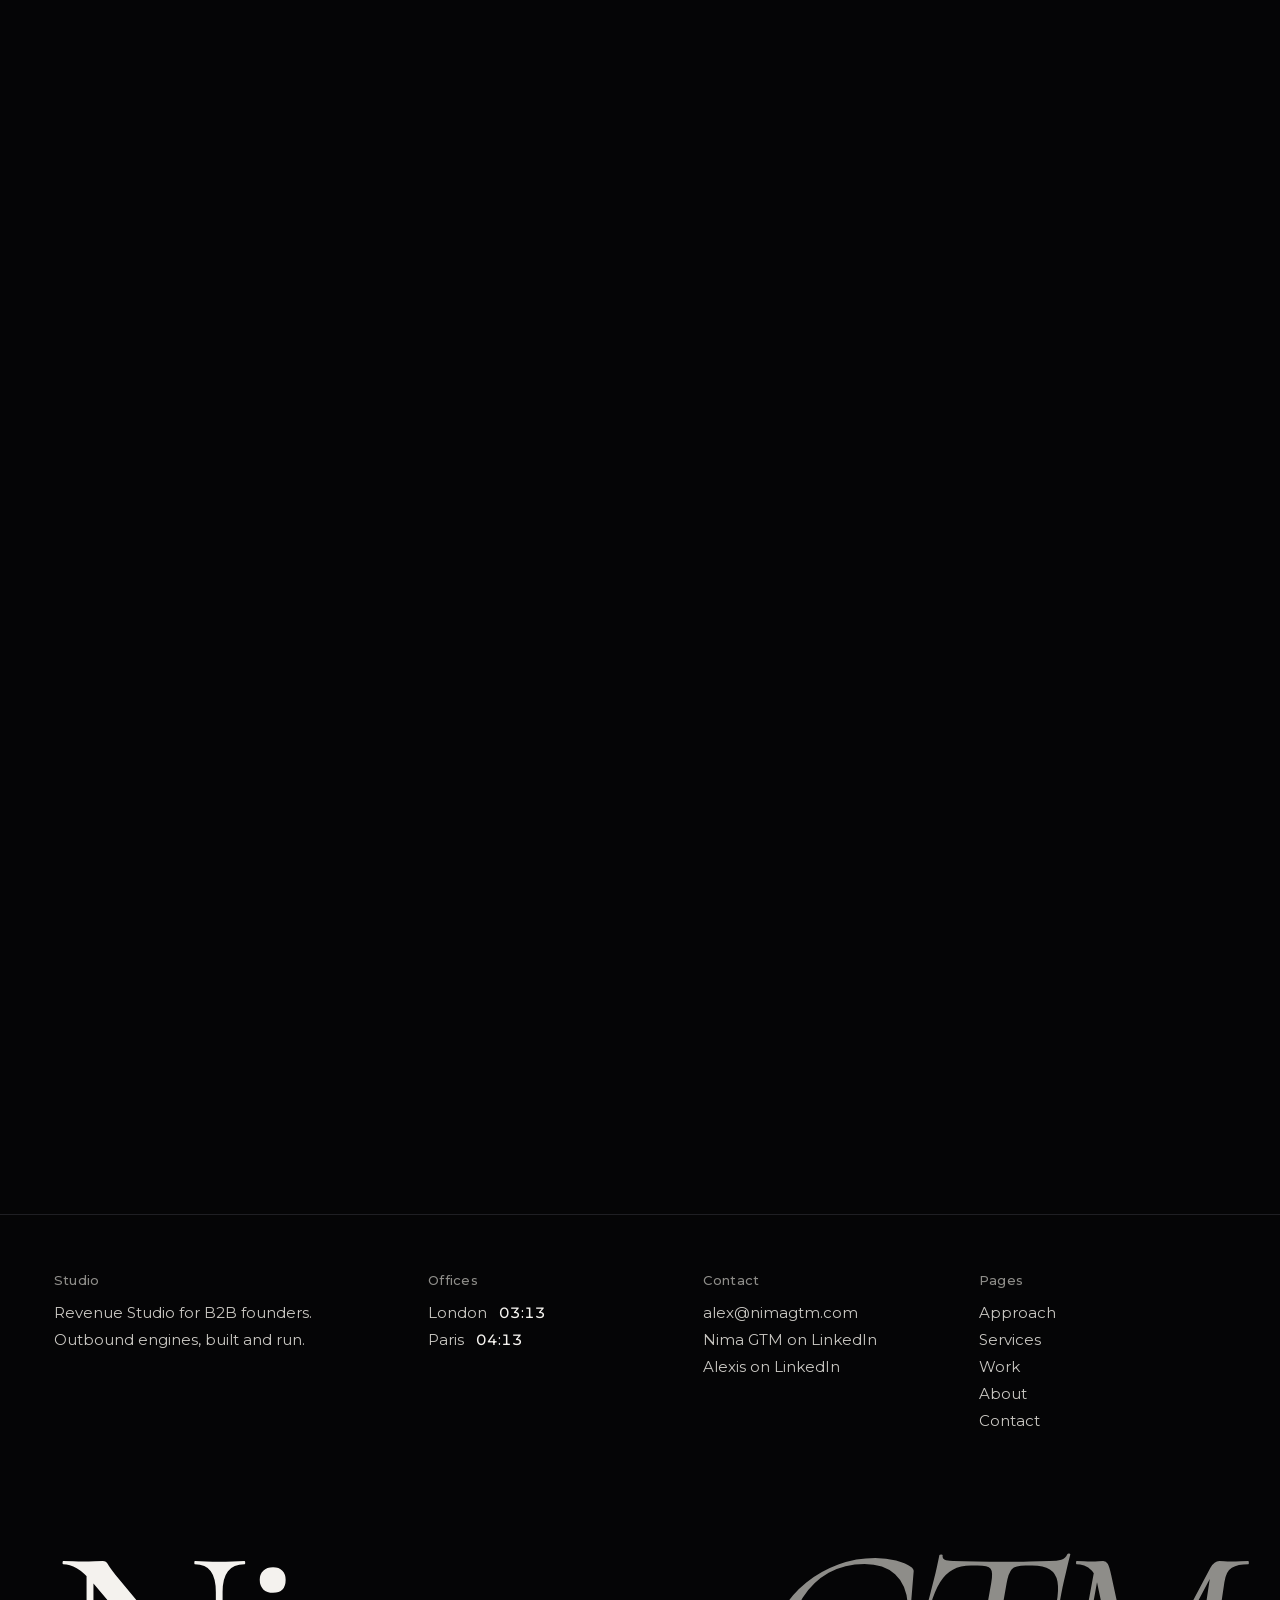
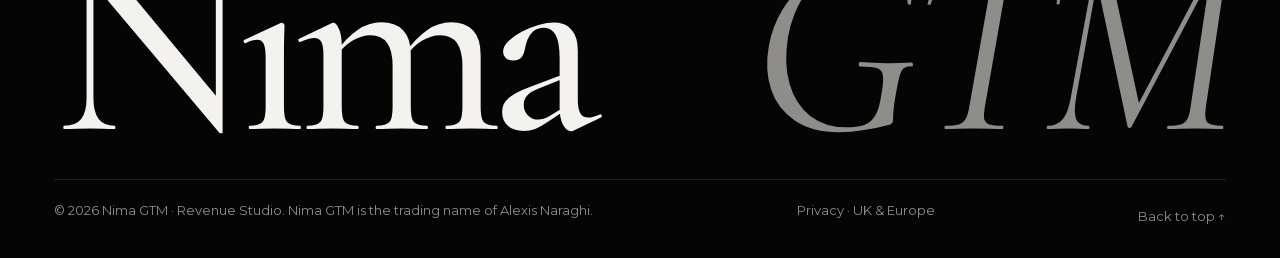
==== commit ba6b21c4: "Always say "UK & Europe", never "UK & France" Geography wording on the site now reads UK & Europe in" ====
--- a/about.html
+++ b/about.html
@@ -4,7 +4,7 @@
 <meta charset="UTF-8">
 <meta name="viewport" content="width=device-width, initial-scale=1, viewport-fit=cover">
 <meta name="theme-color" content="#050506">
-<meta name="description" content="Alexis Naraghi, founder of Nima GTM. A B2B sales operator with 5+ years closing enterprise deals across the UK, France and Southern Europe.">
+<meta name="description" content="Alexis Naraghi, founder of Nima GTM. A B2B sales operator with 5+ years closing enterprise deals across UK &amp; Europe.">
 <title>About · Nima GTM · Revenue Studio</title>
 <link rel="icon" href="assets/favicon.svg" type="image/svg+xml">
 <script>(function(r){var c='js';try{if(matchMedia('(prefers-reduced-motion:reduce)').matches)c+=' rm';else{var n=performance.getEntriesByType('navigation')[0],t=n?n.type:'navigate',s=false;try{s=!!document.referrer&&new URL(document.referrer).host===location.host}catch(x){}if(s&&t==='navigate')c+=' wipe-in';else if(!s&&t==='navigate')c+=' pl-on'}}catch(e){}r.className=c;setTimeout(function(){if(!window.__n)r.className=''},5000)})(document.documentElement)</script>
@@ -64,7 +64,7 @@
   <div class="wrap ab-g">
     <div class="ab-l">
       <div class="lab label"><span>01</span><span>Career</span></div>
-      <p class="ab-big sp">5+ years of enterprise deals across the UK, France and Southern Europe, <em>from early-stage SaaS to established retail brands.</em></p>
+      <p class="ab-big sp">5+ years of enterprise deals across UK &amp; Europe, <em>from early-stage SaaS to established retail brands.</em></p>
       <div class="ab-hi" aria-hidden="true"><span id="hello">English</span><small>Working languages: English, French, Italian, Farsi</small></div>
     </div>
     <div>
@@ -87,7 +87,7 @@
       <div class="rv"><span class="label">01</span><h3>Operator, not advisor</h3><p>We don't send decks and disappear. We build the motion and run it with your team.</p></div>
       <div class="rv"><span class="label">02</span><h3>Senior, hands-on</h3><p>A senior sales operator on your account, not a junior exec.</p></div>
       <div class="rv"><span class="label">03</span><h3>Measured weekly</h3><p>Transparent pipeline reporting, every single week.</p></div>
-      <div class="rv"><span class="label">04</span><h3>Four languages</h3><p>English, French, Italian and Farsi, across the UK, France and Southern Europe.</p></div>
+      <div class="rv"><span class="label">04</span><h3>Four languages</h3><p>English, French, Italian and Farsi, across UK &amp; Europe.</p></div>
     </div>
     <p class="lead rv ai-line">We build outbound with AI: signal research, account scoring and a message written for each buyer, run with Clay and AI agents. At WAX, every UK prospect gets its own message, built from its intent signal and an ROI range.</p>
   </div>
